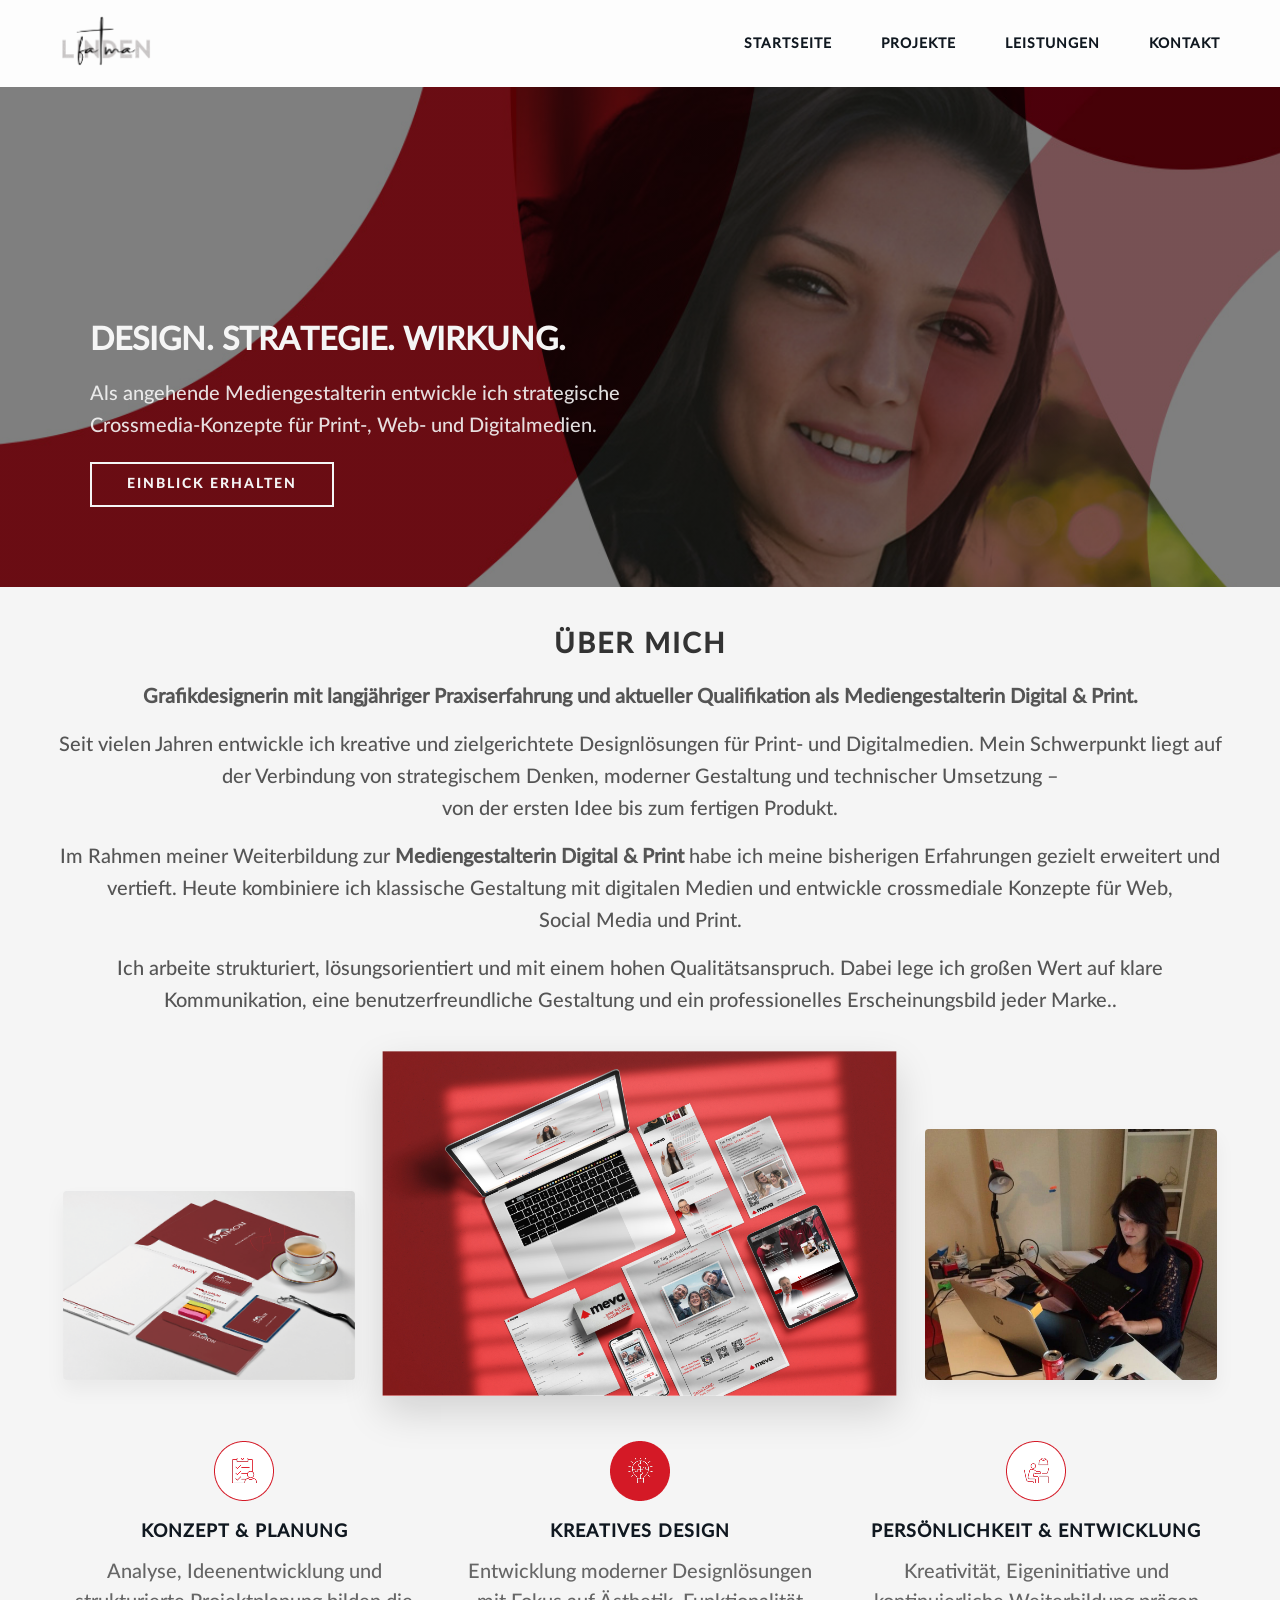
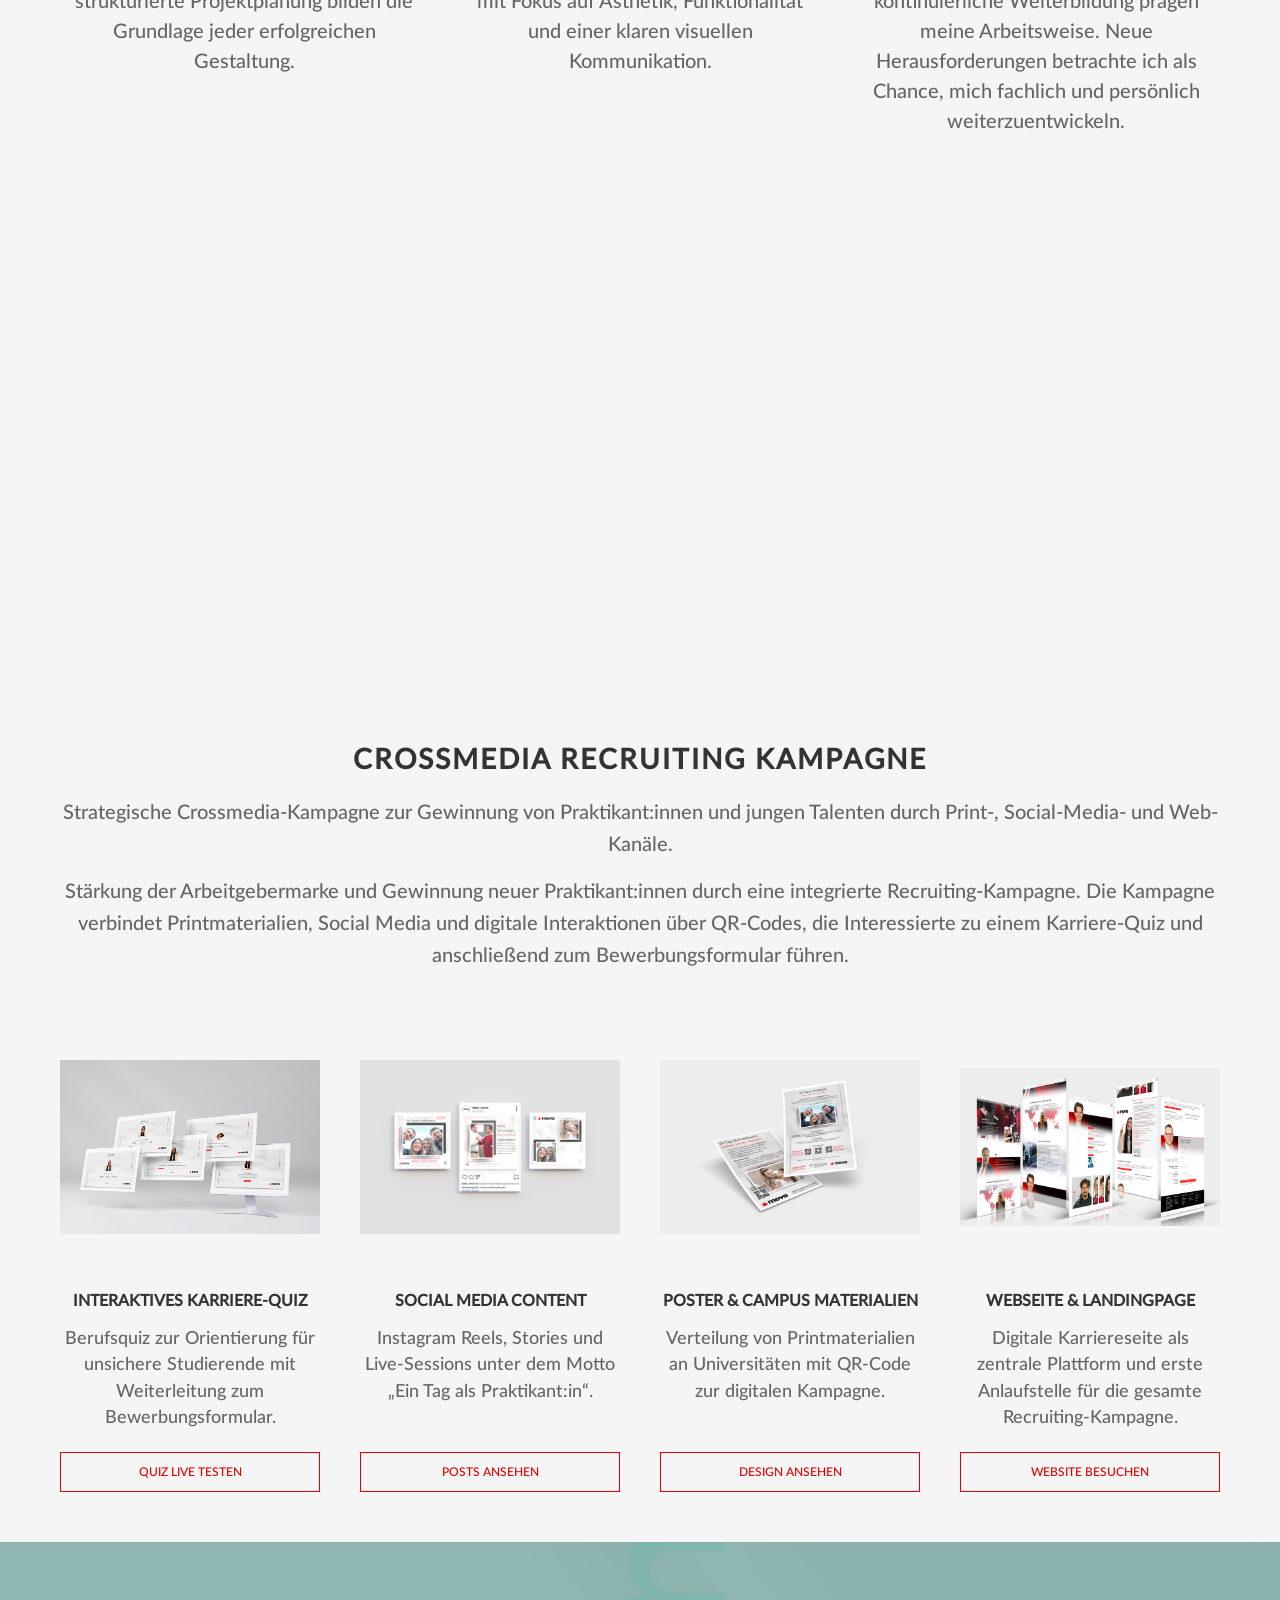
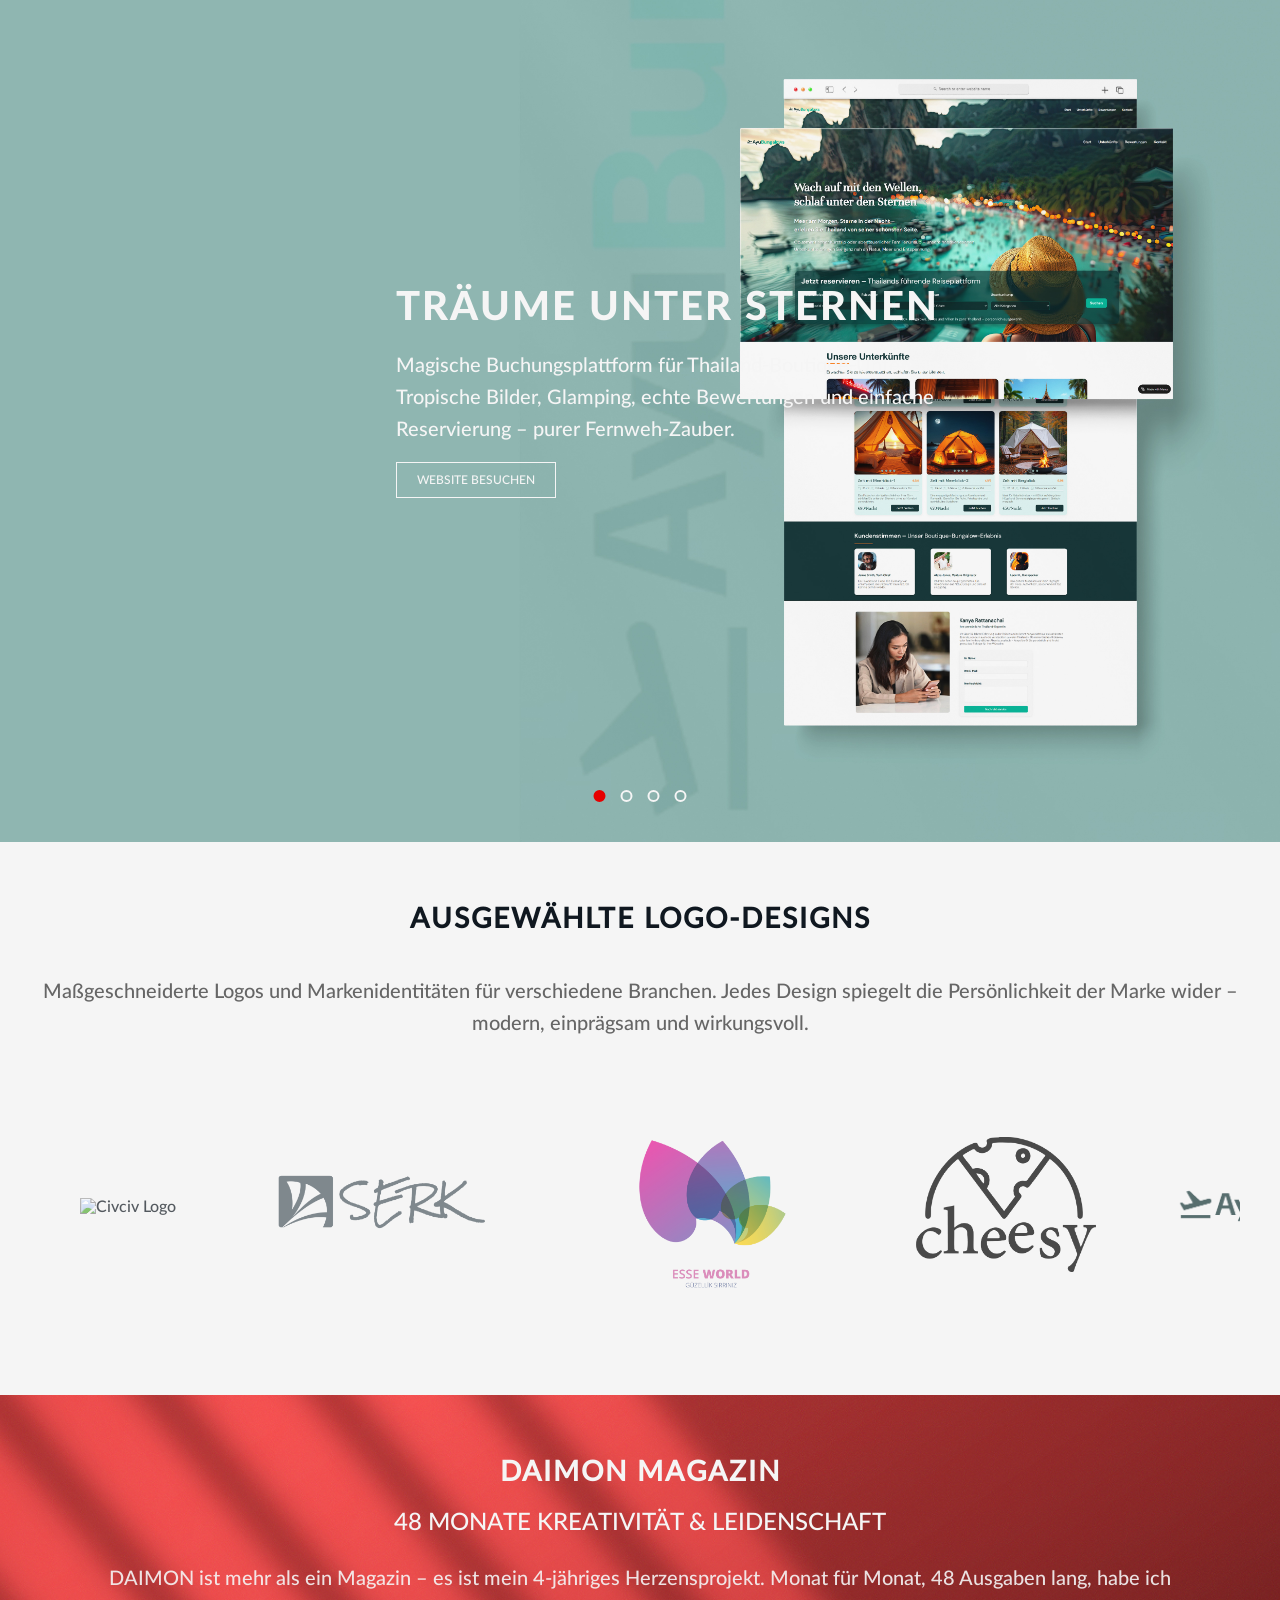
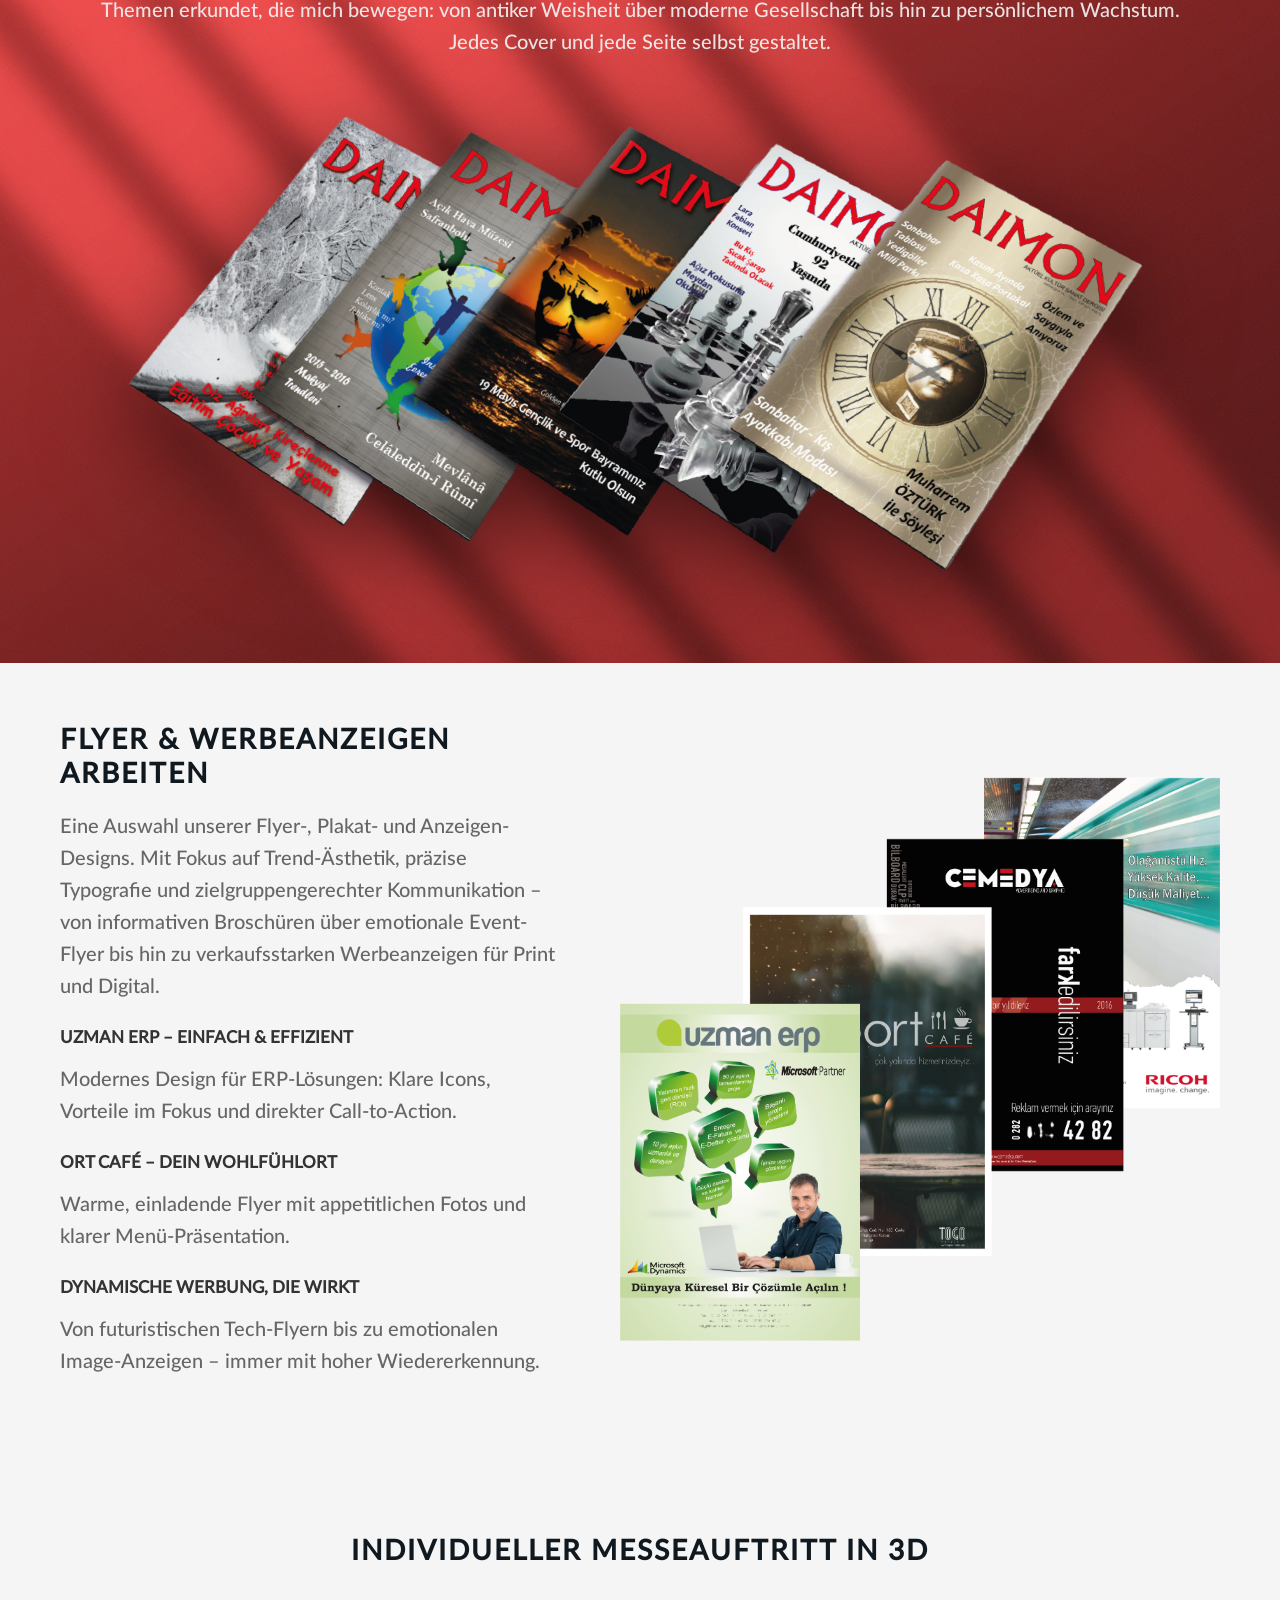
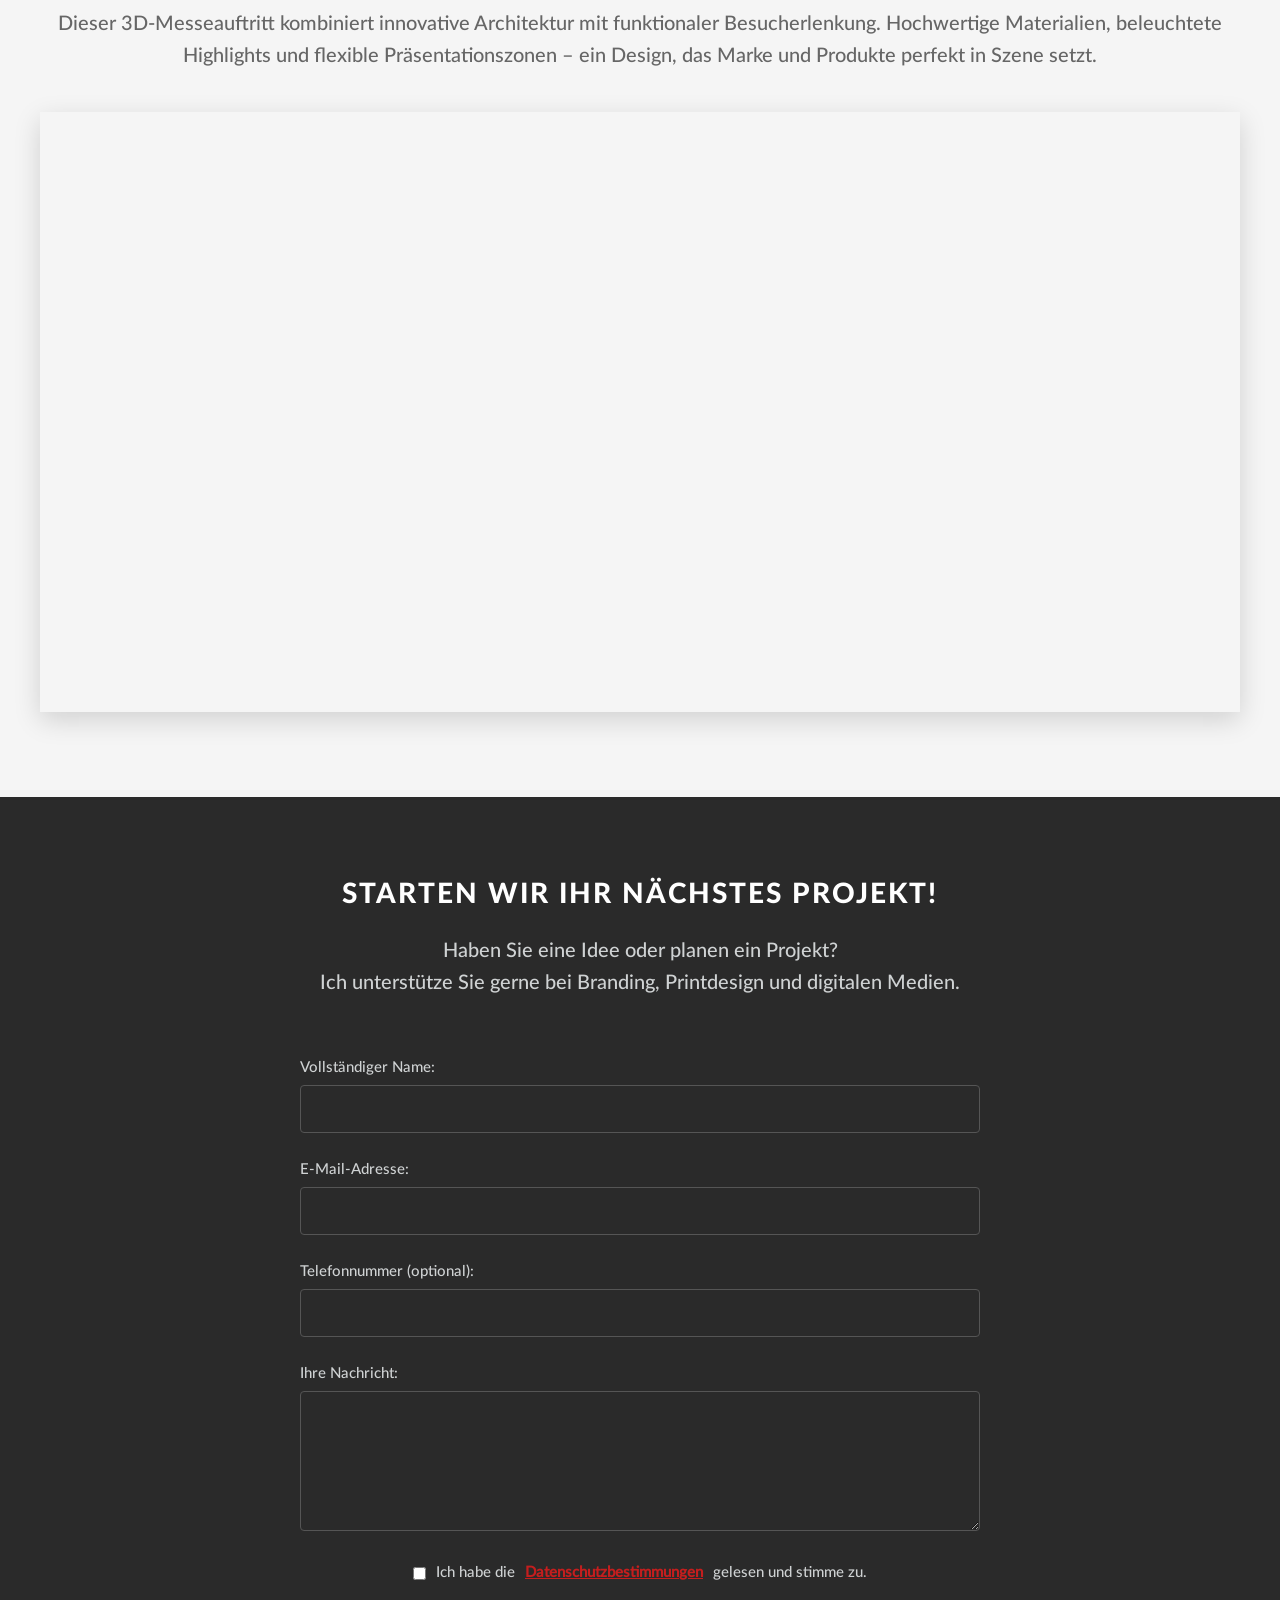
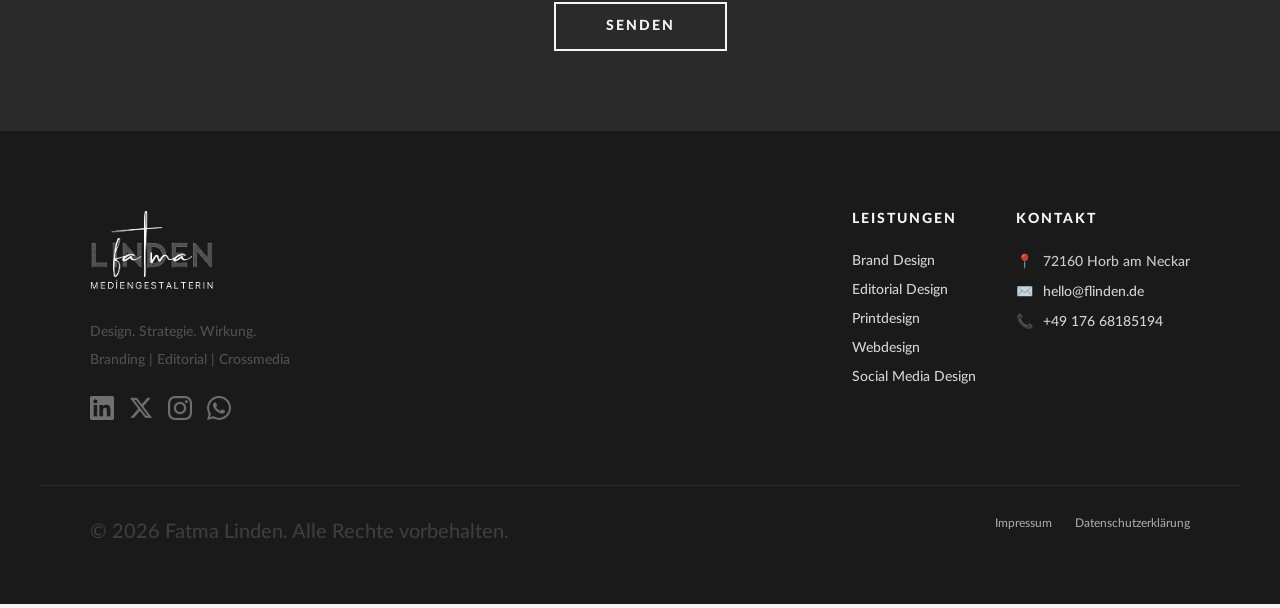
==== index.html @ b464f68d "Update print statement from 'Hello' to 'Goodbye'" ====
<!DOCTYPE html>
<html lang="de">
    <head>
        <meta charset="UTF-8">
        <title>Fatma Linden | Grafikdesignerin &amp; Mediengestalterin</title>
        <link rel="icon" href="icons/favicon-linden.png">
        <link rel="stylesheet" href="style.css">
        <meta name="viewport" content="width=device-width, initial-scale=1.0">
        <!-- Microsoft Clarity -->
        <script type="text/javascript">
        (function(c,l,a,r,i,t,y){
            c[a]=c[a]||function(){(c[a].q=c[a].q||[]).push(arguments)};
            t=l.createElement(r);t.async=1;t.src="https://www.clarity.ms/tag/"+i;
            y=l.getElementsByTagName(r)[0];y.parentNode.insertBefore(t,y);
        })(window, document, "clarity", "script", "wax6p4as8m");
    </script>
<!-- google analitik -->
        <script async src="https://www.googletagmanager.com/gtag/js?id=G-PLT62SYX2X"></script>
<script>
  window.dataLayer = window.dataLayer || [];
  function gtag(){dataLayer.push(arguments);}
  gtag('js', new Date());

  gtag('config', 'G-PLT62SYX2X');
</script>
        
    </head>
    <body>
        <header class="header">
            <div class="container-nav">
               
                <div class="logo">
                    <img src="images/logo-linden.png" alt="Logo">
                </div>
                <input type="checkbox" id="nav-check">
                <label for="nav-check" class="nav-toggler">
                <span></span>
                </label>
                <nav class="nav" id="nav">
                    <ul>
                        <li><a href="#startseite">STARTSEITE</a></li>
                        
                        <li><a href="#projekte">PROJEKTE</a></li>
                        <li><a href="#leistungen">LEISTUNGEN</a></li>
                        <li><a href="#kontakt">KONTAKT</a></li>
                    </ul>
                </nav>
            </div>
        </header>
        <main>
        <section class="hero" id="startseite">
            <div class="hero-content">
            <h1>DESIGN. STRATEGIE. WIRKUNG.</h1>
            <p>Als angehende Mediengestalterin entwickle ich strategische Crossmedia-Konzepte für Print-, Web- und Digitalmedien.</p>
            <a href="#logo" class="hero-btn">EINBLICK ERHALTEN</a>
            </div>
        <!-- Arka plandaki resim ve kırmızı kavisli tasarım CSS ile verilecek -->
    </section>
        <section  class="container section2" id="sec2" >
           <div class="intro-text">
              <h2>Über Mich</h2>
              
               <p><b>Grafikdesignerin mit langjähriger Praxiserfahrung und aktueller Qualifikation als Mediengestalterin Digital & Print.</b> </p>
               <p>Seit vielen Jahren entwickle ich kreative und zielgerichtete Designlösungen für Print- und Digitalmedien. Mein Schwerpunkt 
               liegt auf der Verbindung von strategischem Denken, moderner Gestaltung und technischer Umsetzung – <br>von der ersten Idee bis zum fertigen Produkt.</p>
               <p>Im Rahmen meiner Weiterbildung zur <b>Mediengestalterin Digital & Print</b> habe ich meine bisherigen Erfahrungen gezielt erweitert und vertieft. 
                Heute kombiniere ich klassische Gestaltung mit digitalen Medien und entwickle crossmediale Konzepte für Web,<br> Social Media und Print.</p>
               <p>Ich arbeite strukturiert, lösungsorientiert und mit einem hohen Qualitätsanspruch. Dabei lege ich großen Wert auf klare Kommunikation, 
                   eine benutzerfreundliche Gestaltung und ein professionelles Erscheinungsbild jeder Marke..</p>
           </div>
           <div class="intro-img">
               <img src="images/daimondset.png" alt="Daimon">
               <img src="images/Meva-kampagne-mockup.jpg" alt="Meva">
               <img src="images/B%C3%BCro.jpg" alt="Profil Bild">
           </div>
           <div class="intro-grid">
               <div class="intro-item">
                   <img src="icons/icon1.png" alt="Icon 1">
                   <h3>KONZEPT &amp; PLANUNG</h3>
                   <p>Analyse, Ideenentwicklung und strukturierte Projektplanung bilden die Grundlage jeder erfolgreichen Gestaltung.</p>
               </div>
               <div class="intro-item">
                   <img src="icons/icon2.png" alt="Icon 2">
                   <h3>KREATIVES DESIGN</h3>
                   <p>Entwicklung moderner Designlösungen mit Fokus auf Ästhetik, Funktionalität und einer klaren visuellen Kommunikation.</p>
               </div>
               <div class="intro-item">
                   <img src="icons/icon3.png" alt="Icon 3">
                   <h3>PERSÖNLICHKEIT &amp; ENTWICKLUNG</h3>
                   <p>Kreativität, Eigeninitiative und kontinuierliche Weiterbildung prägen meine Arbeitsweise. 
                       Neue Herausforderungen betrachte ich als Chance, mich fachlich und persönlich weiterzuentwickeln.</p>
               </div>
           </div>
        </section>
        <section class="section3-container" id="projekte">
            <div class="section3">
                <h1>CROSSMEDIA DESIGN MIT STRATEGIE UND WIRKUNG</h1>
                <a href="#kontakt" class="hero-btn">PROJEKT STARTEN</a>
            </div>
        </section>
            <!--
        <section class="container section4" id="sec4">
            <div class="cross-text">
                <h2>CROSSMEDIA RECRUITING KAMPAGNE</h2>
                
                <p>Strategische Crossmedia-Kampagne zur Gewinnung von Praktikant:innen und jungen Talenten durch Print-,<br> Social-Media- und Web-Kanäle.</p>
                <p>Stärkung der Arbeitgebermarke und Gewinnung neuer Praktikant:innen durch eine integrierte Recruiting-Kampagne. Die Kampagne verbindet Printmaterialien, Social Media und digitale Interaktionen über QR-Codes, die Interessierte zu einem Karriere-Quiz und anschließend zum Bewerbungsformular führen.</p>
            </div>
            <div class="cross-container">
                <div class="cross-item">
                    <img src="images/meva-quiz.jpg" alt="">
                    <h4>INTERAKTIVES KARRIERE-QUIZ</h4>
                    <p>Berufsquiz zur Orientierung für unsichere Studierende mit Weiterleitung zum Bewerbungsformular.</p>
                    <a href="https://mevaberufsquiz.ct.ws/?i=1" class="cross-btn">QUIZ LIVE TESTEN</a>
                </div>
                <div class="cross-item">
                    <img src="images/meva-sosiale-media.jpg" alt="">
                    <h4>SOCIAL MEDIA CONTENT</h4>
                    <p>Instagram Reels, Stories und Live-Sessions unter dem Motto „Ein Tag als Praktikant:in“.</p>
                    <a href="images/meva-sosiale-media.jpg" class="cross-btn">POSTS ANSEHEN</a>
                </div>
                <div class="cross-item">
                    <img src="images/flayer-meva.jpg" alt="">
                    <h4>POSTER &amp; CAMPUS MATERIALIEN</h4>
                    <p>Verteilung von Printmaterialien an Universitäten mit QR-Code zur digitalen Kampagne.</p>
                    <a href="images/flayer-meva.jpg" class="cross-btn">DESIGN ANSEHEN</a>
                </div>
                <div class="cross-item">
                    <img src="images/meva-web-mockup.jpg" alt="">
                    <h4>WEBSEITE &amp; LANDINGPAGE</h4>
                    <p>Digitale Karriereseite als zentrale Plattform und erste Anlaufstelle für die gesamte Recruiting-Kampagne.</p>
                    <a href="https://www.figma.com/proto/xWHJwk8iYEd4xaFm70h8of/UI-Kit?node-id=4051-300&t=ZDDK7Ko39lvkPDb8-0&scaling=min-zoom&content-scaling=fixed&page-id=4009%3A2&starting-point-node-id=4022%3A66" class="cross-btn">WEBSITE BESUCHEN</a>
                </div>
                
            </div>
        </section>       --->
            <section class="container section4" id="sec4">
    <div class="cross-text">
        <h2>CROSSMEDIA RECRUITING KAMPAGNE</h2>

        <p>
            Strategische Crossmedia-Kampagne zur Gewinnung von Praktikant:innen
            und jungen Talenten durch Print-, Social-Media- und Web-Kanäle.
        </p>

        <p>
            Stärkung der Arbeitgebermarke und Gewinnung neuer Praktikant:innen
            durch eine integrierte Recruiting-Kampagne. Die Kampagne verbindet
            Printmaterialien, Social Media und digitale Interaktionen über
            QR-Codes, die Interessierte zu einem Karriere-Quiz und anschließend
            zum Bewerbungsformular führen.
        </p>
    </div>

    <div class="cross-container">

        <div class="cross-item">
            <img src="images/meva-quiz.jpg" alt="Karriere Quiz">

            <h4>INTERAKTIVES KARRIERE-QUIZ</h4>

            <p>
                Berufsquiz zur Orientierung für unsichere Studierende mit
                Weiterleitung zum Bewerbungsformular.
            </p>

            <a href="https://lindenfatma.github.io/meva-berufsquiz/"
               target="_blank"
               class="cross-btn">
                QUIZ LIVE TESTEN
            </a>
        </div>

        <div class="cross-item">
            <img src="images/meva-sosiale-media.jpg" alt="Social Media">

            <h4>SOCIAL MEDIA CONTENT</h4>

            <p>
                Instagram Reels, Stories und Live-Sessions unter dem Motto
                „Ein Tag als Praktikant:in“.
            </p>

            <a href="#"
               class="cross-btn preview"
               data-img="images/meva-sosiale-media.jpg">
                POSTS ANSEHEN
            </a>
        </div>

        <div class="cross-item">
            <img src="images/flayer-meva.jpg" alt="Flyer">

            <h4>POSTER &amp; CAMPUS MATERIALIEN</h4>

            <p>
                Verteilung von Printmaterialien an Universitäten mit QR-Code
                zur digitalen Kampagne.
            </p>

            <a href="#"
               class="cross-btn preview"
               data-img="images/flayer-meva.jpg">
                DESIGN ANSEHEN
            </a>
        </div>

        <div class="cross-item">
            <img src="images/meva-web-mockup.jpg" alt="Website">

            <h4>WEBSEITE &amp; LANDINGPAGE</h4>

            <p>
                Digitale Karriereseite als zentrale Plattform und erste
                Anlaufstelle für die gesamte Recruiting-Kampagne.
            </p>

            <a href="https://www.figma.com/proto/xWHJwk8iYEd4xaFm70h8of/UI-Kit?node-id=4051-300&t=ZDDK7Ko39lvkPDb8-0&scaling=min-zoom&content-scaling=fixed&page-id=4009%3A2&starting-point-node-id=4022%3A66"
               target="_blank"
               class="cross-btn">
                WEBSITE BESUCHEN
            </a>
        </div>

    </div>
</section>

<!-- Lightbox -->
<div id="lightbox" class="lightbox">
    <span class="close">&times;</span>
    <img id="lightbox-img" src="" alt="">
</div>
            
       <section class="section5-slider" id="leistungen">

    <!-- SLIDE 1 -->
        <div class="main-slide active" style="background-image: url('images/web1.jpg');">
            <div class="slide-overlay">
                <div class="container">
                    <div class="slide-text-content">
                <h1>Träume unter Sternen</h1>
                <p>Magische Buchungsplattform für Thailand-Boutique-Unterkünfte: Tropische Bilder, Glamping, echte Bewertungen und einfache Reservierung – purer Fernweh-Zauber.</p>
                <a href="https://kgpykier.manus.space/" class="web-btn">WEBSITE BESUCHEN</a>
            </div>
            </div>
        </div>
    </div>

    <!-- SLIDE 2 -->
    <div class="main-slide" style="background-image: url('images/web (2).jpg');">
        <div class="slide-overlay">
            <div class="container">
                <div class="slide-text-content">
                <h1>Nachhaltigkeit, die zählt</h1>
                <p>Für PR &amp; PF Königstamm: Klare Website mit Blauer Tonne, Recycling-Prozess und schematischer Darstellung – vertrauensvoll, transparent und umweltbewusst.</p>
                <a href="https://www.figma.com/proto/XgYFekP87PffzZh91k7rJZ/Linden-Fatma-Pr%C3%BCfungssimulation-Praxis-Digital?node-id=22-13" class="web-btn">WEBSITE BESUCHEN</a>
            </div>
            </div>
        </div>
    </div>

    <!-- SLIDE 3 -->
    <div class="main-slide" style="background-image: url('images/web (3).jpg');">
        <div class="slide-overlay">
            <div class="container">
                <div class="slide-text-content">
                <h1>Westeros wird lebendig</h1>
                <p>Immersive Fan-Plattform: Epische Charaktere, Schlachten, Karten und Legenden in dunkler, atmosphärischer Optik – <br>für echte GoT-Fans gemacht.</p>
                <a href="https://www.figma.com/proto/6J6a6y8Qro3HNjLz2PkG2l/LEK_fatma_Linden?node-id=212-726&starting-point-node-id=212%3A726" class="web-btn">WEBSITE BESUCHEN</a>
            </div>
            </div>
        </div>
    </div>

    <!-- SLIDE 4 -->
    <div class="main-slide" style="background-image: url('images/web (4).jpg');">
        <div class="slide-overlay">
            <div class="container">
                <div class="slide-text-content">
                <h1>Käse, der die Sinne weckt</h1>
                <p>Sinnlicher Online-Shop für handgemachte Spezialitäten: Bergkräuter bis Feta, appetitliche Bilder, mehrsprachig und Instagram-verbunden – pure Käseliebe.</p>
                <a href="https://www.figma.com/proto/Ih1u6VpIXV5yZCqCPJezCW/Deskop1440?node-id=5312-46&t=9O6f9y59i1MitmS0-0&scaling=min-zoom&content-scaling=fixed&page-id=0%3A1" class="web-btn">WEBSITE BESUCHEN</a>
            </div>
            </div>
        </div>
    </div>

    <!-- DOTS -->
    <div class="slider-nav-dots">
        <span class="s-dot active"></span>
        <span class="s-dot"></span>
        <span class="s-dot"></span>
        <span class="s-dot"></span>
    </div>

</section>       
       <section class="section6-logos container" id="logo">

            <div class="">

        <div class="section-header">
            <h2>Ausgewählte Logo-Designs</h2>
            
            <p>Maßgeschneiderte Logos und Markenidentitäten für verschiedene Branchen. Jedes Design spiegelt die Persönlichkeit der Marke wider – modern, einprägsam und wirkungsvoll.</p>
        </div>
        </div>
        <div class="logo-slider">
        <div class="logo-track">

    <!-- 8 logo -->
        <!-- 8 logo -->
<div class="logo-item"><img src="images/civciv.png" alt="Civciv Logo"></div>

<div class="logo-item"><img src="images/Serk.png" alt="Serk Logo"></div>
<div class="logo-item"><img src="images/esse.png" alt="Esse Logo"></div>
<div class="logo-item"><img src="images/cheesy.png" alt="Cheesy Logo"></div>
<div class="logo-item"><img src="images/AyuLogo1.png" alt="Ayu Logo"></div>
<div class="logo-item"><img src="images/Lern.png" alt="Lern Logo"></div>
<div class="logo-item"><img src="images/Uzma.erp.png" alt="Uzma ERP Logo"></div>

<!-- tekrar -->
<div class="logo-item"><img src="images/civciv.png" alt="Civciv Logo"></div>

<div class="logo-item"><img src="images/Serk.png" alt="Serk Logo"></div>
<div class="logo-item"><img src="images/esse.png" alt="Esse Logo"></div>
<div class="logo-item"><img src="images/cheesy.png" alt="Cheesy Logo"></div>
<div class="logo-item"><img src="images/AyuLogo1.png" alt="Ayu Logo"></div>
<div class="logo-item"><img src="images/Lern.png" alt="Lern Logo"></div>
<div class="logo-item"><img src="images/Uzma.erp.png" alt="Uzma ERP Logo"></div>
        </div>
        </div>

        </section>
       <section class="section7-daimon" id="sec7">
       <div class="container">
        <!-- Metin İçeriği -->
        <div class="daimon-content">
            <h2>DAIMON Magazin</h2> 
            <h3>48 Monate Kreativität &amp; Leidenschaft</h3>
            
            <p>DAIMON ist mehr als ein Magazin – es ist mein 4-jähriges Herzensprojekt. Monat für Monat, 48 Ausgaben lang, habe ich Themen erkundet, die mich bewegen: von antiker Weisheit über moderne Gesellschaft bis hin zu persönlichem Wachstum. Jedes Cover und jede Seite selbst gestaltet.</p>
        </div>

        <!-- Dergi PNG Kapsayıcısı -->
        <div class="daimon-image-box">
            <img src="images/daimondDergi.png" alt="Daimon Magazin Collection" class="daimon-png">
        </div>
    </div>
</section>
       <section class="section8 container" id="brand">
         <div>
             <div class="flyer-text">
                 <h2>Flyer &amp; Werbeanzeigen Arbeiten</h2>
                 <p>Eine Auswahl unserer Flyer-, Plakat- und Anzeigen-Designs. Mit Fokus auf Trend-Ästhetik, präzise Typografie und zielgruppengerechter Kommunikation – von informativen Broschüren über emotionale Event-Flyer bis hin zu verkaufsstarken Werbeanzeigen für Print und Digital.</p>
                 <h3>Uzman ERP – Einfach &amp; Effizient</h3>
                 <p>Modernes Design für ERP-Lösungen: Klare Icons, Vorteile im Fokus und direkter Call-to-Action.</p>
                 <h3>Ort Café – Dein Wohlfühlort</h3>
                 <p>Warme, einladende Flyer mit appetitlichen Fotos und klarer Menü-Präsentation.</p>
                 <h3>Dynamische Werbung, die wirkt</h3>
                 <p>Von futuristischen Tech-Flyern bis zu emotionalen Image-Anzeigen – immer mit hoher Wiedererkennung.</p>
             </div>
             <img src="images/dergiSet.png" alt="Flyer">
         </div>
          
      </section>
       <section class="section9 container">
        <div>
            <h2>Individueller Messeauftritt in 3D</h2>
            <p>
            Dieser 3D-Messeauftritt kombiniert innovative Architektur mit funktionaler Besucherlenkung. 
            Hochwertige Materialien, beleuchtete Highlights und flexible Präsentationszonen – 
            ein Design, das Marke und Produkte perfekt in Szene setzt.
            </p>
            <iframe 
            id="model-3d-view-iframe"
            src="https://app.sketchup.com/viewer/3dw?WarehouseModelId=a2d24ce1-d76d-4f47-94e2-f03808107101" 
            width="100%" 
            height="600" 
            title="3D-Messeauftritt Modell" 
            allowfullscreen
            style="border: 0;">
            </iframe>
        </div>
</section>      
      <section id="kontakt" class="section10">
    <div class="container">
        <div class="contact-form-wrapper">
            <h2>Starten wir Ihr nächstes Projekt!</h2>
            <p class="form-subtitle">
                Haben Sie eine Idee oder planen ein Projekt?<br>
                Ich unterstütze Sie gerne bei Branding, Printdesign und digitalen Medien.
            </p>

            
            <form id="contact-form" class="contact-form" action="https://formsubmit.co/hello@flinden.de" method="POST">

               
                <input type="hidden" name="_subject" value="Neue Projektanfrage - flinden.de">
               
                <input type="hidden" name="_captcha" value="false">
                <input type="hidden" name="_url" value="https://flinden.de">
                

                <div class="form-group">
                    <label for="name">Vollständiger Name:</label>
                    <input type="text" id="name" name="name" required>
                </div>

                <div class="form-group">
                    <label for="email">E-Mail-Adresse:</label>
                    <input type="email" id="email" name="email" required>
                </div>

                <div class="form-group">
                    <label for="phone">Telefonnummer (optional):</label>
                    <input type="tel" id="phone" name="phone">
                </div>

                <div class="form-group">
                    <label for="message">Ihre Nachricht:</label>
                    <textarea id="message" name="message" rows="6" required></textarea>
                </div>

                <div class="form-footer">
                    
                    
                    <label class="checkbox-label">
                    <input type="checkbox" name="datenschutz" required>
                        Ich habe die 
                        <a href="datenschutz.html" target="_blank" style="text-decoration: underline; font-weight: bold;">
                        Datenschutzbestimmungen
                        </a> 
                        gelesen und stimme zu.
                    </label>

                    <button type="submit" class="hero-btn">SENDEN</button>
                    
                </div>
            </form>

            
            <div id="success-message" class="success-message" style="display:none; text-align: center; margin-top: 20px;">
                <h3>Ihre Nachricht wurde erfolgreich gesendet!</h3>
                <p>Vielen Dank. Wir melden uns so schnell wie möglich bei Ihnen zurück.</p>
            </div>
        </div>
    </div>
</section>
       
        </main>
        <footer class="main-footer">
    <div class="footer-container">
        <!-- Sol Blok: Logo ve Sosyal Medya -->
        <div class="footer-brand">
            <div class="footer-logo">
                <img src="images/logo2.png" alt="Fatma Linden Logo">
            </div>
            <div class="footer-tagline">
                <p>Design. Strategie. Wirkung.</p>
                <p>Branding | Editorial | Crossmedia</p>
            </div>
            <div class="footer-socials">
                <a href="https://www.linkedin.com/in/fatma-linden-24768910b/"><img src="icons/linkedin.png" alt="LinkedIn"></a>
                <a href="https://x.com/fatmaLindenn"><img src="icons/x.png" alt="X"></a>
                <a href="https://www.instagram.com/fatma_linden"><img src="icons/ins.png" alt="Instagram"></a>
                <a href="https://wa.me/4917668185194" target="_blank">
                <img src="icons/whatsapp.png" alt="WhatsApp">
</a>
                
            </div>
        </div>

        
        <div class="footer-links">
            <h3>LEISTUNGEN</h3>
            <ul>
                <li><a href="#sec2">Brand Design</a></li>
                <li><a href="#sec7">Editorial Design</a></li>
                <li><a href="#brand">Printdesign</a></li>
                <li><a href="#leistungen">Webdesign</a></li>
                <li><a href="#sec4">Social Media Design</a></li>
            </ul>
        </div>

        <!-- Sağ Blok: İletişim -->
        <div class="footer-contact">
            <h3>KONTAKT</h3>
            <ul>
                <li><span>📍</span> 72160 Horb am Neckar</li>
                <li><span>✉️</span> <a href="mailto:hello@flinden.de">hello@flinden.de</a></li>
                <li><span>📞</span> <a href="tel:+4917668185194">+49 176 68185194</a></li>
            </ul>
        </div>
    </div>

   
    <div class="footer-bottom">
        <p>&copy; 2026 Fatma Linden. Alle Rechte vorbehalten.</p>
        <div class="legal-links">
            <a href="impressum.html">Impressum</a>
            <a href="datenschutz.html">Datenschutzerklärung</a>
        </div>
    </div>
</footer>
    <script src="script.js"></script>
    </body>
</html>
---- style.css ----
/* =====================
   1. FONTLAR
===================== */
@font-face{
    font-family: "Heavy";
    src: url("fonts/Lato-Heavy.woff2") format("woff2");
}
@font-face{
    font-family: "Medium";
    src: url("fonts/Lato-Medium.woff2") format("woff2");
}
@font-face{
    font-family: "Thin";
    src: url("fonts/Lato-Thin.woff2") format("woff2");
}

/* =====================
   2. RESET & BASE
===================== */
* {
    margin: 0;
    padding: 0;
    box-sizing: border-box;
}
body {
    font-family: "Medium", sans-serif;
    background: #f5f5f5;
    color: #101820;
}

/* =====================
   3. GLOBAL SPACING SYSTEM
===================== */
:root {
    --space-xs: 8px;
    --space-sm: 16px;
    --space-md: 24px;
    --space-lg: 40px;
    --space-xl: 60px;
}

/* =====================
   4. TYPOGRAPHY
===================== */
h1 {
    font-size: clamp(2rem, 5vw, 3.5rem);
    line-height: 1.1;
    margin-bottom: var(--space-md);
}
h2 {
    font-size: 28px;
    margin-bottom: var(--space-md);
}
h3 {
    font-size: 17px;
    margin-bottom: var(--space-sm);
}
p {
    font-size: 1.25rem;
    line-height: 1.6;
    margin-bottom: var(--space-sm);
    color: #555;
}
h1, h2, h3, h4 {
    text-transform: uppercase;
}
/* =====================
   5. CONTAINER & HEADER
===================== */
.container {
    max-width: 1200px;
    margin: 0 auto;
    padding: 0 var(--space-sm);
}

/* Header & Container */
.header {
    position: sticky;
    top: 0;
    z-index: 1000;
    background: rgba(255,255,255,0.8);
    padding: var(--space-sm) 0;
}
.container-nav {
    max-width: 1200px;
    margin: 0 auto;
    display: flex;
    justify-content: space-between;
    align-items: center;
    padding: 0 20px;
}

/* Logo */
.logo img {
    height: 50px;
    width: auto;
}

/* Masaüstü Navigasyon */
.nav ul {
    display: flex;
    list-style: none;
    gap: var(--space-md);
}
.nav ul li {
    margin-left: 25px;
}
.nav ul li a {
    text-decoration: none;
    color: #101820;
    font-size: 14px;
    font-weight: 600;
    letter-spacing: 1px;
    transition: 0.3s;
}
.nav ul li a:hover {
    color: #c41e1e;
}

/* Mobil Menü Kontrolleri */
#nav-check {
    display: none;
}
.nav-toggler {
    display: none;
    cursor: pointer;
}

/* =====================
   6. HERO
===================== */
.hero{
    
    position: relative;
    width: 100%;
    min-height: 500px;
    background-color: #f5f5f5;
    display: flex;
    align-items: flex-end;
    padding-bottom: 80px;
    overflow: hidden;
}
.hero::after {
    content: "";
    position: absolute;
    right: 0;
    top: 0;
    width: 100%;
    height: 100%;
    background-image: linear-gradient(rgba(0, 0, 0, 0.5), rgba(0, 0, 0, 0.5)), url(images/hintenground-header.jpg);
    background-size: cover;
    background-position: center;
    z-index: 1;
}
.hero-content {
    position: relative;
    z-index: 3;
    max-width: 1200px;
    margin: 0 auto;
    padding: 0 50px;
    width: 100%;
}
.hero-content h1 {
    font-family: "Medium", sans-serif;
    font-size: 2rem;
    color: #f5f5f5;
    line-height: 1.1;
    margin-bottom: 20px;
    max-width: 600px;
}
.hero-content p {
    font-family: "Medium", sans-serif;
    color: #f5f5f5;
    opacity: 0.9;
    font-size: 1.25rem;
    max-width: 600px;
    margin-bottom: 20px;
    line-height: 1.6;
}
.hero-btn {
    display: inline-block;
    padding: 12px 35px;
    border: 2px solid #f5f5f5;
    color: #f5f5f5;
    text-decoration: none;
    font-family: "Heavy", sans-serif;
    font-size: 14px;
    letter-spacing: 2px;
    transition: all 0.3s ease;
}
.hero-btn:hover {
    background-color: #f5f5f5;
    color: #101820;
}

/* =====================
   7. DİĞER ANA STİLLER
===================== */
section {
    padding: var(--space-xxl) 0;
}

.intro-text {
    text-align: center;
    max-width: 1200px;
    margin: 0 auto 50px;
    color: #333;
    
    
}

.intro-text h2 {
    text-transform: uppercase;
    font-size: 1.75rem;
    letter-spacing: 2px;
    margin-bottom: 20px;
    margin-top: 40px;
    
}

.intro-img {
    display: flex;
    align-items: flex-end;
    justify-content: center;
    gap: 51px;
    margin-bottom: 21px;
}
.intro-img img:nth-child(1),
.intro-img img:nth-child(3) {
    width: 25%;
    height: auto;
    object-fit: cover;
    border-radius: 4px;
    box-shadow: 0 10px 20px rgba(0,0,0,0.05);
}
.intro-img img:nth-child(2) {
    width: 40%;
    height: auto;
    z-index: 2;
    box-shadow: 0 15px 35px rgba(0,0,0,0.15);
    transform: scale(1.1);
}
.intro-grid {
    display: flex;
    justify-content: flex-start;
    gap: 20px;
    margin-top: 0 auto;
}
.intro-item {
    flex: 1;
    padding: 40px 10px;
    display: flex;
    flex-direction: column;
    justify-content: flex-start;
    align-items: center;
    text-align: center;
}
.intro-item img {
    height: 60px;
    width: auto;
    margin-bottom: 20px;
}
.intro-item h3 {
    font-size: 1.1rem;
    letter-spacing: 1px;
    margin-bottom: 15px;
    color: #101820;
}
.intro-item p {
    font-size: 1.25rem;
    color: #666;
    line-height: 1.5;
}

/* Section 3 */
.section3-container {
    display: flex;
    align-items: flex-end;
    width: 100%;
    min-height: 500px;
    background-image: linear-gradient(rgba(0, 0, 0, 0.5), rgba(0, 0, 0, 0.7)), url('images/section3bild.jpg');
    background-attachment: fixed;
    background-size: cover;
    background-position: center;
    justify-content: center;
}
.section3 {
    max-width: 1200px;
    width: 100%;
    padding: 80px 20px;
    text-align: center;
    color: #f5f5f5;
}
.section3 h1 {
    font-size: 2.5rem;
    font-family: "Heavy", sans-serif;
    letter-spacing: 2px;
    margin-bottom: 30px;
    text-transform: uppercase;
}
.section3 .hero-btn {
    border: 2px solid #f5f5f5;
    color: #f5f5f5;
    background: transparent;
}
.section3 .hero-btn:hover {
    background-color: #f5f5f5;
    color: #000000;
}

/* sec4 - Cross Section 
#sec4 {
    padding: 50px 20px;
    text-align: center;
}
.cross-text {
    max-width: 1200px;
    margin: 0 auto;
}
.cross-text h2 {
    text-transform: uppercase;
    font-size: 28px;
    letter-spacing: 2px;
    margin-bottom: 20px;
    color: #333;
}
.cross-text p {
    font-size: 1.25rem;
    line-height: 1.6;
    color: #666;
    margin-bottom: 15px;
}
.cross-container {
    display: grid;
    grid-template-columns: 1fr 1fr 1fr 1fr;
    align-items: stretch;
    gap: 40px;
    width: 100%;
}
.cross-item {
    display: flex;
    flex-direction: column;
    text-align: center;
    height: 100%;
}
.cross-item img {
    width: 100%;
    height: 250px;
    object-fit: contain;
    margin-bottom: 20px 0;
}
.cross-item h4 {
    font-size: 16px;
    margin-bottom: 15px;
    color: #333;
}
.cross-item p {
    flex-grow: 1;
    margin-bottom: 20px;
    color: #666;
    font-size: 1.25rem;
    
    
}
.cross-btn {
    display: inline-block;
    padding: 10px 20px;
    color: #e60000;
    text-decoration: none;
    border: 1px solid #e60000;
    font-size: 12px;
    transition: 0.3s ease;
}
.cross-btn:hover {
    background-color: #e60000;
    color: #f5f5f5;
}
*/

/* sec4 - neu */
#sec4 {
    padding: 50px 20px;
    text-align: center;
}

.cross-text {
    max-width: 1200px;
    margin: 0 auto 50px;
}

.cross-text h2 {
    text-transform: uppercase;
    font-size: 28px;
    letter-spacing: 2px;
    margin-bottom: 20px;
    color: #333;
}

.cross-text p {
    font-size: 1.25rem;
    line-height: 1.6;
    color: #666;
    margin-bottom: 15px;
}

.cross-container {
    display: grid;
    grid-template-columns: repeat(4, 1fr);
    gap: 40px;
    width: 100%;
}

.cross-item {
    display: flex;
    flex-direction: column;
    height: 100%;
    text-align: center;
}

.cross-item img {
    width: 100%;
    height: 250px;
    object-fit: contain;
    margin-bottom: 20px;
}

.cross-item h4 {
    font-size: 16px;
    margin-bottom: 15px;
    color: #333;
}

.cross-item p {
    flex-grow: 1;
    margin-bottom: 20px;
    color: #666;
    font-size: 1.1rem;
    line-height: 1.5;
}

.cross-btn {
    display: inline-block;
    padding: 12px 20px;
    border: 1px solid #e60000;
    color: #e60000;
    text-decoration: none;
    font-size: 12px;
    transition: 0.3s ease;
}

.cross-btn:hover {
    background: #e60000;
    color: #fff;
}

/* Lightbox */

.lightbox {
    display: none;
    position: fixed;
    inset: 0;
    background: rgba(0,0,0,0.9);
    z-index: 9999;
    justify-content: center;
    align-items: center;
}

.lightbox img {
    max-width: 90%;
    max-height: 90%;
    object-fit: contain;
    border-radius: 10px;
}

.close {
    position: absolute;
    top: 20px;
    right: 35px;
    color: white;
    font-size: 45px;
    cursor: pointer;
}

/* Tablet */

@media (max-width: 1100px) {
    .cross-container {
        grid-template-columns: repeat(2, 1fr);
    }
}

/* Mobil */

@media (max-width: 768px) {
    .cross-container {
        grid-template-columns: 1fr;
    }

    .cross-text h2 {
        font-size: 22px;
    }

    .cross-text p {
        font-size: 1rem;
    }
}

/* sec5 - Slider */
.section5-slider {
    position: relative;
    width: 100%;
    height: 100vh;
    overflow: hidden;
}
.main-slide {
    position: absolute;
    top: 0; left: 0;
    width: 100%; height: 100%;
    background-size: cover;
    background-position: center;
    opacity: 0;
    transition: opacity 1s ease-in-out;
    z-index: 1;
}
.main-slide.active {
    opacity: 1;
    z-index: 2;
}
.slide-overlay {
    width: 1200px; height: 100%;
    display: flex;
    align-items: center;
    padding-left: 15%;
}

.slide-text-content {
    max-width: 600px;
    color: #f5f5f5;
}
.slide-text-content h1 {
    font-size: 2.5rem;
    font-family: "Heavy", sans-serif;
    text-transform: uppercase;
    letter-spacing: 2px;
    margin-bottom: 20px;
    
}
.slide-text-content p{
    color: #f5f5f5;
    font-size: 1.25rem;
}
.slider-nav-dots {
    position: absolute;
    bottom: 40px;
    left: 50%;
    transform: translateX(-50%);
    z-index: 10;
    display: flex;
    gap: 15px;
}
.s-dot {
    width: 12px; height: 12px;
    border: 2px solid #f5f5f5;
    border-radius: 50%;
    cursor: pointer;
    transition: 0.3s;
}
.s-dot.active {
    background-color: #e60000;
    border-color: #e60000;
}
.main-slide {
    transform: scale(1.05);
}
.main-slide.active {
    transform: scale(1);
}
.web-btn {
    display: inline-block;
    padding: 10px 20px;
    color: #f5f5f5;
    text-decoration: none;
    border: 1px solid #f5f5f5;
    font-size: 12px;
    transition: 0.3s ease;
}
.web-btn:hover {
    border: 1px solid #e60000;
    background-color: #e60000;
    color: #f5f5f5;
}

/* sec6 - Logos */
.section6-logos {
    padding: 60px 0;
    background: #f5f5f5;
    overflow: hidden;
}
.section6-logos .section-header {
    text-align: center;
    margin: 0 auto 40px;
    color: #101820;
}

.section6-logos .section-header h2 {
    text-transform: uppercase;
    font-size: 28px;
    letter-spacing: 2px;
    margin-bottom: 20px;
    color: #101820;
}
.section6-logos .section-header p {
    font-family: "Medium", sans-serif;
    font-size: 1.25rem;
    color: #666;
    line-height: 1.6;
    max-width: 1200px;
    margin: 40px auto;
    
    
    
}
.section6-logos .divider {
    width: 80px;
    overflow: hidden;
}

.logo-slider {
    overflow: hidden;
    width: 100%;
}
.logo-track {
    display: flex;
    flex-wrap: nowrap;
    align-items: center;
    width: max-content;
    animation: scrollLogos 25s linear infinite;
}
.logo-track img {
    width: 250px;
    margin: 0 40px;
    flex-shrink: 0;
    opacity: 0.7;
    transition: 0.3s;
}
.logo-track img:hover {
    opacity: 1;
    transform: scale(1.1);
}

.logo-slider:hover .logo-track,
.logo-track:hover {
    animation-play-state: paused;
}
.logo-item img[src*="cheesy.png"],
.logo-item img[src*="Lern.png"] {
    width: 180px;
}
@keyframes scrollLogos {
    0% { transform: translateX(0); }
    100% { transform: translateX(-50%); }
}

/* sec7 */
.section7-daimon {
    background-image: url(images/hintengroundSec7.jpg);
    background-size: cover;
    background-position: center;
    background-repeat: no-repeat;
    padding: 60px 0;
    color: #f5f5f5;
    text-align: center;
    overflow: hidden;
}
.daimon-content {
    max-width: 1200px;
    margin: 0 auto 40px;
    padding: 0 20px;
}
.daimon-content h2 {
    text-transform: uppercase;
    font-size: 28px;
    letter-spacing: 2px;
    margin-bottom: 20px;
}
.daimon-content p {
    font-size: 1.25rem;
    line-height: 1.6;
    margin-bottom: 15px;
    color: #f5f5f5;
    opacity: 0.9;
}
.daimon-content h3 {
    font-size: 1.5rem;
    margin-bottom: 25px;
    font-weight: 300;
    
}

.daimon-png {
    max-width: 90%;
    height: auto;
    filter: drop-shadow(0 30px 50px rgba(0, 0, 0, 0.6));
    transition: transform 0.4s ease;
}
.daimon-png:hover {
    transform: scale(1.03) translateY(-10px);
}

/* sec8 */
.section8 {
    padding: 60px 20px;
}
.section8 > div {
    display: flex;
    align-items: center;
    justify-content: space-between;
    gap: 60px;
    flex-wrap: wrap;
}
.flyer-text {
    flex: 1;
    min-width: 300px;
}
.flyer-text h2 {
    text-transform: uppercase;
    font-size: 28px;
    letter-spacing: 2px;
    margin-bottom: 20px;
}

.flyer-text h3 {
    
    margin-top: 25px;
    color: #333;
    font-size: 17px;
    font-weight: 600;
}
.flyer-text p {
    margin-top: 10px;
    line-height: 1.6;
    color: #666;
    
    
}
.section8 img {
    flex: 1;
    max-width: 600px;
    width: 100%;
    height: auto;
}
/* sec9 */

.section9 {
    padding: 80px 0;
    text-align: center;
    
}

.section9 h2 {
    font-family: "Medium";
    font-size: 28px;
    letter-spacing: 2px;
    color: #101820;
}

.section9 p {
    font-family: "Medium", sans-serif;
    font-size: 1.25rem;
    color: #666;
    line-height: 1.6;
    max-width: 1200px;
    margin: 40px auto;
}

/* 3D iframe styling */
.section9 iframe {
    width: 100%;
    max-width: 1200px;           /* Büyük ekranlar için sınır */
    aspect-ratio: 4 / 3;         /* Oranı korur */
    border: 0;                    /* Kenarlık yok */
    
    box-shadow: 0 8px 25px rgba(0,0,0,0.15); /* Hafif gölge */
    transition: transform 0.3s ease, box-shadow 0.3s ease;
}

/* Hover efekti */
.section9 iframe:hover {
    transform: scale(1.02);
    box-shadow: 0 12px 30px rgba(0,0,0,0.2);
}
/* =====================
   SECTION 10 - İLETİŞİM FORMU
===================== */
.section10 {
    padding: 80px 0;
    background: #2A2A2A;           /* Koyu arka plan (görseldeki gibi) */
    color: #f5f5f5;
}

.contact-form-wrapper {
    max-width: 680px;
    margin: 0 auto;
    text-align: center;
}
.contact-form-wrapper p{
    
    font-size: 1.25rem;
    
}

.contact-form-wrapper h2 {
    font-family: "Heavy", sans-serif;
    font-size: 28px;
    letter-spacing: 2px;
    margin-bottom: var(--space-md);
    color: #fff;
}

.form-subtitle {
    font-size: 1.25rem;
    line-height: 1.6;
    color: #cfd2d3;
    margin-bottom: var(--space-xl);
    margin-left: auto;
    margin-right: auto;
}

/* Form Stil */
.contact-form {
    text-align: left;
}

.form-group {
    margin-bottom: 28px;
}

.form-group label {
    display: block;
    font-size: 0.95rem;
    color: #cfd2d3;
    margin-bottom: 8px;
    font-weight: 500;
}

.form-group input,
.form-group textarea {
    width: 100%;
    padding: 14px 18px;
    background: transparent;
    border: 1px solid #555;
    border-radius: 4px;
    color: #fff;
    font-size: 1rem;
    transition: all 0.3s ease;
}

.form-group input:focus,
.form-group textarea:focus {
    outline: none;
    border-color: #c41e1e;
    background: rgba(255,255,255,0.05);
}

.form-group textarea {
    resize: vertical;
    min-height: 140px;
}

/* Form Footer */
.form-footer {
    margin-top: 20px;
    display: flex;
    flex-direction: column;
    align-items: center;
    gap: 20px;
}

.checkbox-label {
    font-size: 0.95rem;
    color: #cfd2d3;
    display: flex;
    align-items: center;
    gap: 10px;
    cursor: pointer;
   flex-wrap: wrap;
}

.checkbox-label a {
    color: #c41e1e;
    text-decoration: underline;
}

.checkbox-label input[type="checkbox"] {
    accent-color: #c41e1e;
   flex-shrink: 0;
}

/* Button */
.contact-form .hero-btn {
    padding: 14px 50px;
    font-size: 14px;
    letter-spacing: 2px;
    background: transparent;
    border: 2px solid #f5f5f5;
    color: #f5f5f5;
}

.contact-form .hero-btn:hover {
    background: #f5f5f5;
    color: #101820;
}

.success-message{
    display: none; 
    margin-top: 30px; 
    padding: 25px; 
    color: #fff; 
    text-align: center;
}

.success-message p{
     
    color: #f5f5f5; 
    
}


/* Footer Genel Stil */
.main-footer {
    background-color: #1a1a1a; /* Koyu gri/siyah arka plan */
    color: #f5f5f5;
    padding: 80px 0 40px;
    font-family: "Medium", sans-serif;
}

.footer-container {
    max-width: 1200px;
    margin: 0 auto;
    padding: 0 50px;
    display: flex;
    justify-content: space-between;
    gap: 40px;
    flex-wrap: wrap; /* Mobil için kırılma */
}

/* Sol Taraf: Logo ve Slogan */
.footer-brand {
    flex: 1.5;
    min-width: 250px;
}

.footer-logo img {
    height: 80px;
    margin-bottom: 20px;
}

.footer-tagline p {
    font-size: 14px;
    line-height: 1.6;
    margin: 5px 0;
    opacity: 0.9;
}

.footer-socials {
    margin-top: 25px;
    display: flex;
    gap: 15px;
}

.footer-socials img {
    width: 24px;
    filter: invert(1); /* İkonlar siyahsa beyaza çevirir */
    transition: 0.3s;
}

.footer-socials a:hover img {
    opacity: 0.6;
}

/* Başlıklar ve Listeler */
.footer-links h3, .footer-contact h3 {
    font-size: 14px;
    letter-spacing: 2px;
    margin-bottom: 25px;
    font-family: "Heavy", sans-serif;
    text-transform: uppercase;
}

.footer-links ul, .footer-contact ul {
    list-style: none;
    padding: 0;
}

.footer-links li, .footer-contact li {
    margin-bottom: 12px;
    font-size: 14px;
    opacity: 0.8;
}

.footer-links a, .footer-contact a {
    color: #fff;
    text-decoration: none;
    transition: 0.3s;
}

.footer-links a:hover {
    color: #ccc;
}

/* İletişim İkonları Sabitleme */
.footer-contact li {
    display: flex;
    align-items: center;
    gap: 10px;
}

/* En Alt Hukuki Kısım */
.footer-bottom {
    max-width: 1200px;
    margin: 60px auto 0;
    padding: 30px 50px 0;
    border-top: 1px solid #333;
    display: flex;
    justify-content: space-between;
    font-size: 12px;
    opacity: 0.6;
}

.legal-links a {
    color: #fff;
    margin-left: 20px;
    text-decoration: none;
}








/* =====================
   DATENSCHUTZ SAYFASI STİLLERİ
===================== */

.container-daten {
    max-width: 800px; /* Okunabilirlik için metni daraltıyoruz */
    margin: 120px auto 60px; /* Header sabit olduğu için üstten boşluk verdik */
    padding: 0 20px;
    line-height: 1.8; /* Satır aralığını açtık */
    color: #333;
    font-family: "Medium", sans-serif;
}

.container-daten h1 {
    font-family: "Heavy", sans-serif;
    font-size: 2.5rem;
    margin-bottom: 40px;
    border-bottom: 2px solid #101820;
    padding-bottom: 10px;
    text-transform: uppercase;
}

.container-daten h2 {
    font-family: "Heavy", sans-serif;
    font-size: 1.4rem;
    margin-top: 40px;
    margin-bottom: 15px;
    color: #101820;
}

.container-daten p {
    margin-bottom: 20px;
    font-size: 1rem;
}

.container-daten ul {
    margin-bottom: 20px;
    padding-left: 20px;
}

.container-daten ul li {
    margin-bottom: 8px;
}

.container-daten strong {
    color: #222222;
}

.container-daten em {
    display: block;
    margin-top: 50px;
    font-size: 0.9rem;
    color: #888;
}

/* =====================
   8. TABLET + MOBİL RESPONSIVE (TEK YERDE)
===================== */
@media (max-width: 1024px) {
    .hero {
        align-items: flex-end;
    }
    .hero-content {
        text-align: center;
        padding: 40px 20px;
        
    }
    .hero-content h1,
    .hero-content p {
        color: #f5f5f5;
        margin-left: auto;
        margin-right: auto;
    }
    .hero-btn{
        border: 2px solid #f5f5f5;
        color: #f5f5f5;
    }
    .section3-container {
        
        padding-bottom: 40px;
    }
    .cross-container {
        grid-template-columns: repeat(2, 1fr);   /* Tablet: 2 sütun */
        gap: 30px;
    }
    
    .cross-container {
        grid-template-columns: 1fr 1fr;
        
    }
    .cross-item h4 {
    margin-top: 25px;
    }
    .section6-logos {
        padding: 50px 20px;
    }
    .slide-overlay {
    width: 600px; 
    height: 100%;
    display: flex;
    align-items: center;
    padding-left: 15%;
    }

    .section8 > div {
        
        flex-direction: column;     /* Mobil ve tablette alt alta */
        gap: 40px;
        text-align: center;
    }
    
    .flyer-text h2 {
        font-size: 32px;
    }
    
    .section10 {
        padding: 80px 20px;
    }
    
    .contact-form-wrapper {
        max-width: 600px;
    }
    
    
}

@media (max-width: 768px) {
    /* Header - Mobil Menü */
    .nav-toggler {
        display: block;
        width: 30px;
        height: 25px;
        position: relative;
    }
    .nav-toggler span,
    .nav-toggler span::before,
    .nav-toggler span::after {
        display: block;
        background: #333;
        height: 2px;
        width: 100%;
        border-radius: 3px;
        position: absolute;
        transition: 0.3s ease-in-out;
    }
    .nav-toggler span::before { content: ""; top: -8px; }
    .nav-toggler span::after { content: ""; top: 8px; }

    .nav {
        position: absolute;
        top: 70px;
        left: 0;
        width: 100%;
        background-color: #f5f5f5;
        max-height: 0;
        overflow: hidden;
        transition: 0.4s ease-in-out;
        box-shadow: 0 10px 15px rgba(0,0,0,0.1);
    }
    .nav ul {
        flex-direction: column;
        padding: 20px;
        text-align: center;
    }
    .nav ul li {
        margin: 15px 0;
    }
    #nav-check:checked ~ .nav {
        max-height: 400px;
    }
    #nav-check:checked ~ .nav-toggler span {
        background: transparent;
    }
    #nav-check:checked ~ .nav-toggler span::before {
        transform: rotate(45deg);
        top: 0;
    }
    #nav-check:checked ~ .nav-toggler span::after {
        transform: rotate(-45deg);
        top: 0;
    }

    /* Hero Mobil */
    .hero {
        flex-direction: column;
        height: auto;
        padding-bottom: 0;
    }
    .hero::after {
        position: relative;
        width: 100%;
        height: 300px;
        order: 2;
    }
    .hero-content {
        padding: 50px 20px;
        text-align: center;
        order: 1;
    }
    .hero-content h1,
    .hero-content p {
        color: #101820;
        margin-left: auto;
        margin-right: auto;
    }
    .hero-btn{
        border: 2px solid #101820;
        color: #101820;
    }
    
    .hero-content h1 {
        font-size: 2.5rem;
        text-align: center;
    }

    /* Intro Section */
    .intro-img {
        flex-direction: column;
        gap: 15px;
    }
    .intro-img img:nth-child(1),
    .intro-img img:nth-child(2),
    .intro-img img:nth-child(3) {
        width: 100%;
        transform: scale(1);
    }
    .intro-grid {
        flex-direction: column;
        align-items: center;
    }
    .intro-item {
        max-width: 400px;
        padding: 20px 0;
    }

    /* Section 3 */
    .section3-container {
        background-attachment: scroll;
        padding-bottom: 40px;
    }

    /* Cross Section */
    .cross-container {
        grid-template-columns: 1fr;
        
        gap: 30px;
    }
    .cross-item h4 {
    margin-top: 20px;
    }
    
    .cross-item {
        width: 100%;
        margin-bottom: 40px;
        
    }
    
    /* Section 5 */
    .section5-slider {
        height: 70vh;
    }

    .slide-overlay {
        width: 100%;
        hyphens:auto;
        padding: 20px 40px;
        justify-content: center;
        text-align: left;
    background: linear-gradient(90deg, rgba(0,0,0,0.75) 0%, rgba(0,0,0,0.45) 30%, rgba(0,0,0,0.2) 100%);
    }

    .slide-text-content h1 {
        font-size: 2.5rem;
        margin-bottom: 20px;
    }

    .slide-text-content p {
        color: #f5f5f5;
        font-size: 1rem;
        line-height: 1.7;
        margin: 0 0 20px;
        overflow-wrap: anywhere;
        word-break: break-word;
    }
    /* Section 6 */
    
    .section6-logos {
        padding: 50px 20px;
    }

    .section6-logos .section-header p {
        margin: 30px auto;
        
    }
    
    .logo-track {
    display: flex;
    align-items: center;      /* dikey ortala */
    justify-content: center;  /* yatay ortala */
    }
    
    .logo-track img {
        width: 220px;
        margin: 0 25px;
    }

    .logo-track {
        animation-duration: 30s; /* biraz yavaşlat */
    }
    
    /* Section 7 */
    .section7-daimon {
        padding: 60px 0;
    }
    .daimon-content h2 {
        font-size: 1.8rem;
    }
    .daimon-png {
        max-width: 100%;
    }

    /* Section 8 */
    .section8 {
        padding: 40px 20px;
    }
    
    .section8 > div {
        flex-direction: column;   
        gap: 30px;
        text-align: center;       
    }
    
    .flyer-text {
        min-width: 100%;           
        order: 1;                
    }
    
    .flyer-text h2 {
        font-size: 28px;
        margin-bottom: 16px;
    }
    
    .flyer-text h3 {
        font-size: 18px;
        margin-top: 20px;
    }
    
    .section8 img {
        order: 2;                  
        max-width: 100%;
        margin: 0 auto;             /* Ortala */
    }
    
     /* Section 8 */
    .section9 {
        padding: var(--space-md) 15px;
    }

    .section9 h2 {
        font-size: 1.6rem;
    }

    .section9 p {
        font-size: 0.95rem;
       font-size: 1.15rem; 
        line-height: 1.7;
    }

    .section9 iframe {
        aspect-ratio: 16 / 9;
        max-width: 100%;
        border-radius: 8px;
    }
    
    .section10 {
        padding: 60px 20px;
    }
    
    .form-footer {
        align-items: flex-start;
        text-align: left;
    }
    
    .contact-form .hero-btn {
        width: 100%;
        max-width: 280px;
    }
    
    .container-daten {
        margin-top: 100px;
    }
    .container-daten h1 {
        font-size: 1.8rem;
    }
}
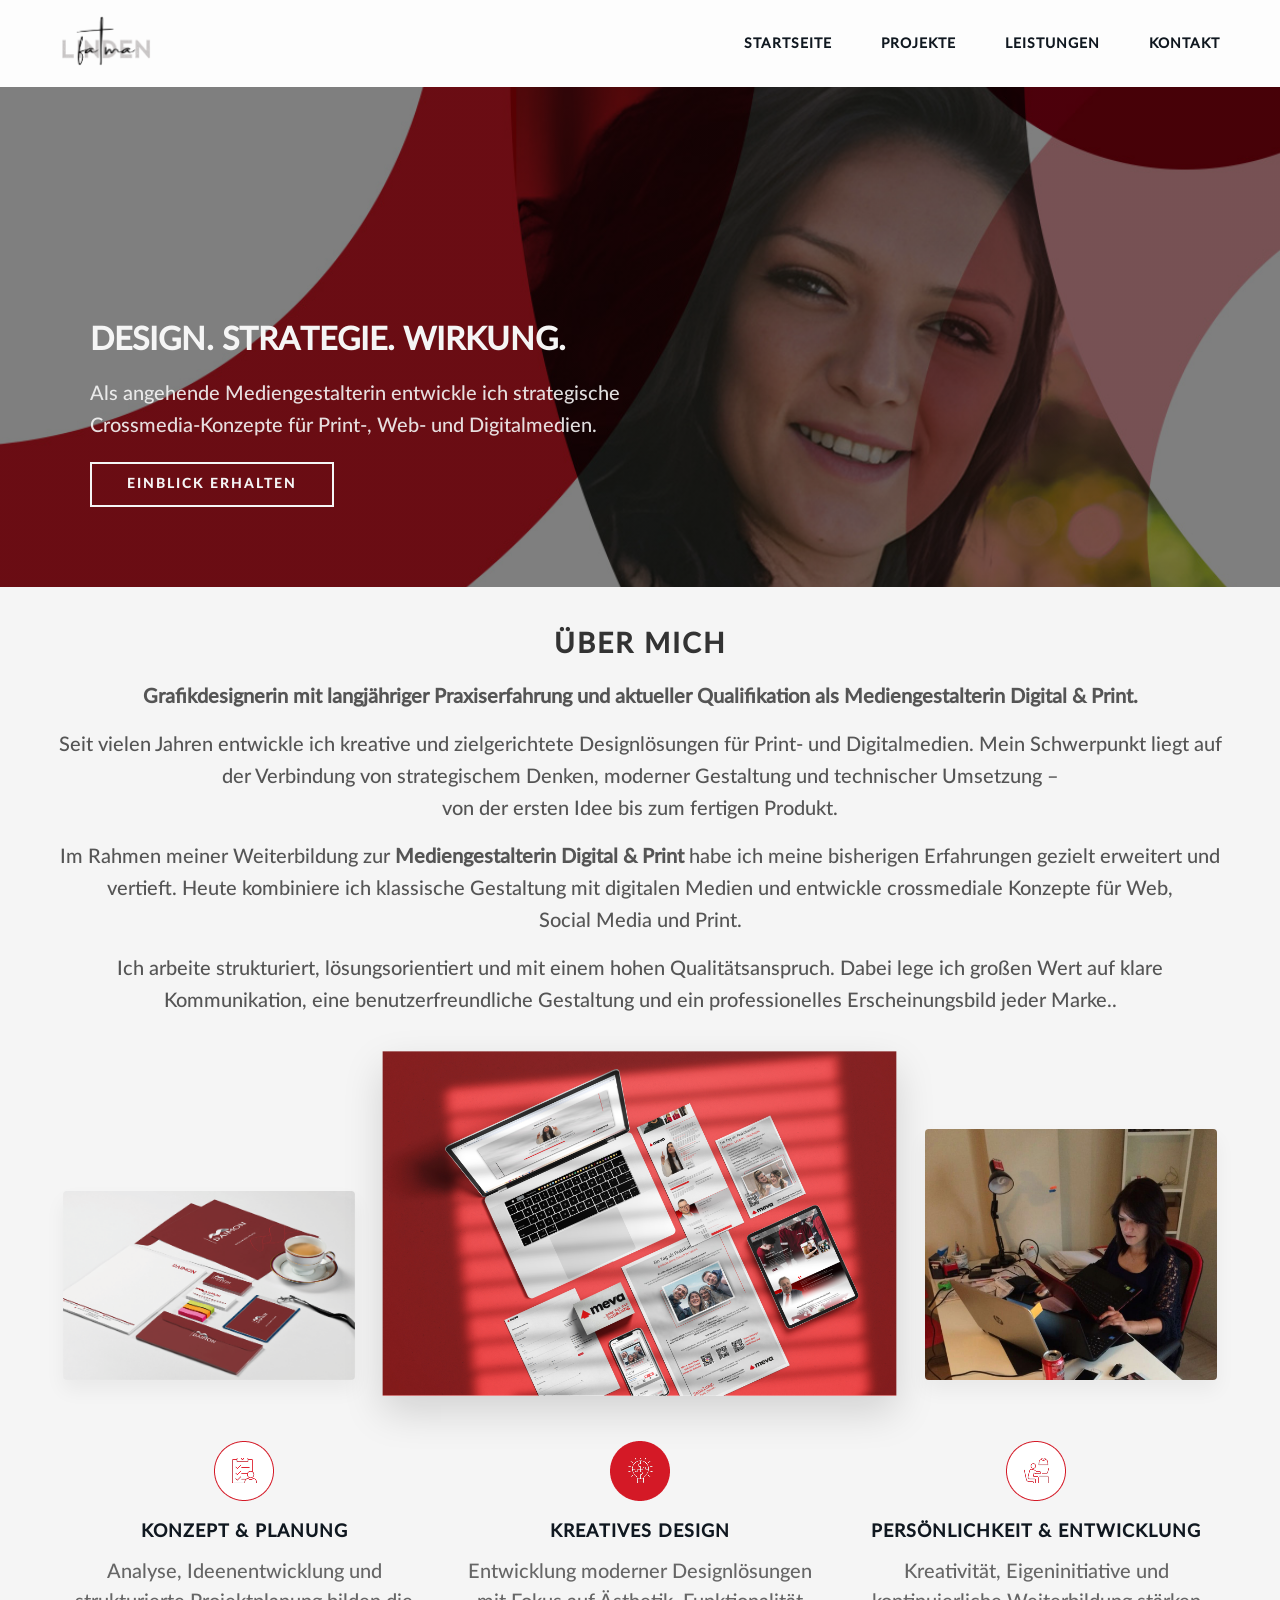
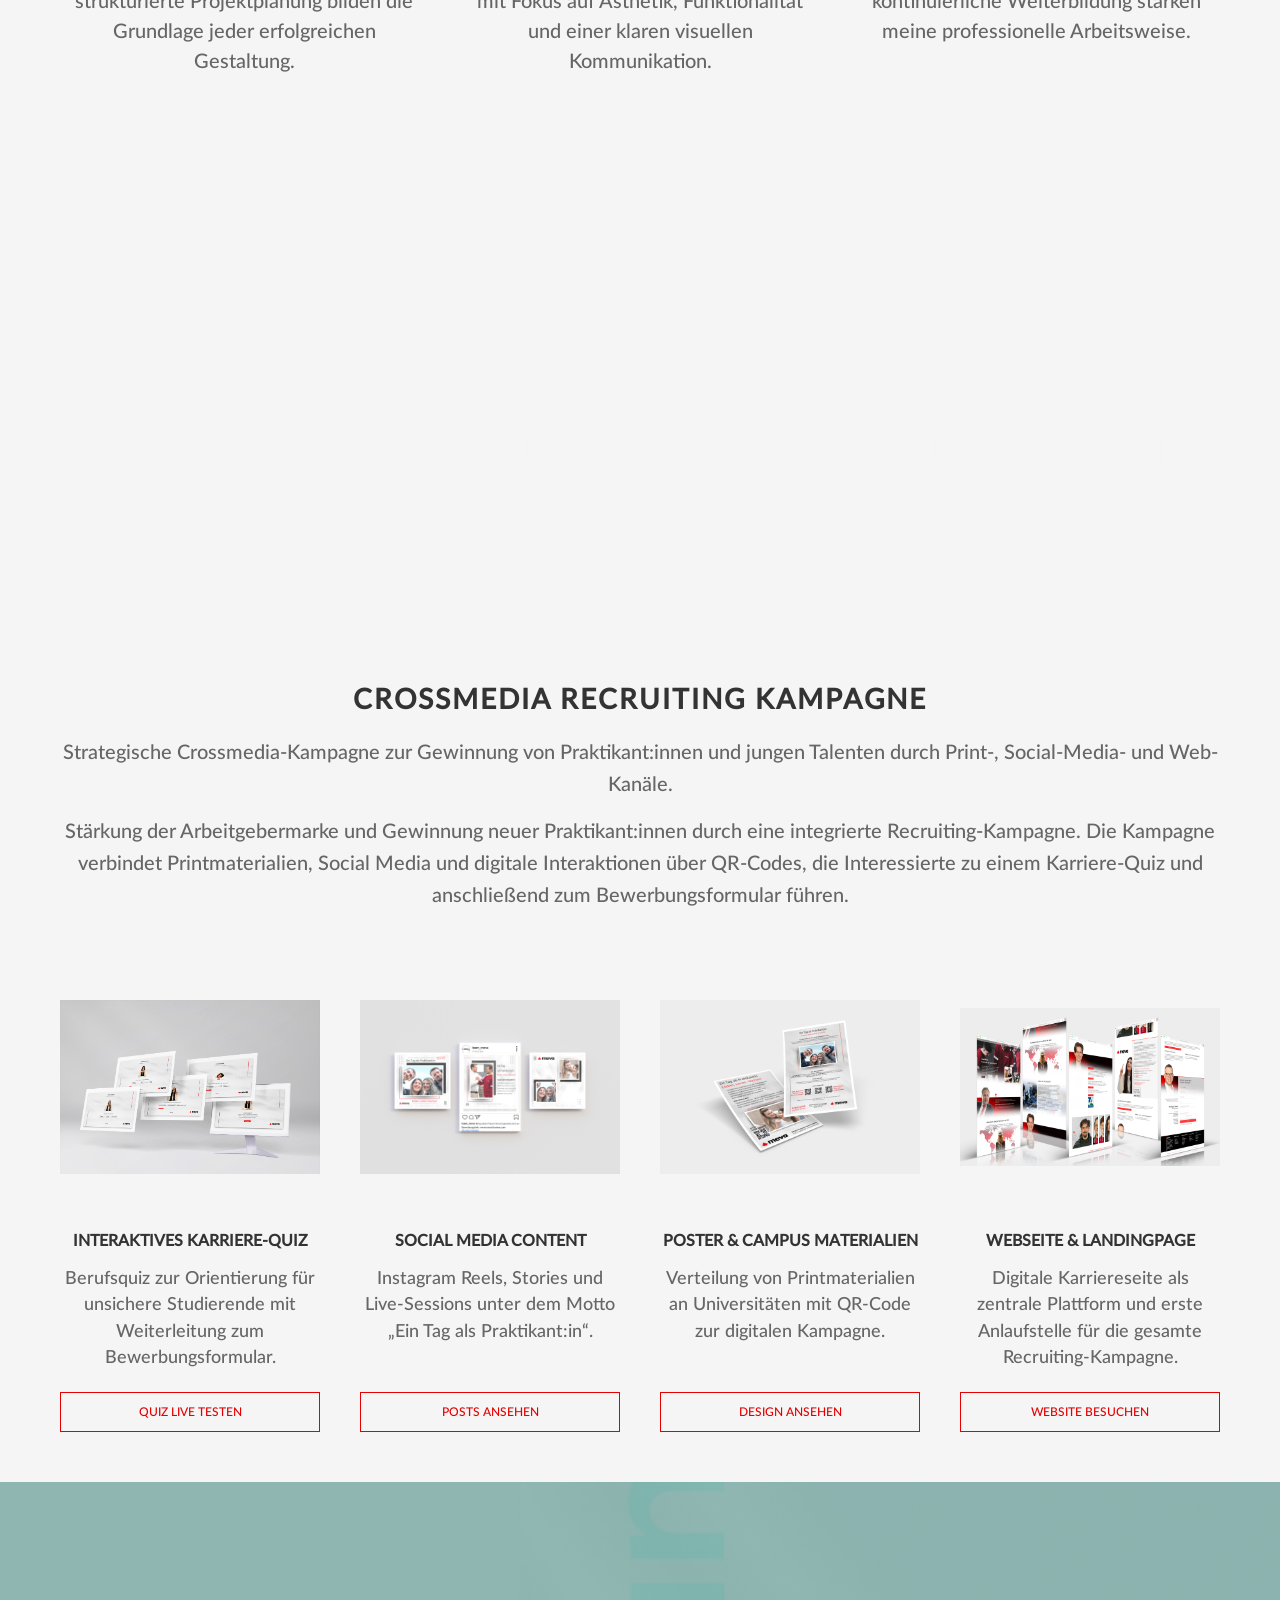
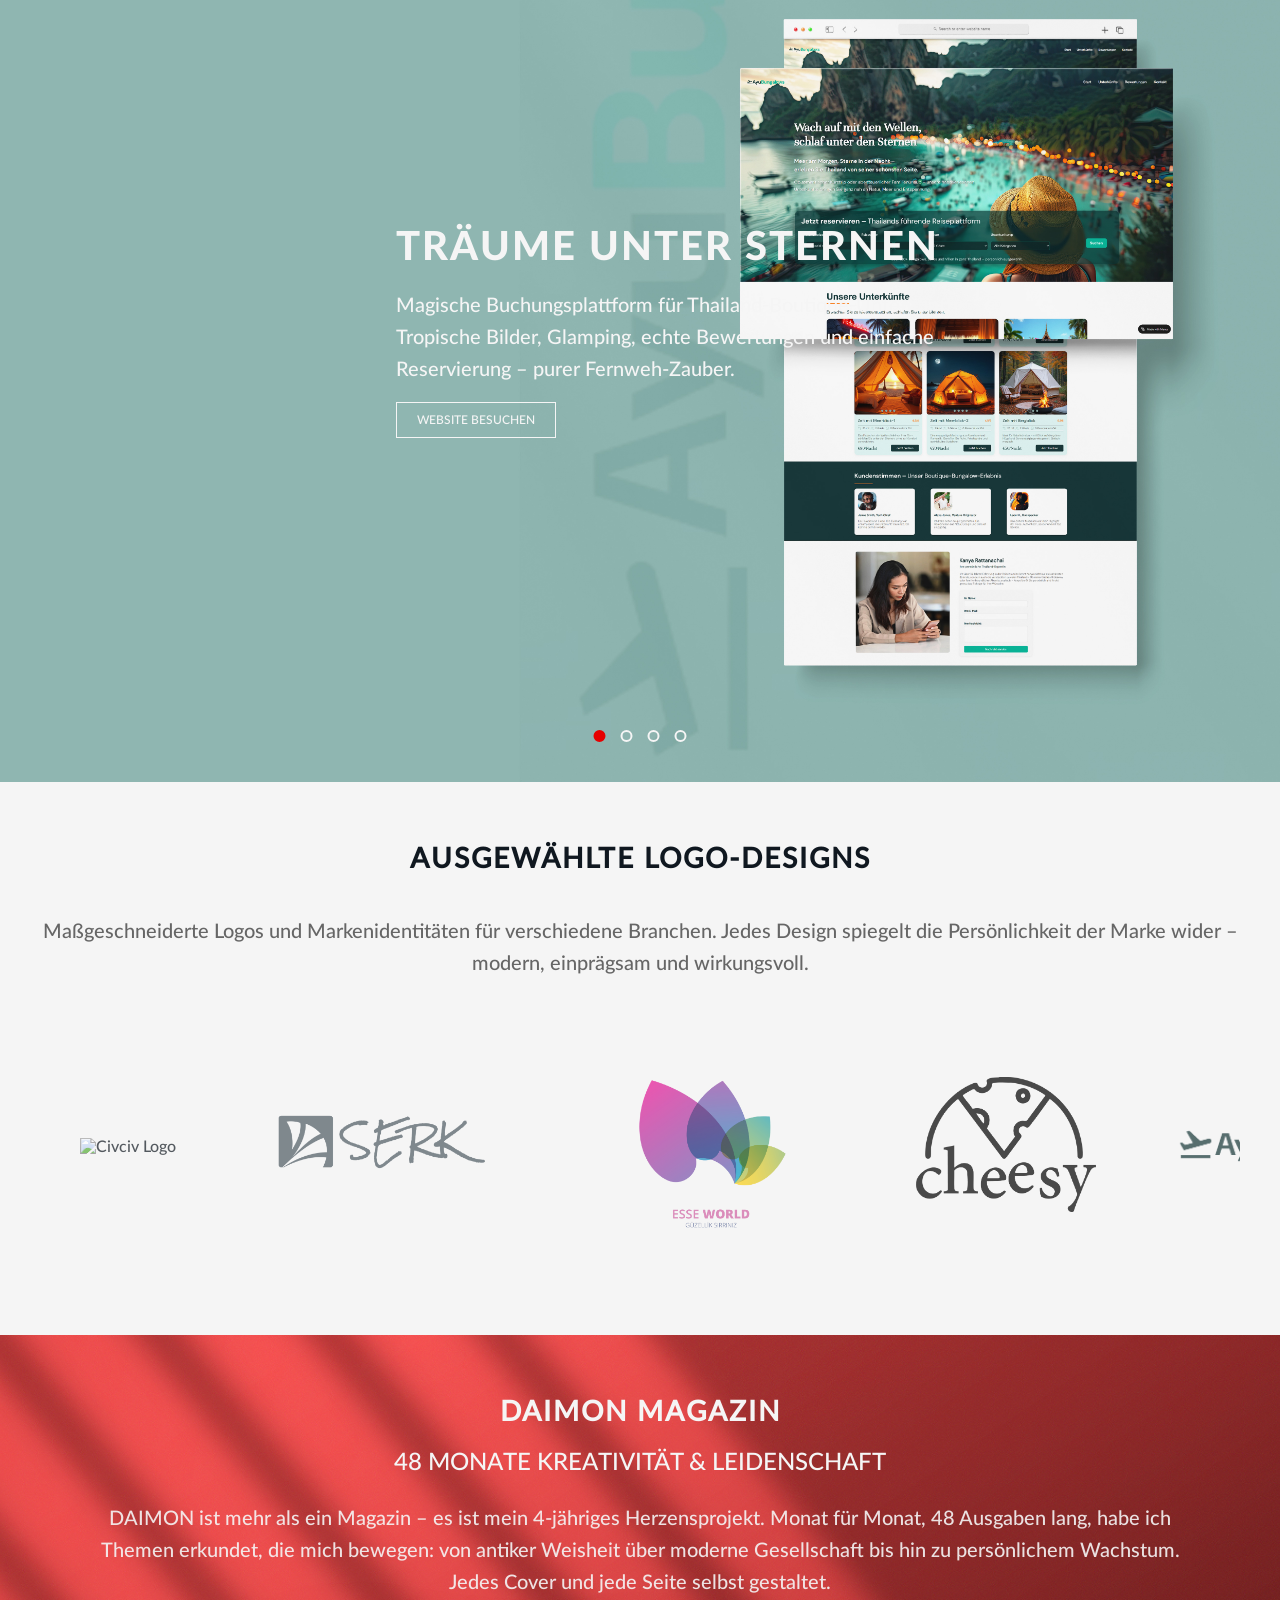
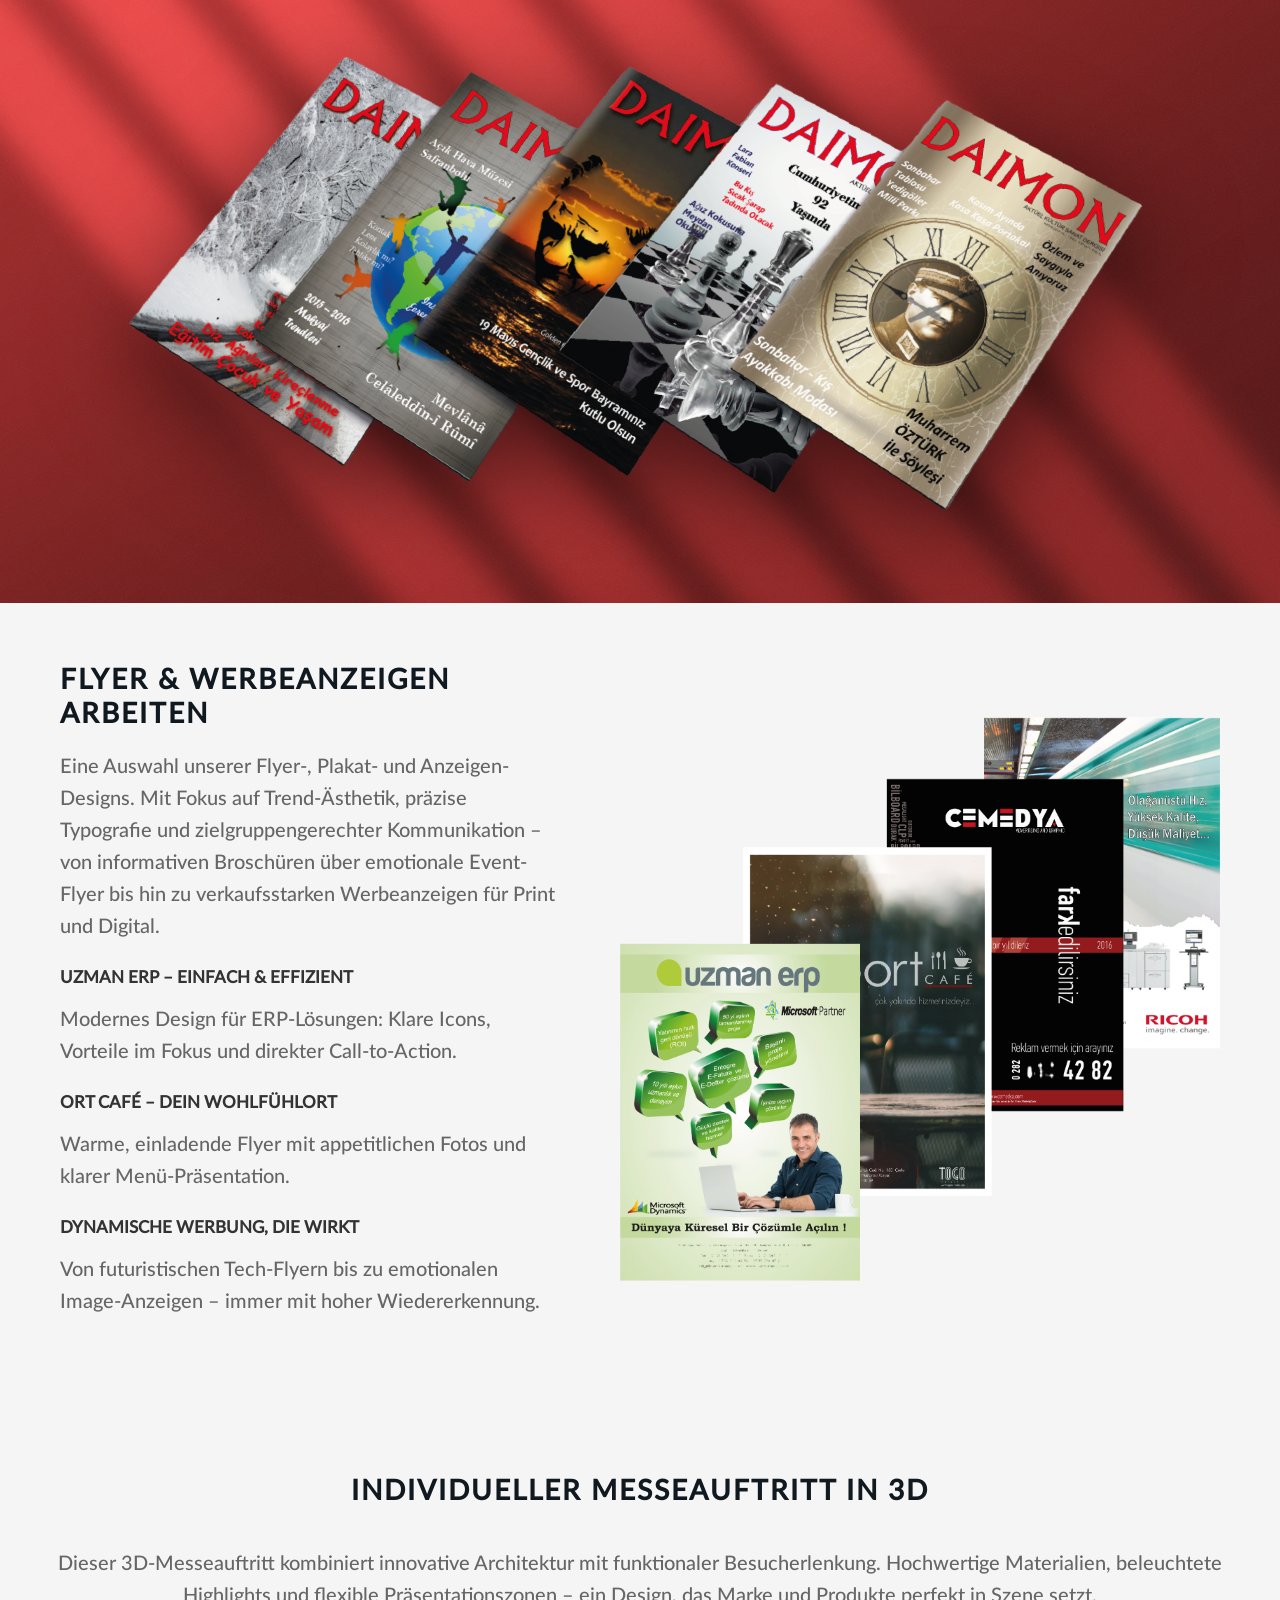
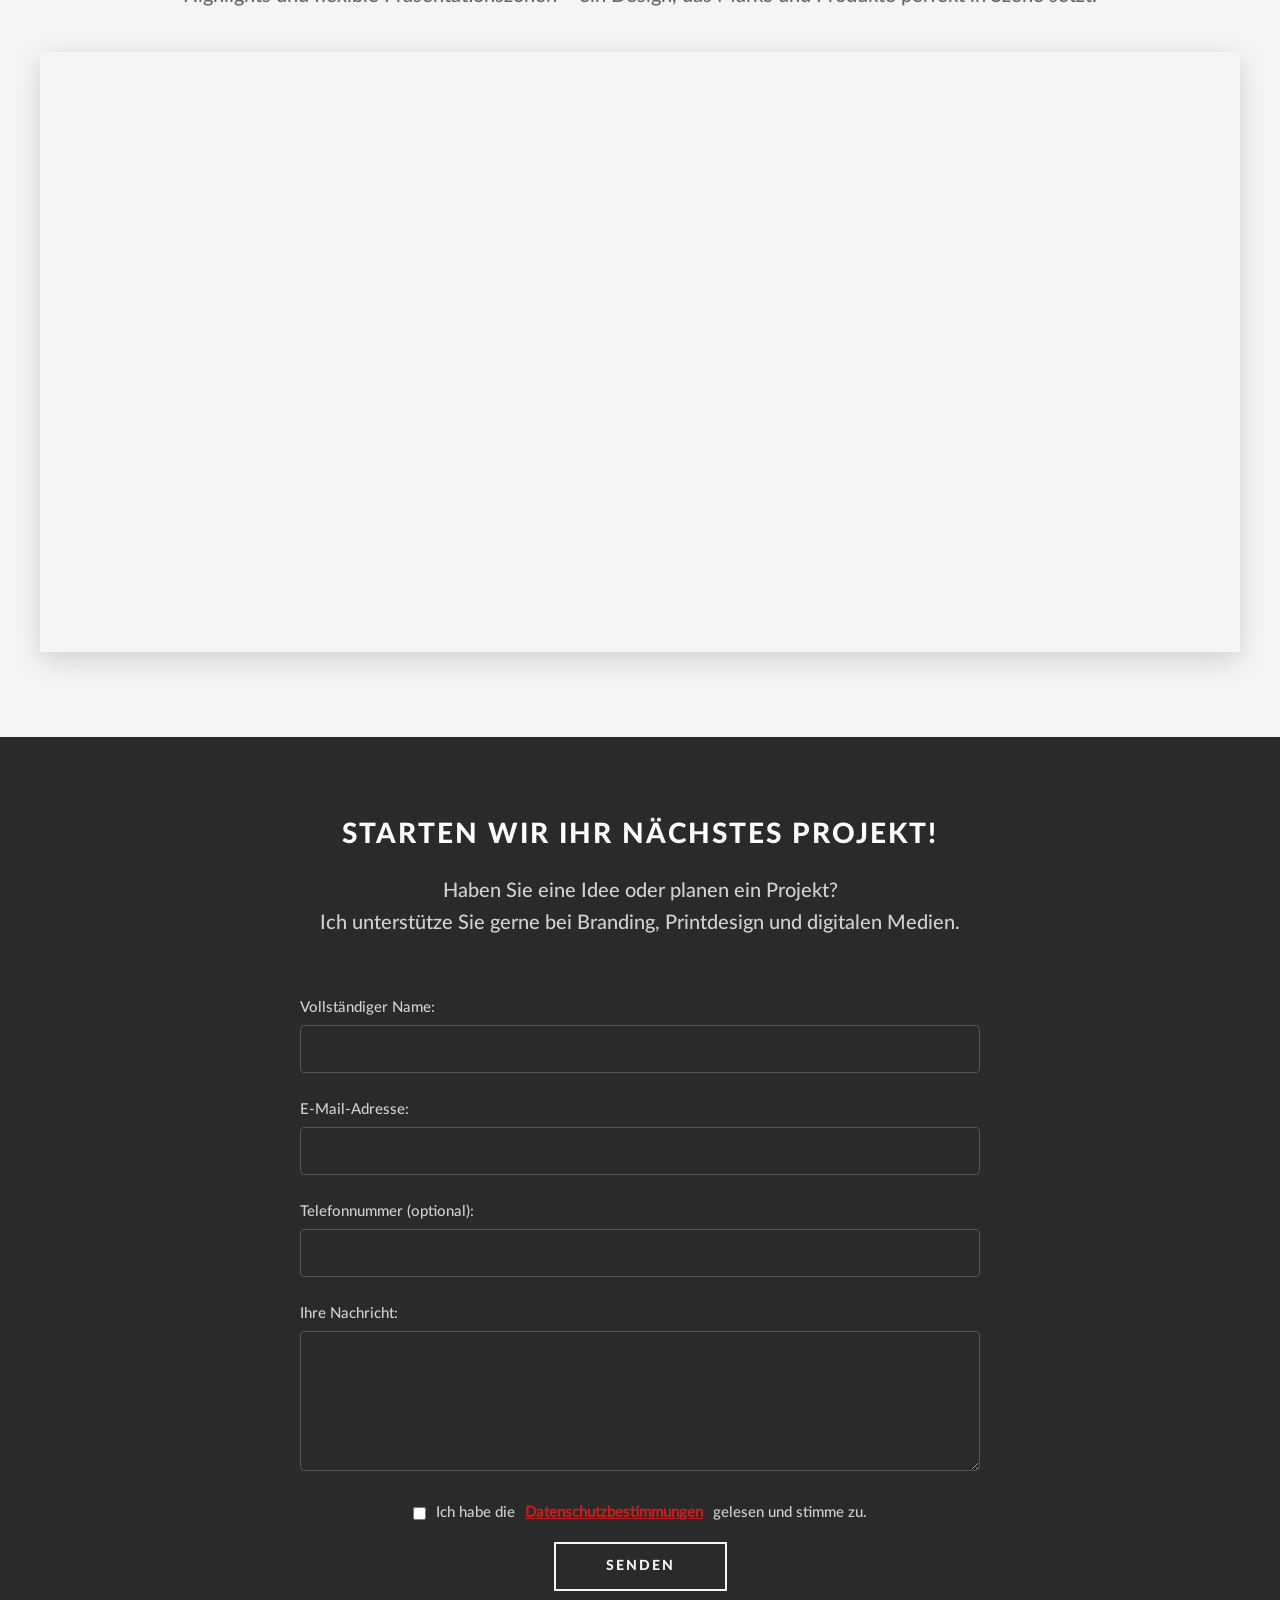
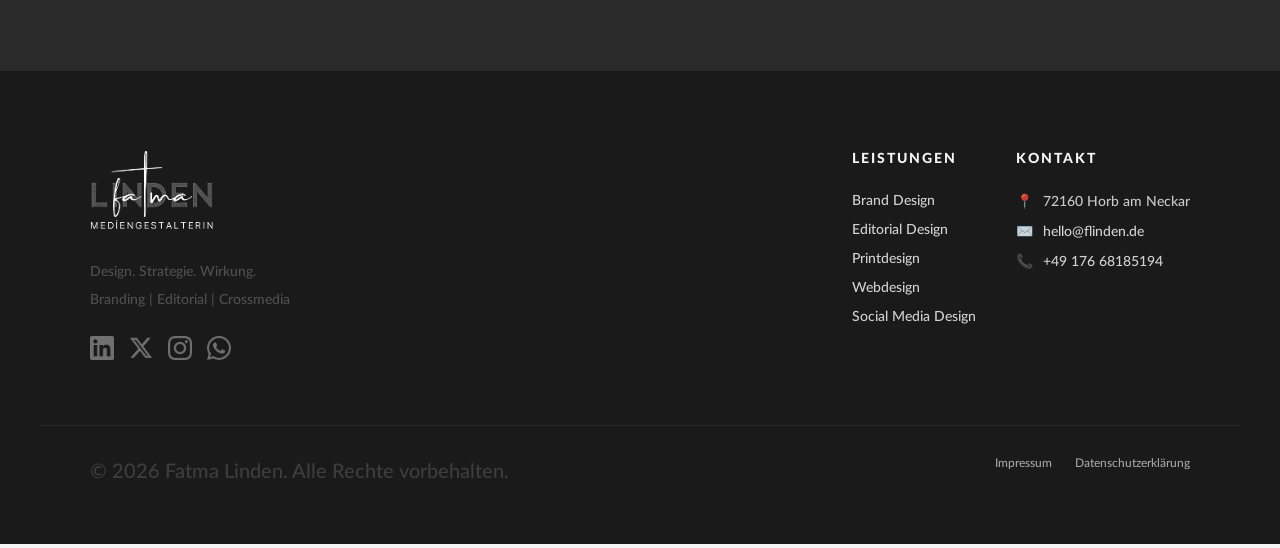
==== commit c88d53b4: "Update index.html" ====
--- a/index.html
+++ b/index.html
@@ -87,8 +87,7 @@
                <div class="intro-item">
                    <img src="icons/icon3.png" alt="Icon 3">
                    <h3>PERSÖNLICHKEIT &amp; ENTWICKLUNG</h3>
-                   <p>Kreativität, Eigeninitiative und kontinuierliche Weiterbildung prägen meine Arbeitsweise. 
-                       Neue Herausforderungen betrachte ich als Chance, mich fachlich und persönlich weiterzuentwickeln.</p>
+                   <p>Kreativität, Eigeninitiative und kontinuierliche Weiterbildung stärken meine professionelle Arbeitsweise.</p>
                </div>
            </div>
         </section>
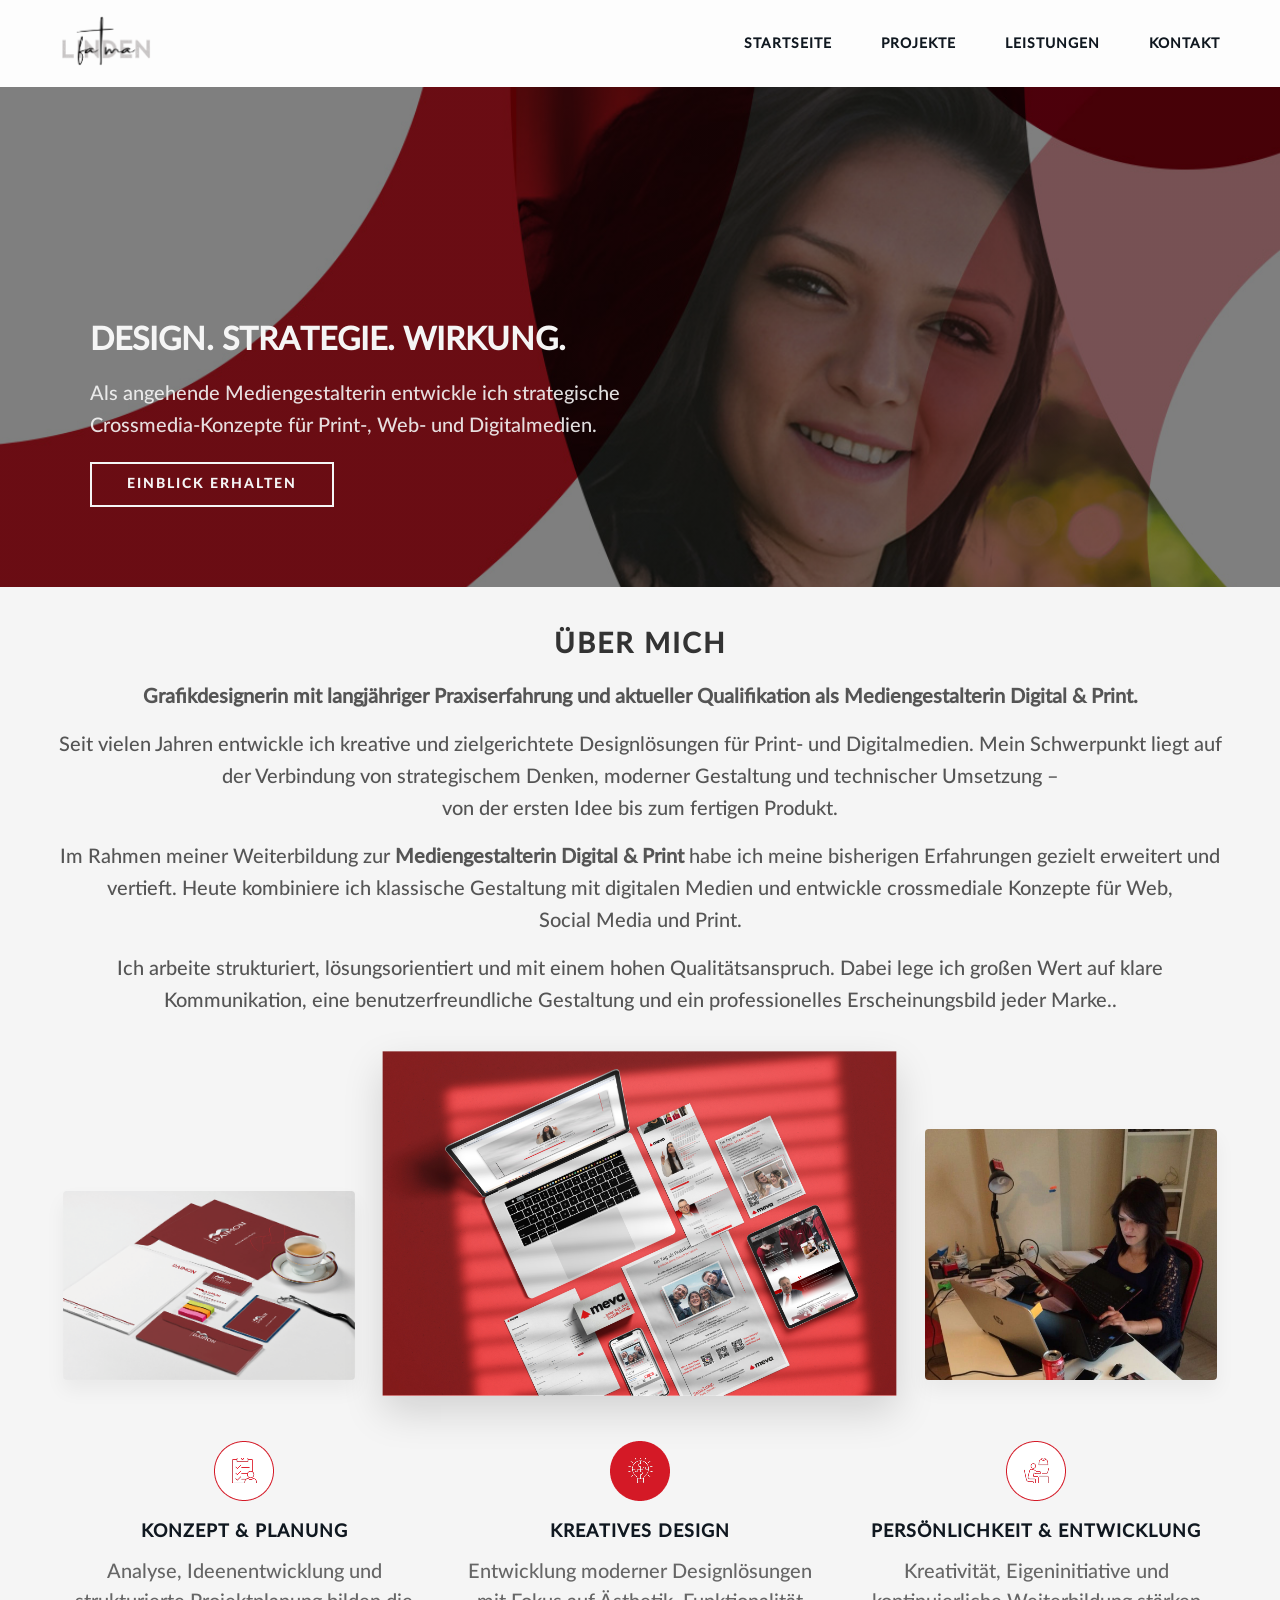
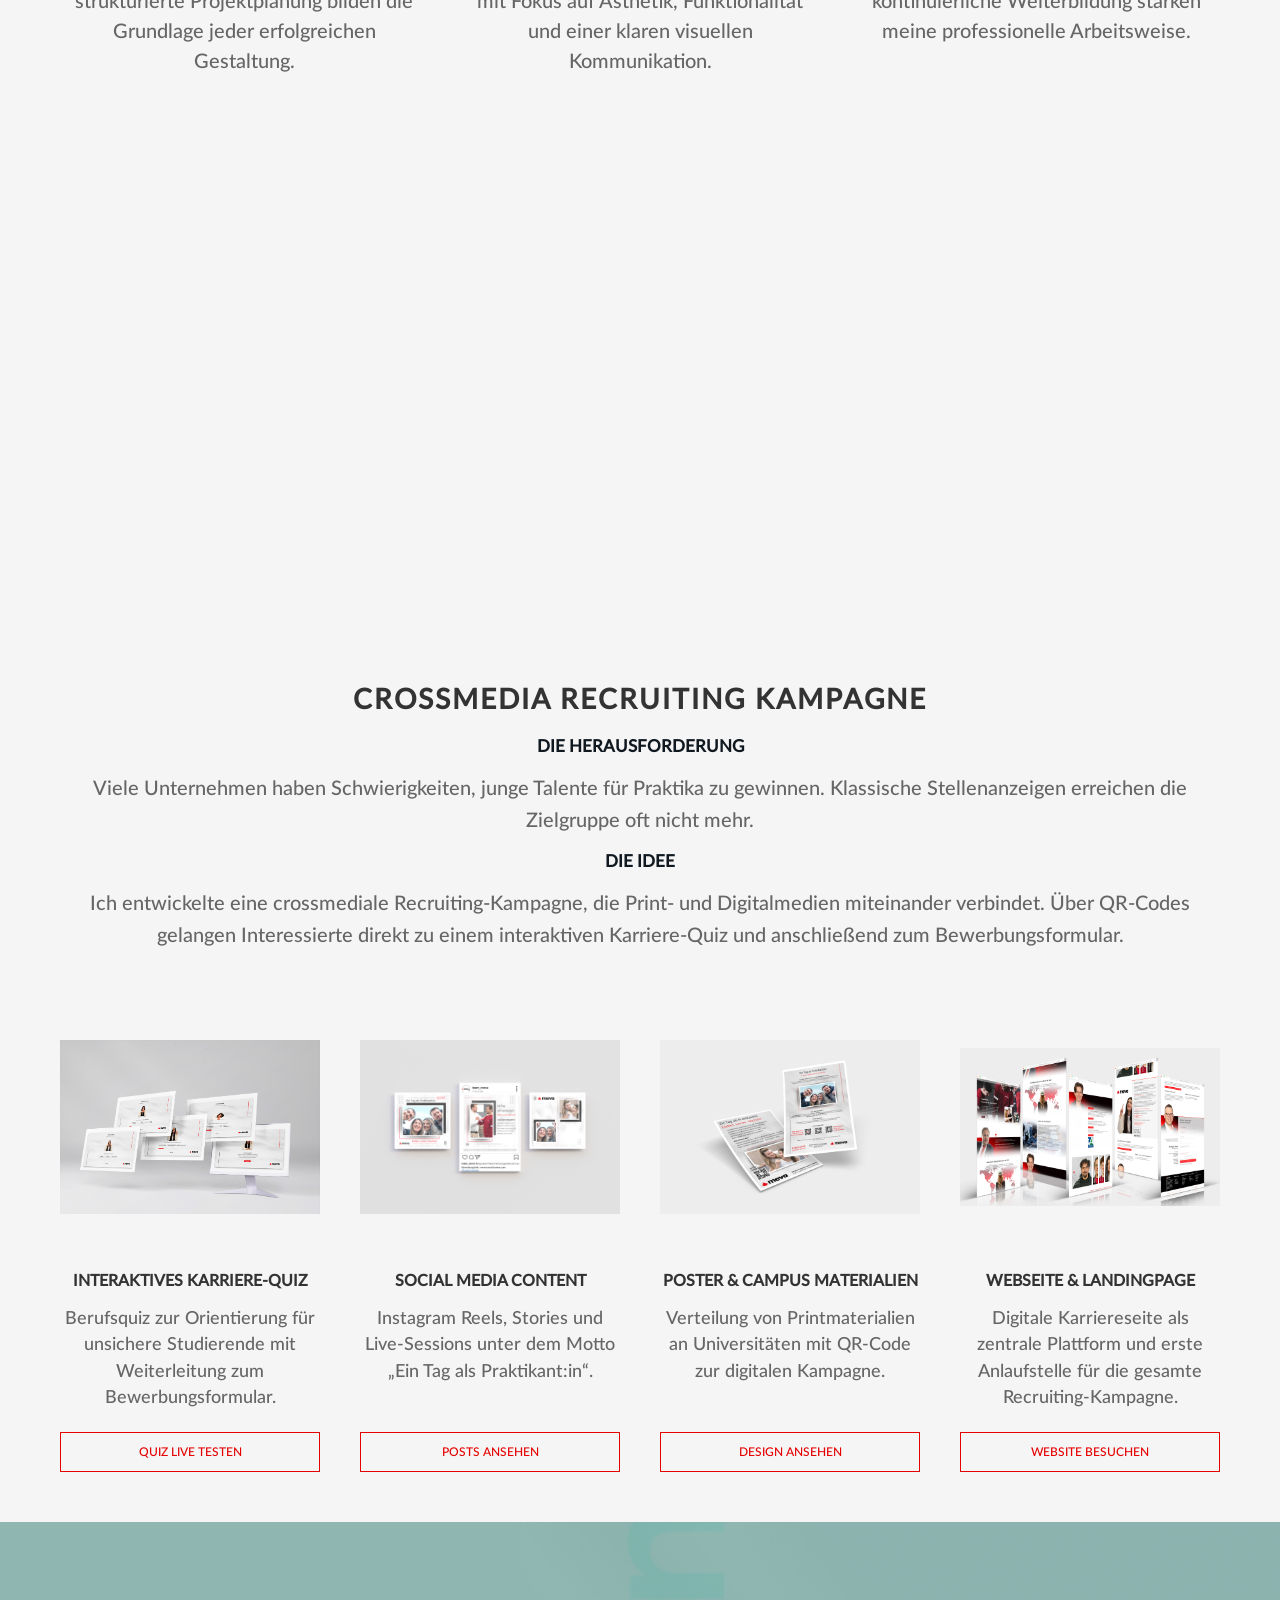
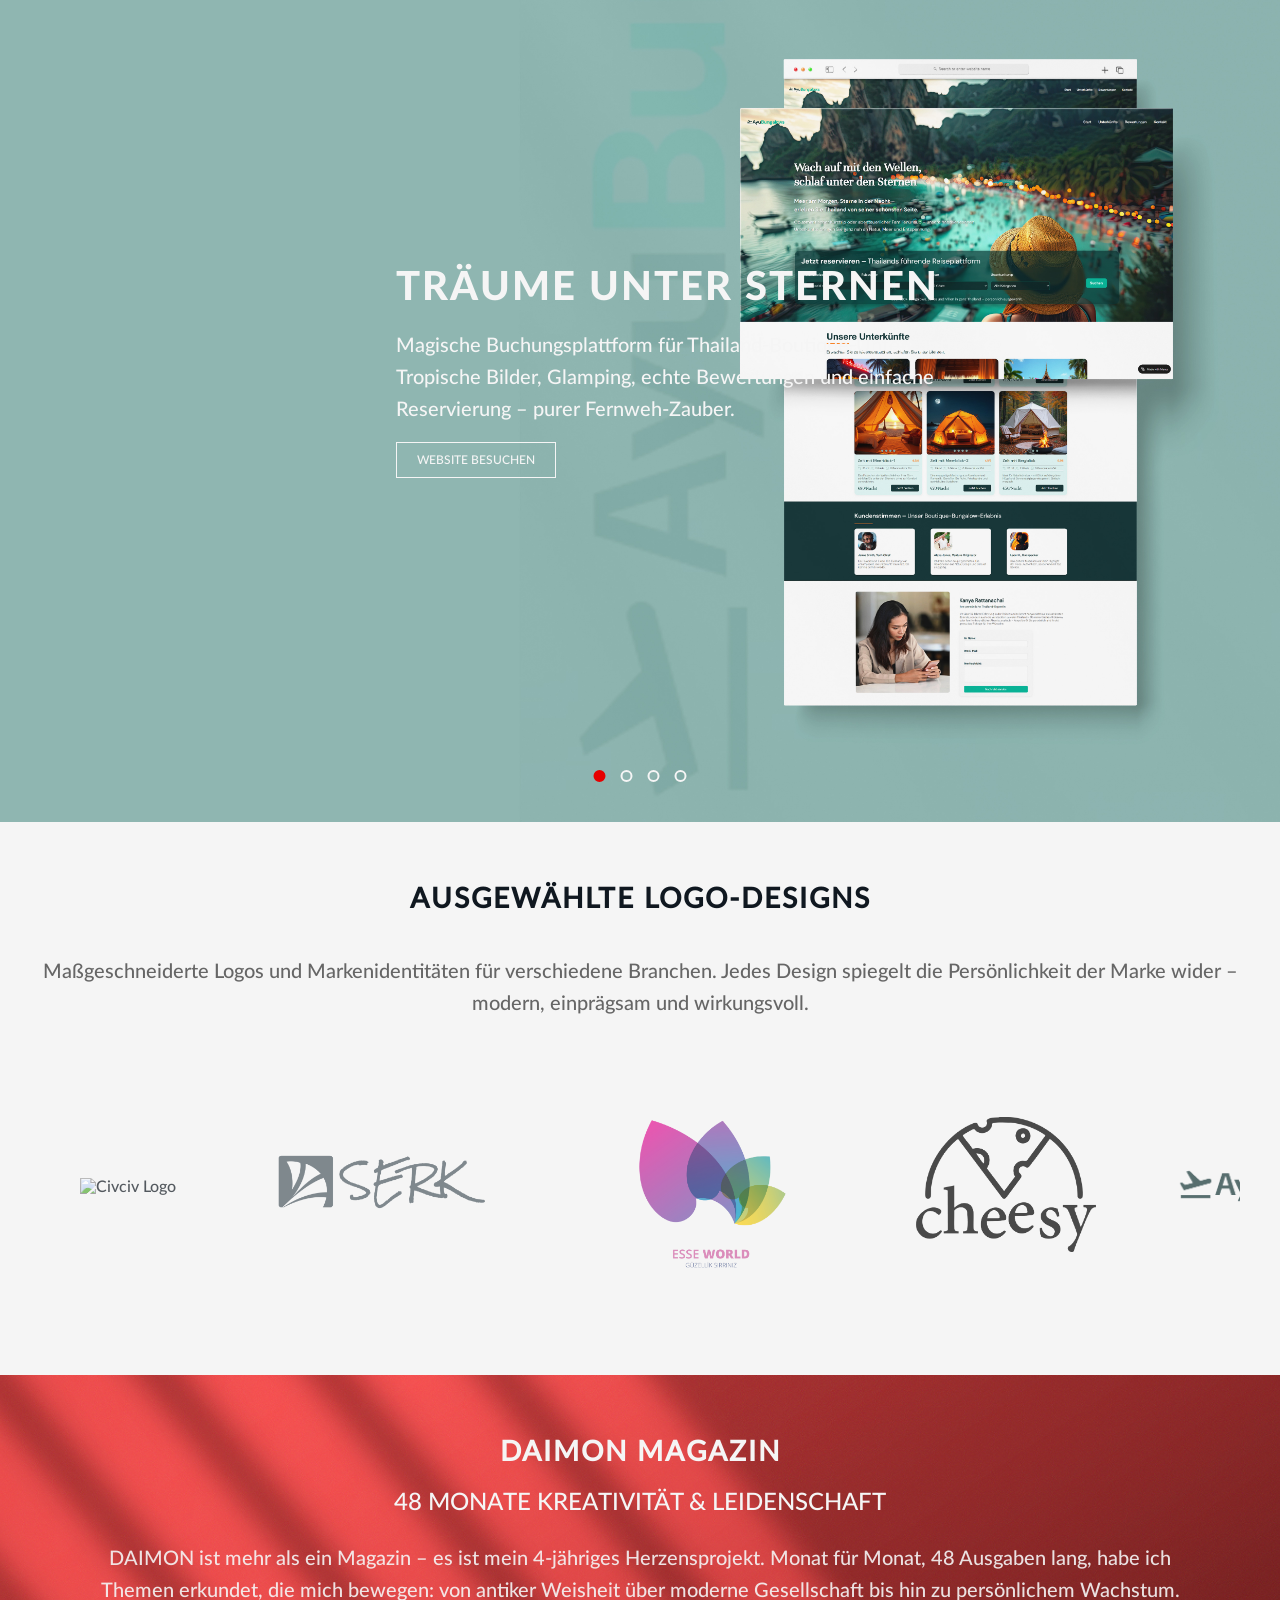
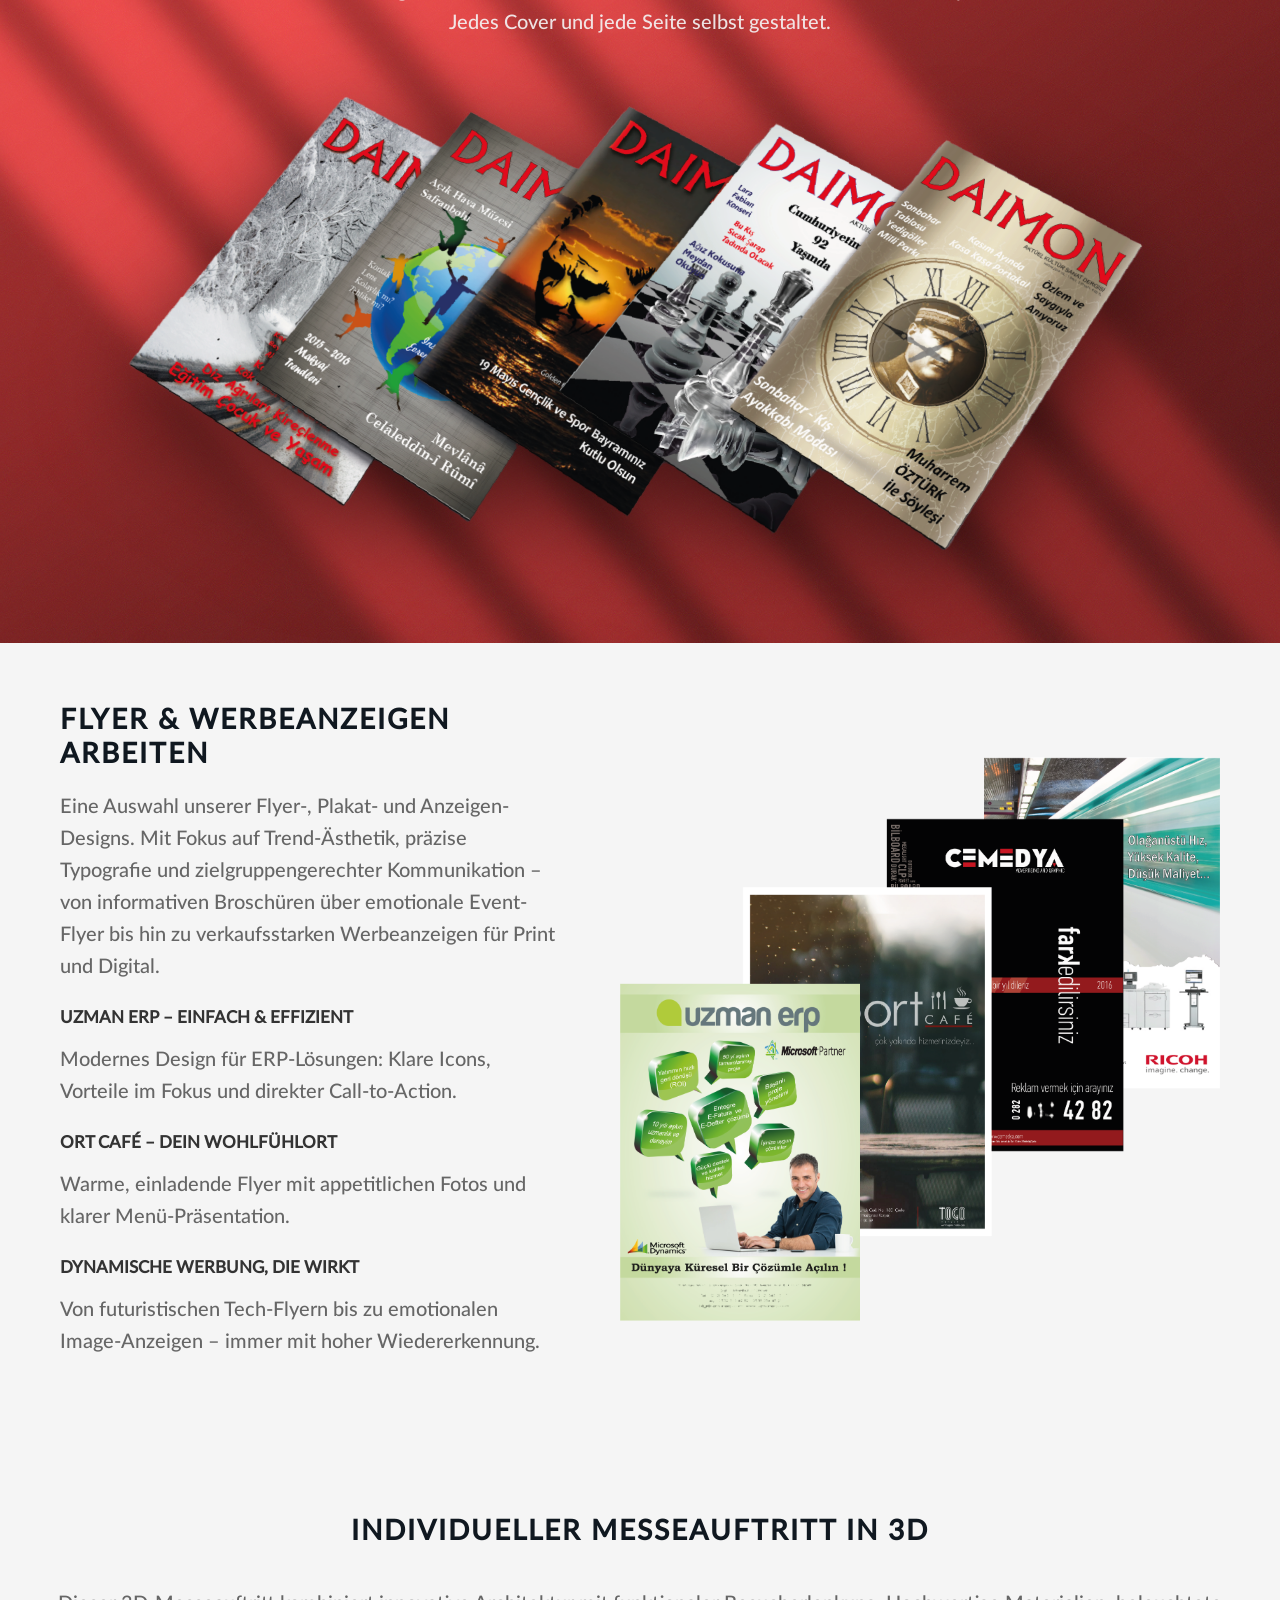
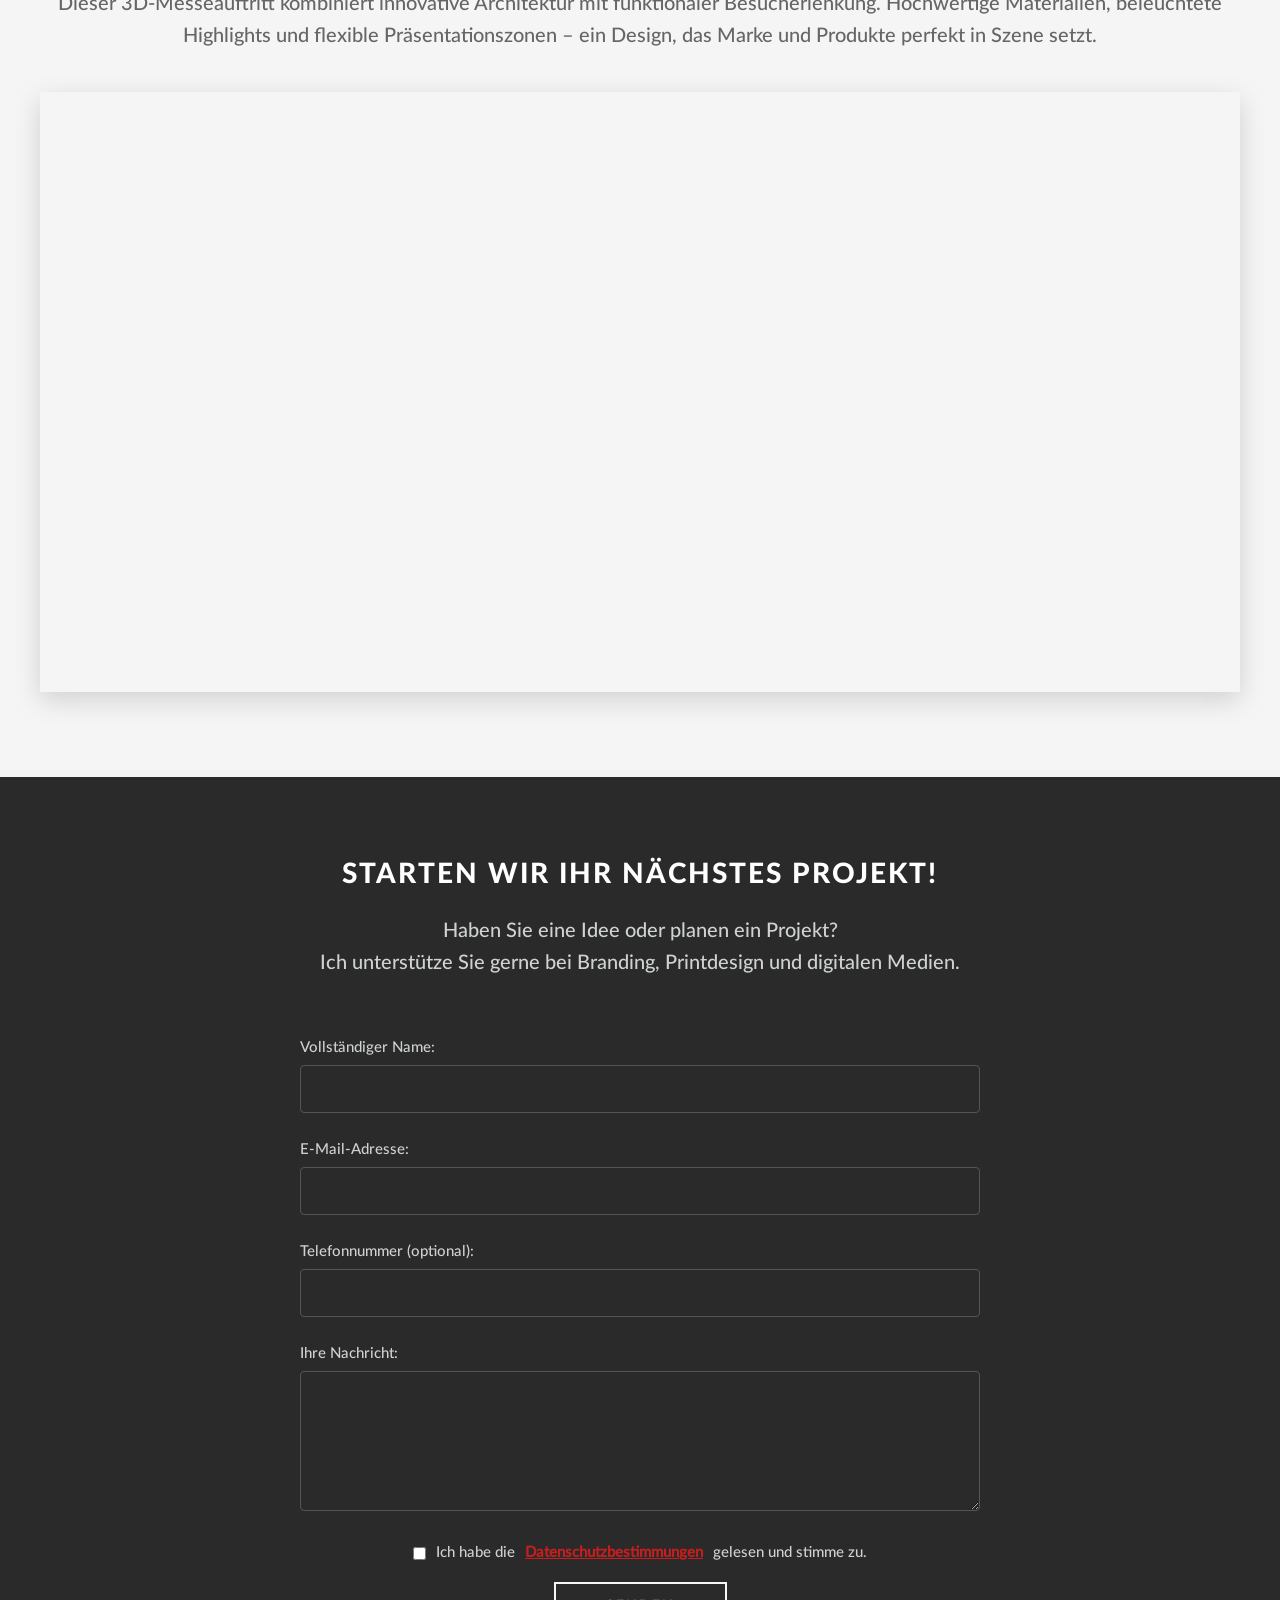
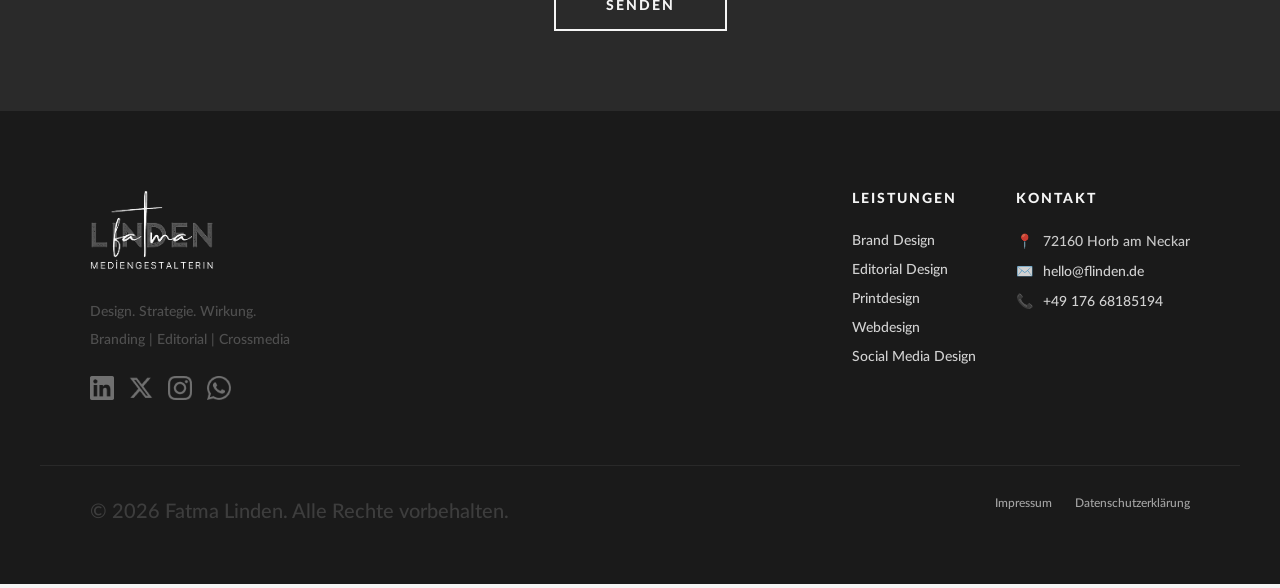
==== commit 923bf789: "Update fmt.Println message from 'Hello' to 'Goodbye'" ====
--- a/index.html
+++ b/index.html
@@ -97,57 +97,21 @@
                 <a href="#kontakt" class="hero-btn">PROJEKT STARTEN</a>
             </div>
         </section>
-            <!--
-        <section class="container section4" id="sec4">
-            <div class="cross-text">
-                <h2>CROSSMEDIA RECRUITING KAMPAGNE</h2>
-                
-                <p>Strategische Crossmedia-Kampagne zur Gewinnung von Praktikant:innen und jungen Talenten durch Print-,<br> Social-Media- und Web-Kanäle.</p>
-                <p>Stärkung der Arbeitgebermarke und Gewinnung neuer Praktikant:innen durch eine integrierte Recruiting-Kampagne. Die Kampagne verbindet Printmaterialien, Social Media und digitale Interaktionen über QR-Codes, die Interessierte zu einem Karriere-Quiz und anschließend zum Bewerbungsformular führen.</p>
-            </div>
-            <div class="cross-container">
-                <div class="cross-item">
-                    <img src="images/meva-quiz.jpg" alt="">
-                    <h4>INTERAKTIVES KARRIERE-QUIZ</h4>
-                    <p>Berufsquiz zur Orientierung für unsichere Studierende mit Weiterleitung zum Bewerbungsformular.</p>
-                    <a href="https://mevaberufsquiz.ct.ws/?i=1" class="cross-btn">QUIZ LIVE TESTEN</a>
-                </div>
-                <div class="cross-item">
-                    <img src="images/meva-sosiale-media.jpg" alt="">
-                    <h4>SOCIAL MEDIA CONTENT</h4>
-                    <p>Instagram Reels, Stories und Live-Sessions unter dem Motto „Ein Tag als Praktikant:in“.</p>
-                    <a href="images/meva-sosiale-media.jpg" class="cross-btn">POSTS ANSEHEN</a>
-                </div>
-                <div class="cross-item">
-                    <img src="images/flayer-meva.jpg" alt="">
-                    <h4>POSTER &amp; CAMPUS MATERIALIEN</h4>
-                    <p>Verteilung von Printmaterialien an Universitäten mit QR-Code zur digitalen Kampagne.</p>
-                    <a href="images/flayer-meva.jpg" class="cross-btn">DESIGN ANSEHEN</a>
-                </div>
-                <div class="cross-item">
-                    <img src="images/meva-web-mockup.jpg" alt="">
-                    <h4>WEBSEITE &amp; LANDINGPAGE</h4>
-                    <p>Digitale Karriereseite als zentrale Plattform und erste Anlaufstelle für die gesamte Recruiting-Kampagne.</p>
-                    <a href="https://www.figma.com/proto/xWHJwk8iYEd4xaFm70h8of/UI-Kit?node-id=4051-300&t=ZDDK7Ko39lvkPDb8-0&scaling=min-zoom&content-scaling=fixed&page-id=4009%3A2&starting-point-node-id=4022%3A66" class="cross-btn">WEBSITE BESUCHEN</a>
-                </div>
-                
-            </div>
-        </section>       --->
+           
+        
             <section class="container section4" id="sec4">
     <div class="cross-text">
         <h2>CROSSMEDIA RECRUITING KAMPAGNE</h2>
+        <h3>Die Herausforderung</h3>
 
         <p>
-            Strategische Crossmedia-Kampagne zur Gewinnung von Praktikant:innen
-            und jungen Talenten durch Print-, Social-Media- und Web-Kanäle.
+            Viele Unternehmen haben Schwierigkeiten, junge Talente für Praktika zu gewinnen. Klassische Stellenanzeigen erreichen die Zielgruppe oft nicht mehr.
         </p>
+        <h3>Die Idee</h3>
 
         <p>
-            Stärkung der Arbeitgebermarke und Gewinnung neuer Praktikant:innen
-            durch eine integrierte Recruiting-Kampagne. Die Kampagne verbindet
-            Printmaterialien, Social Media und digitale Interaktionen über
-            QR-Codes, die Interessierte zu einem Karriere-Quiz und anschließend
-            zum Bewerbungsformular führen.
+            Ich entwickelte eine crossmediale Recruiting-Kampagne, die Print- und Digitalmedien miteinander verbindet. 
+            Über QR-Codes gelangen Interessierte direkt zu einem interaktiven Karriere-Quiz und anschließend zum Bewerbungsformular.
         </p>
     </div>
 
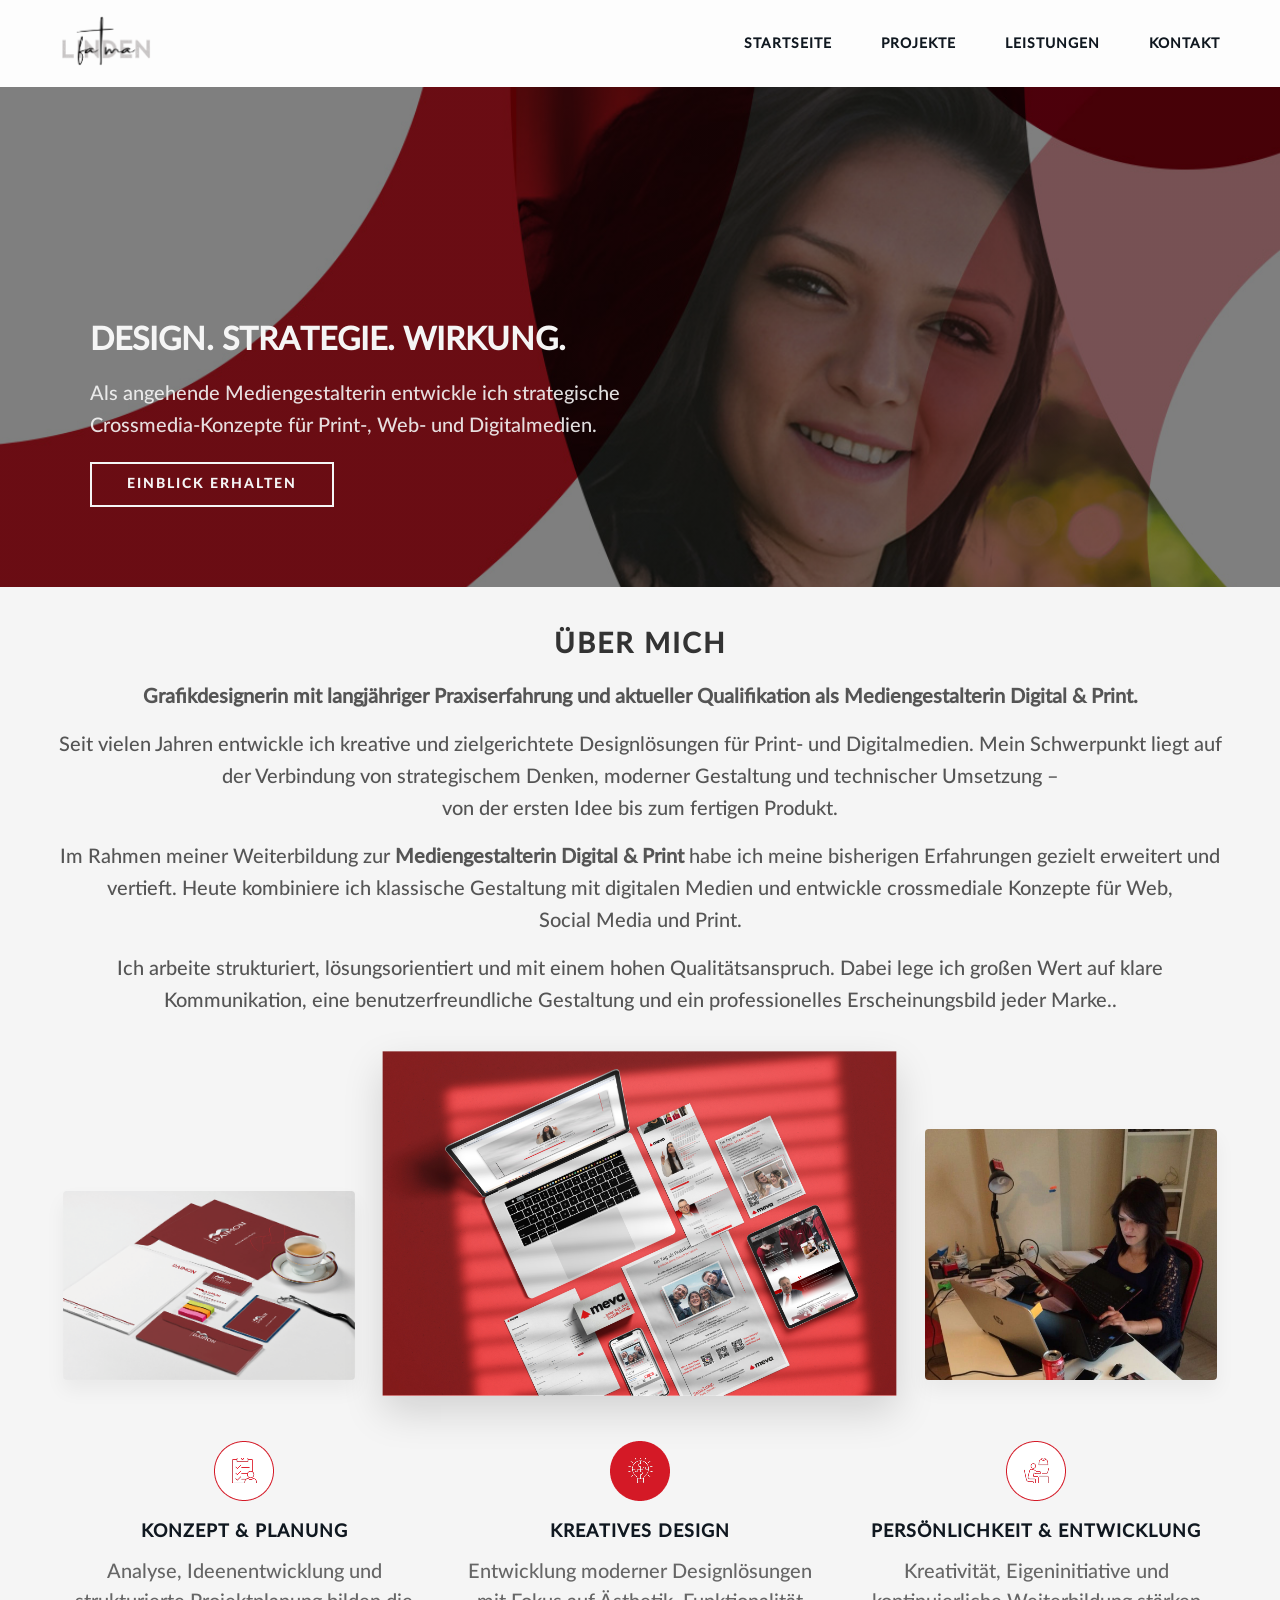
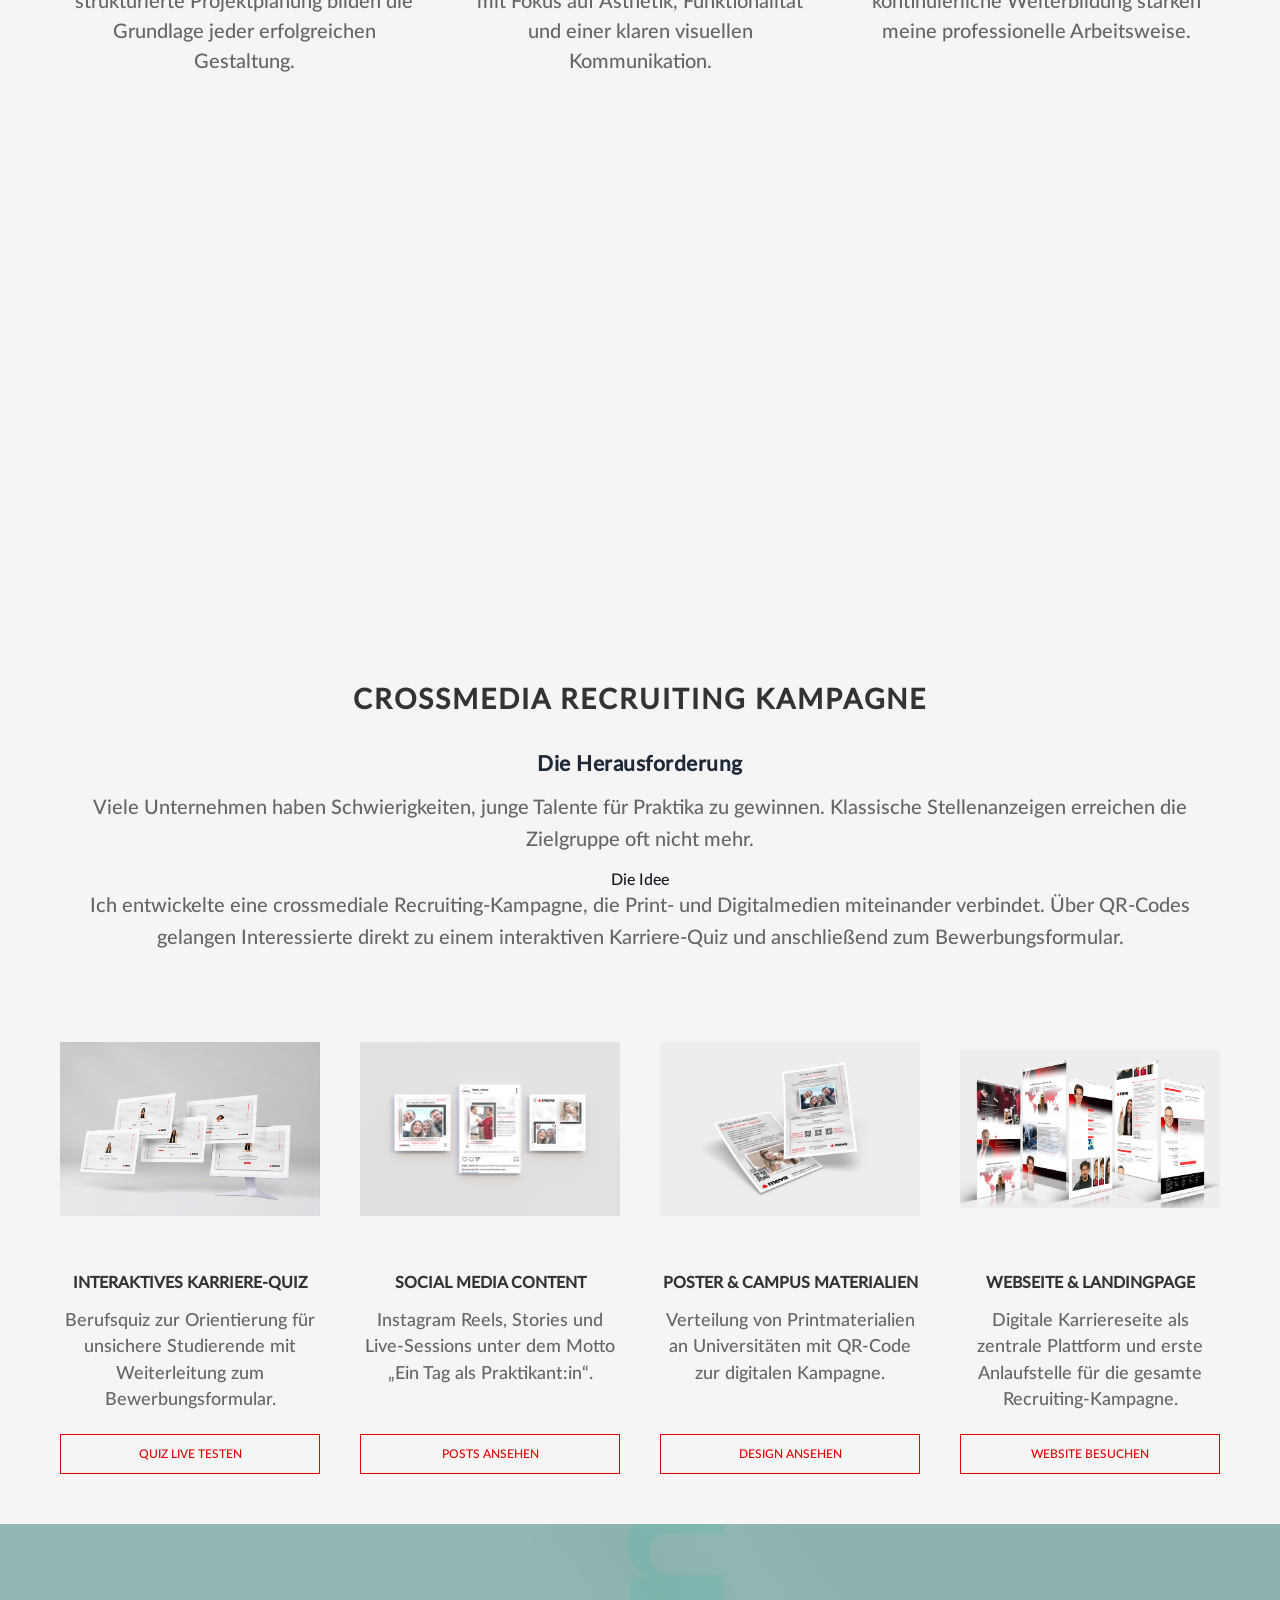
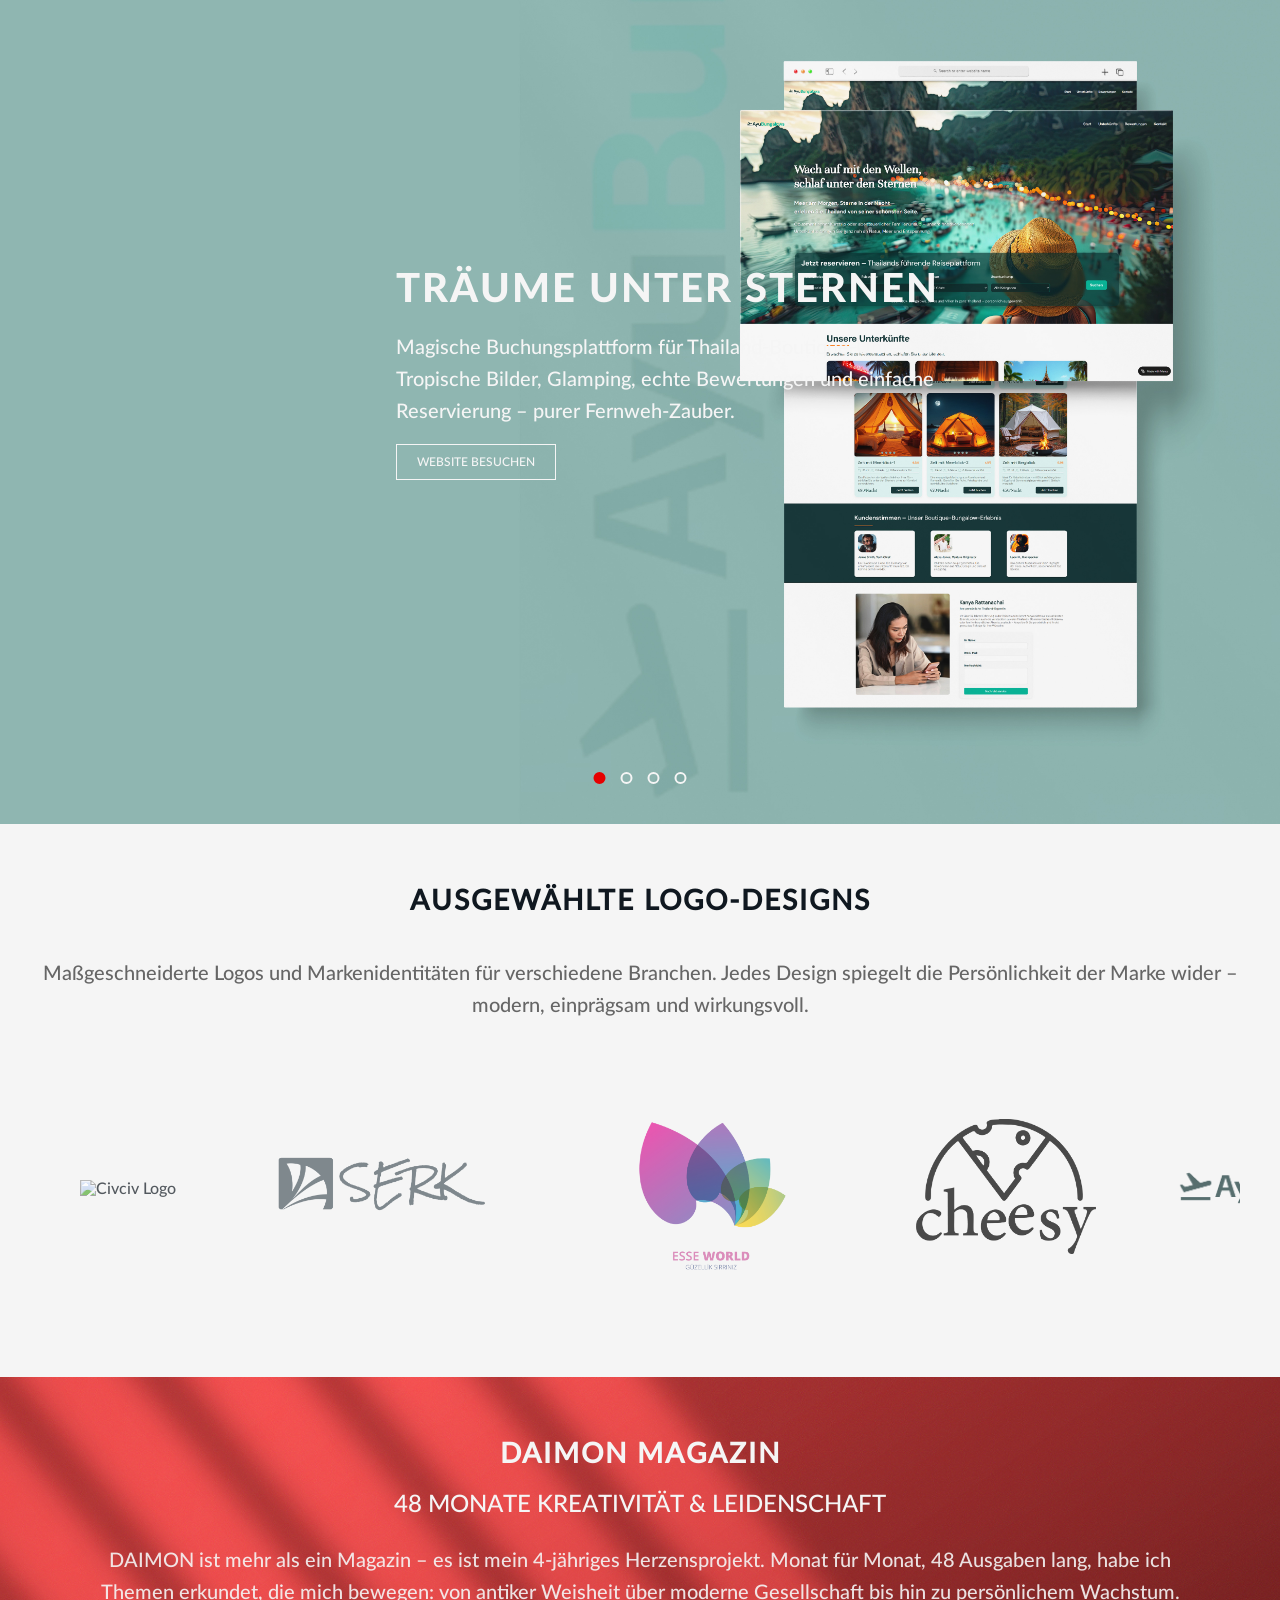
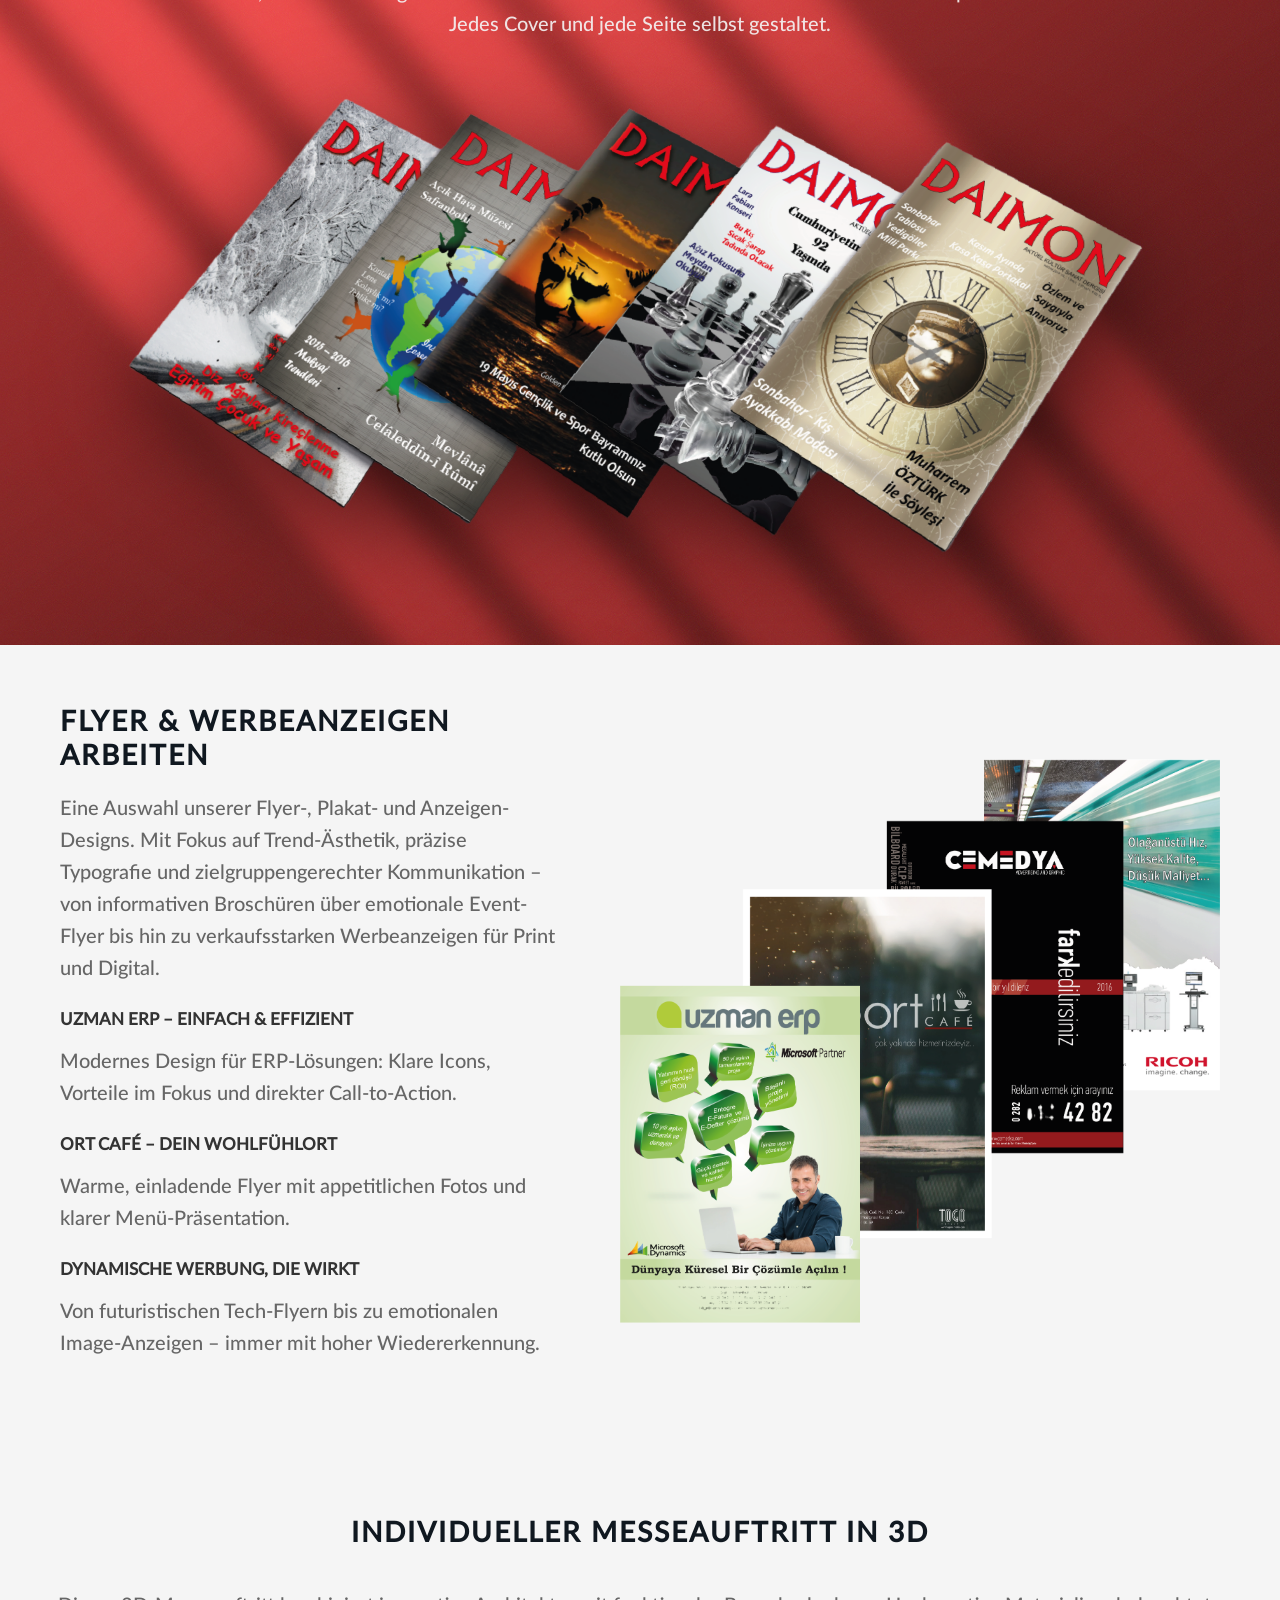
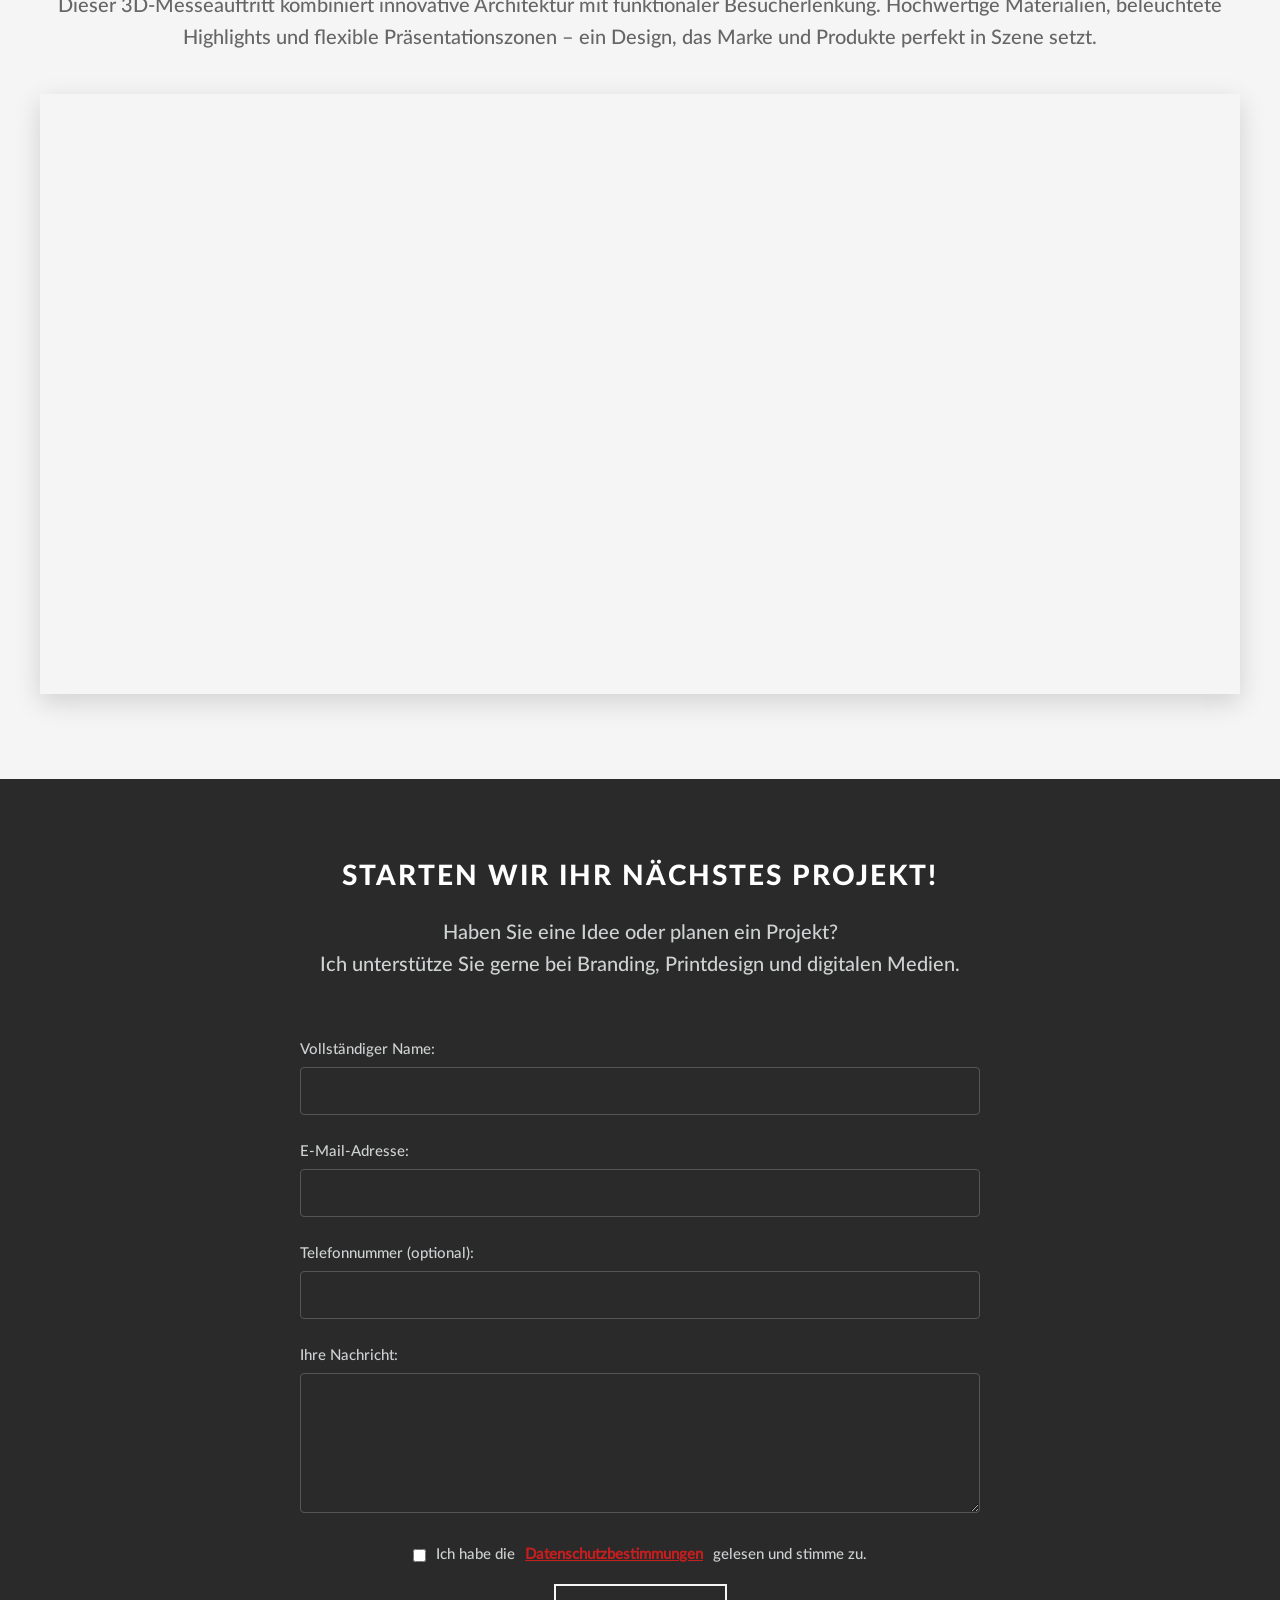
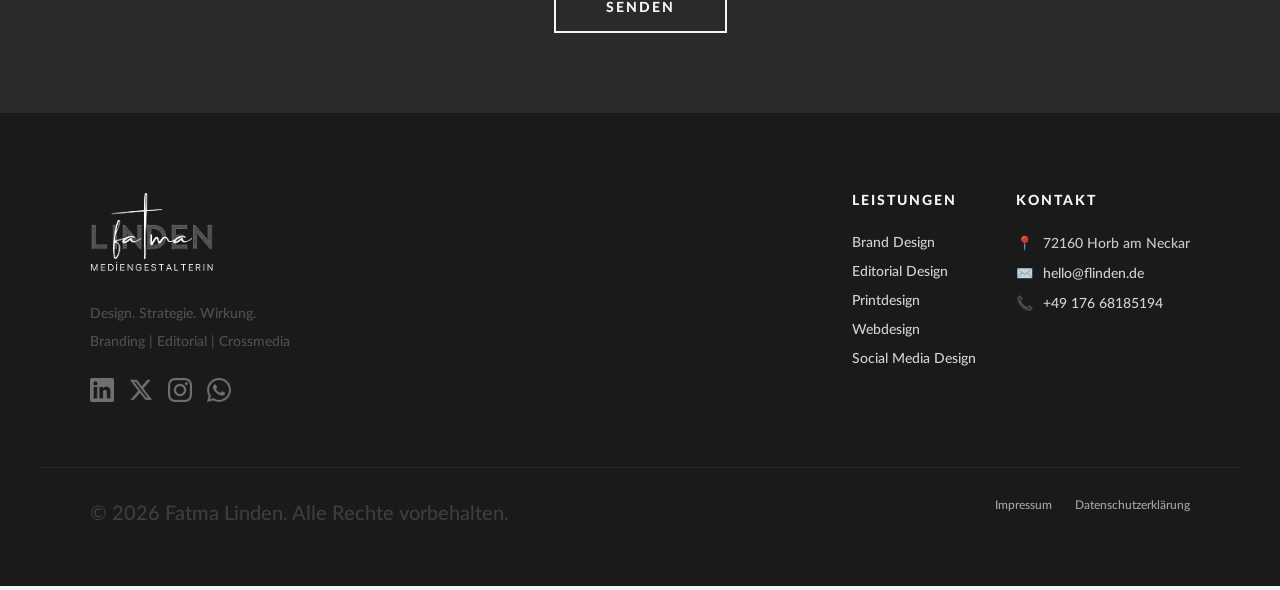
==== commit e64256d8: "Update print statement from 'Hello' to 'Goodbye'" ====
--- a/index.html
+++ b/index.html
@@ -102,12 +102,12 @@
             <section class="container section4" id="sec4">
     <div class="cross-text">
         <h2>CROSSMEDIA RECRUITING KAMPAGNE</h2>
-        <h3>Die Herausforderung</h3>
+        <h3 class="h3klein">Die Herausforderung</h3>
 
         <p>
             Viele Unternehmen haben Schwierigkeiten, junge Talente für Praktika zu gewinnen. Klassische Stellenanzeigen erreichen die Zielgruppe oft nicht mehr.
         </p>
-        <h3>Die Idee</h3>
+        <h3class="h3klein">Die Idee</h3>
 
         <p>
             Ich entwickelte eine crossmediale Recruiting-Kampagne, die Print- und Digitalmedien miteinander verbindet. 
--- a/style.css
+++ b/style.css
@@ -55,6 +55,16 @@
     font-size: 17px;
     margin-bottom: var(--space-sm);
 }
+.h3klein{
+   font-size: 1.3rem;
+    font-weight: 700;
+    color: #1f2937;
+    margin: 35px 0 15px;
+    text-transform: none;
+    letter-spacing: 0.5px;
+}
+
+   
 p {
     font-size: 1.25rem;
     line-height: 1.6;
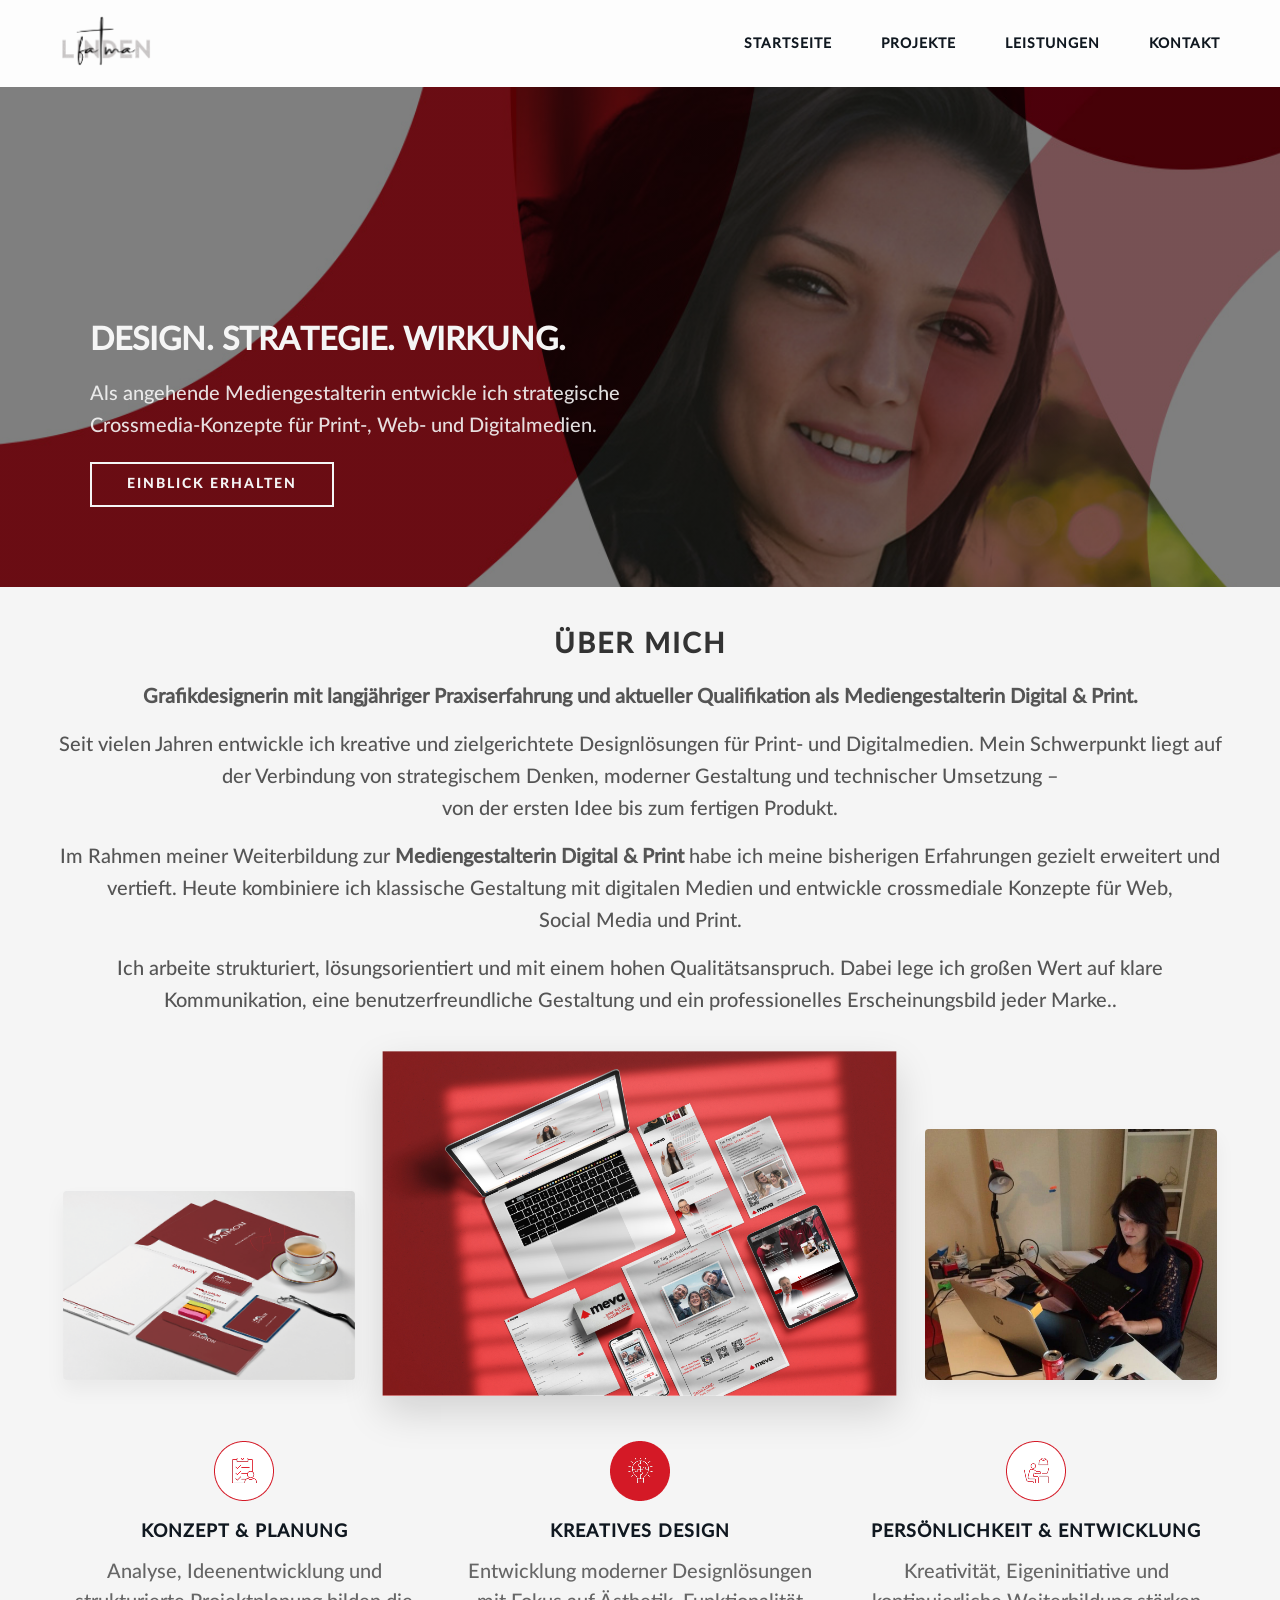
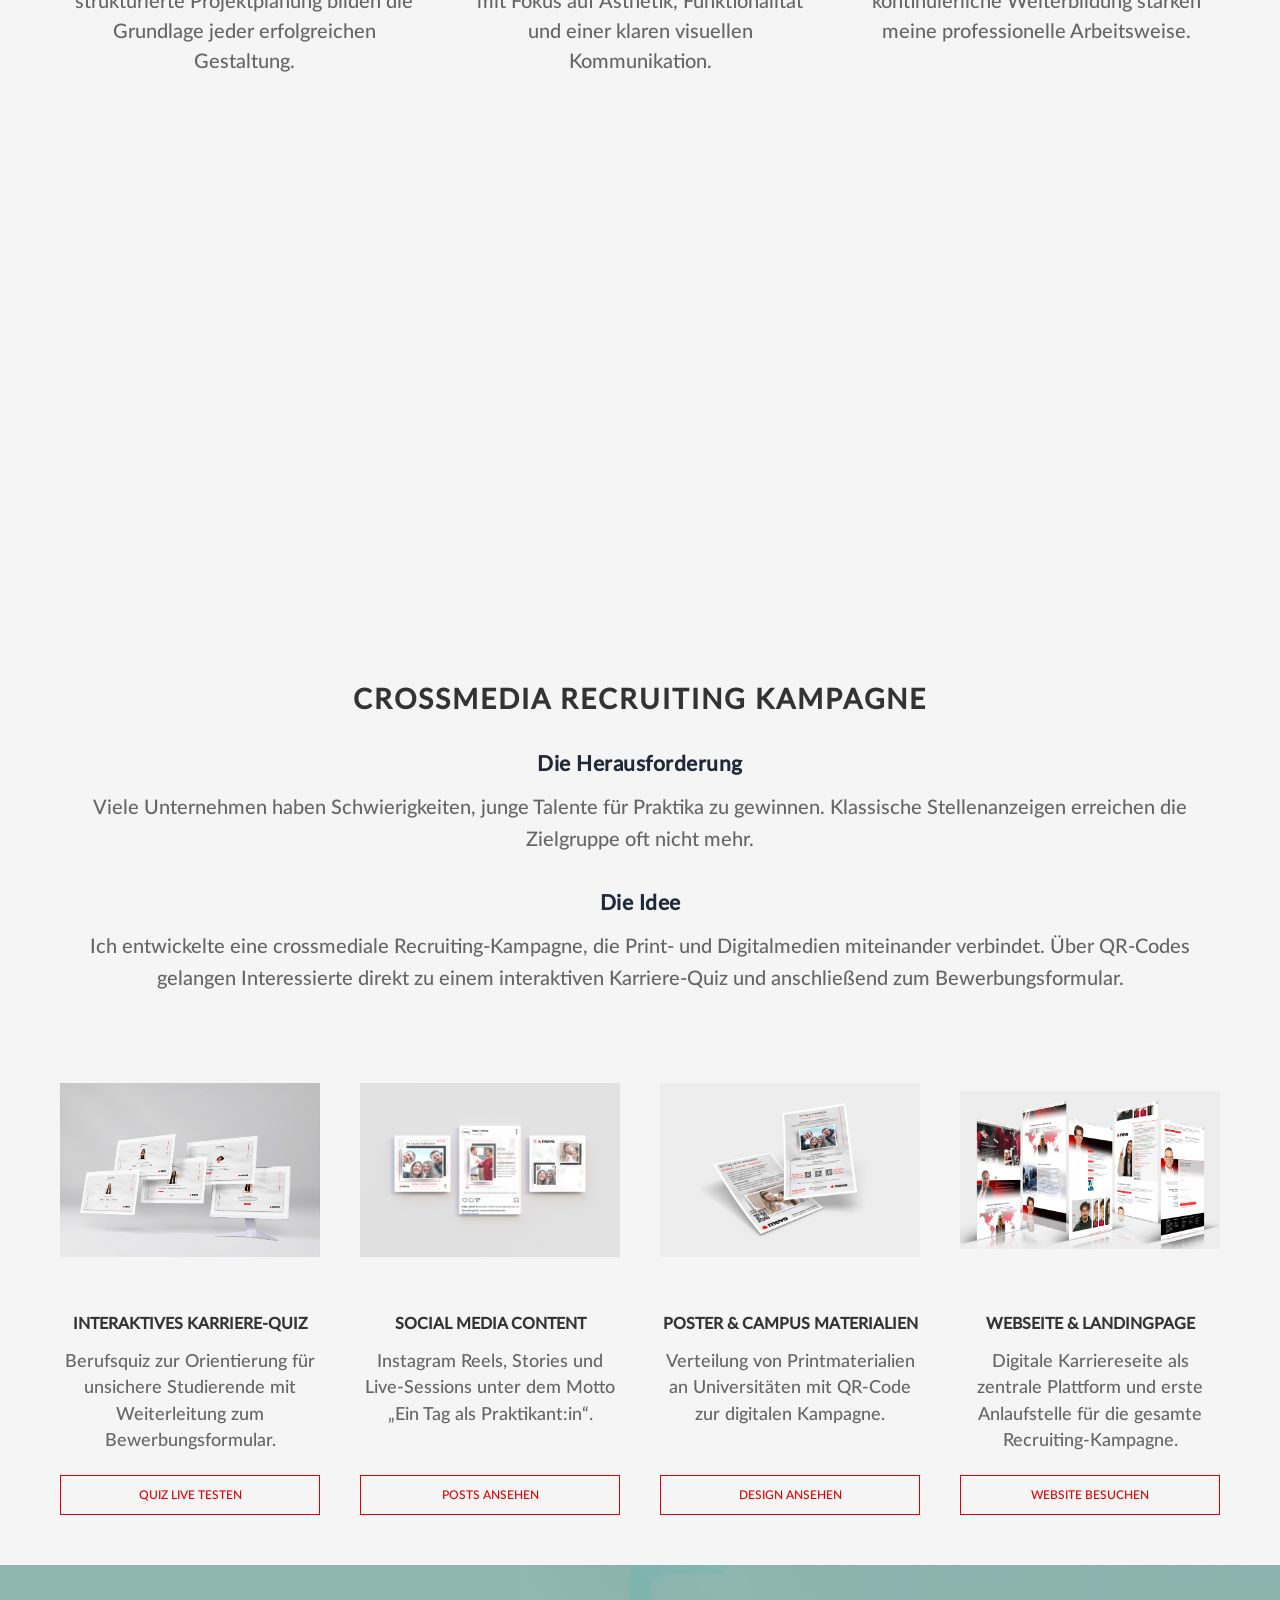
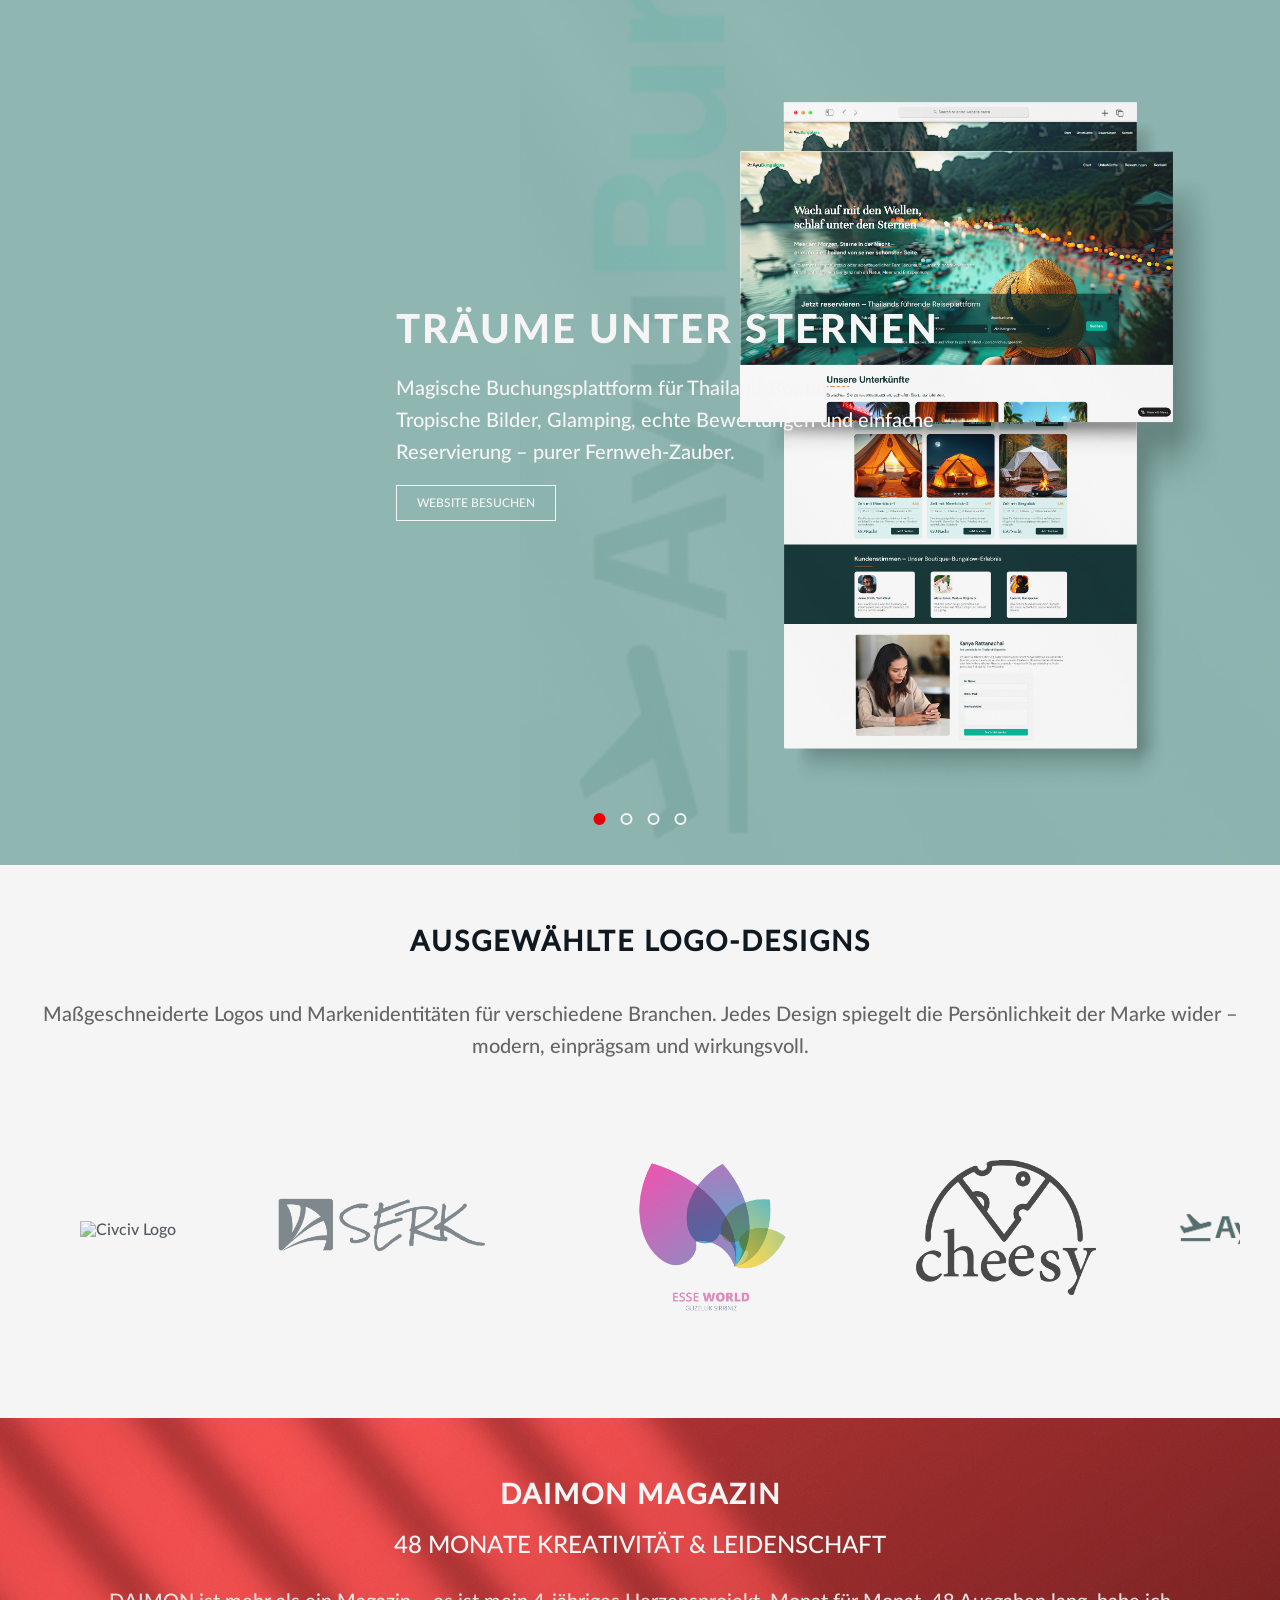
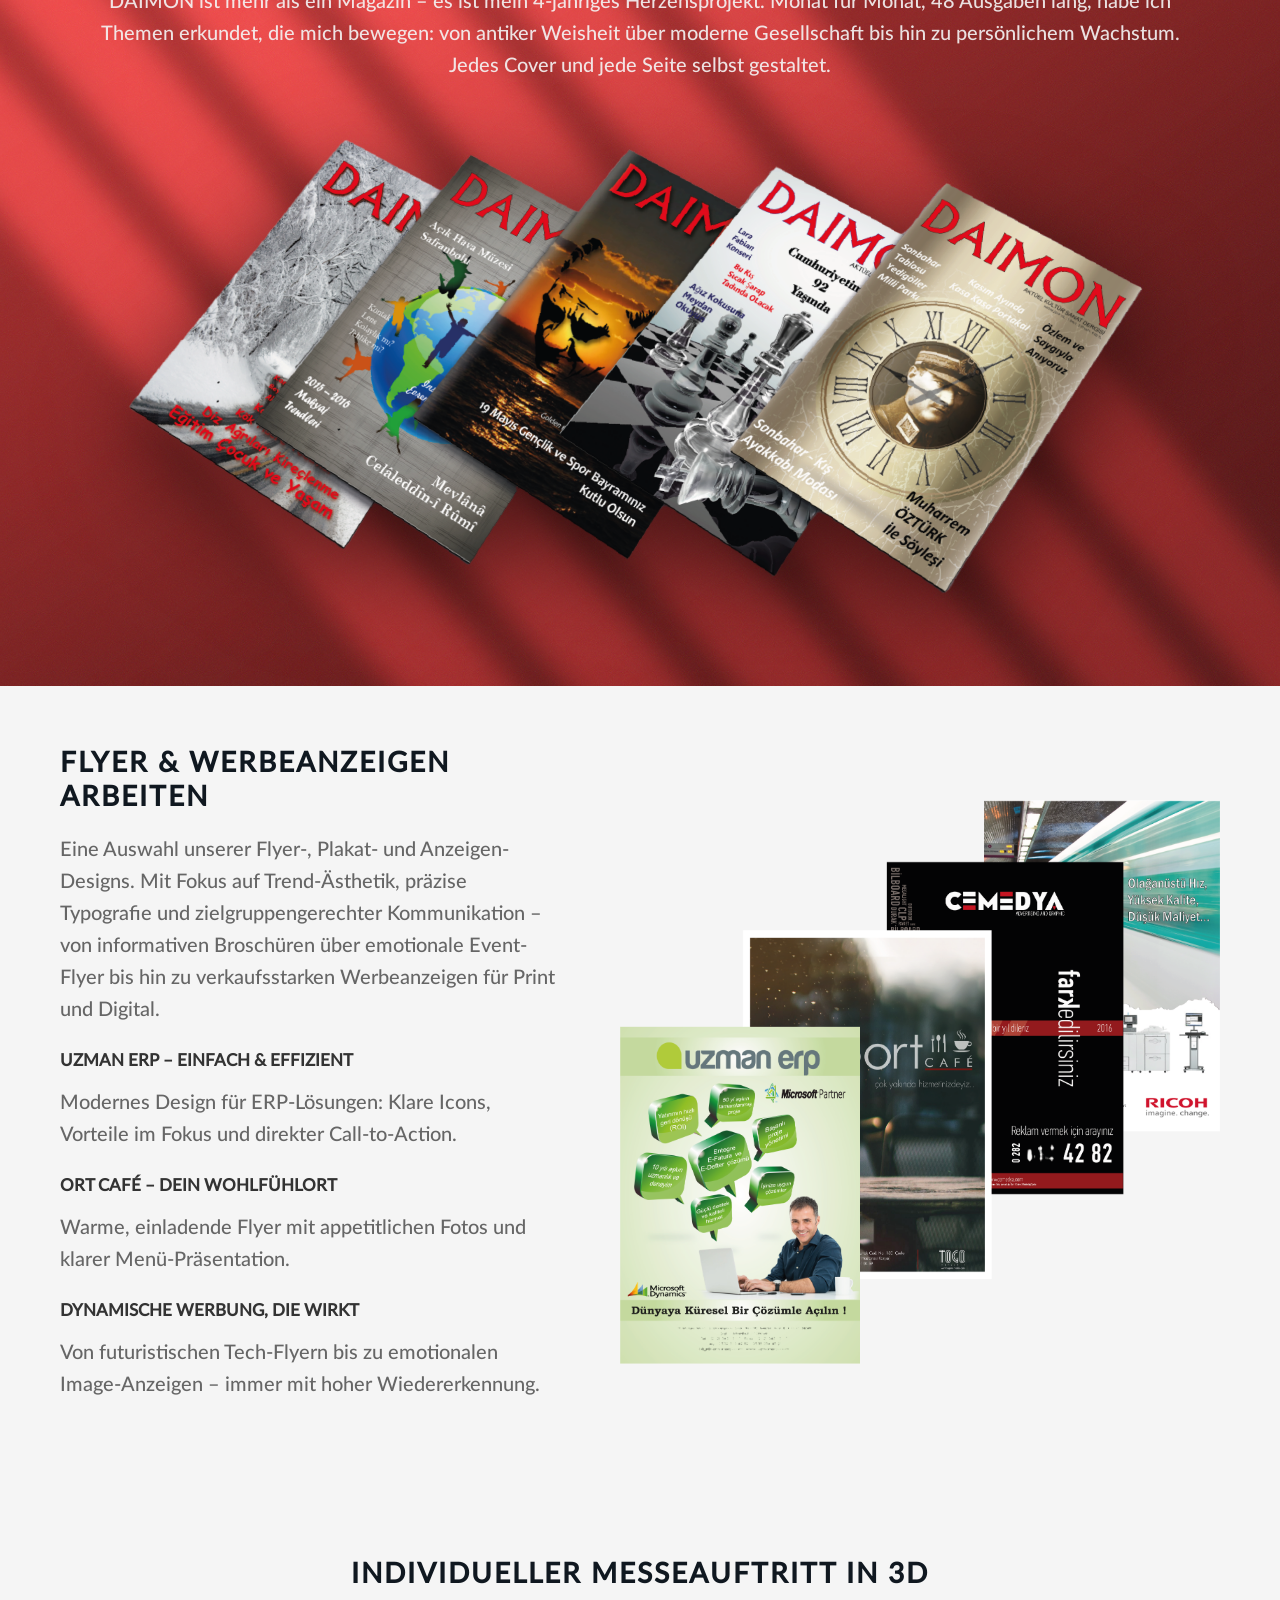
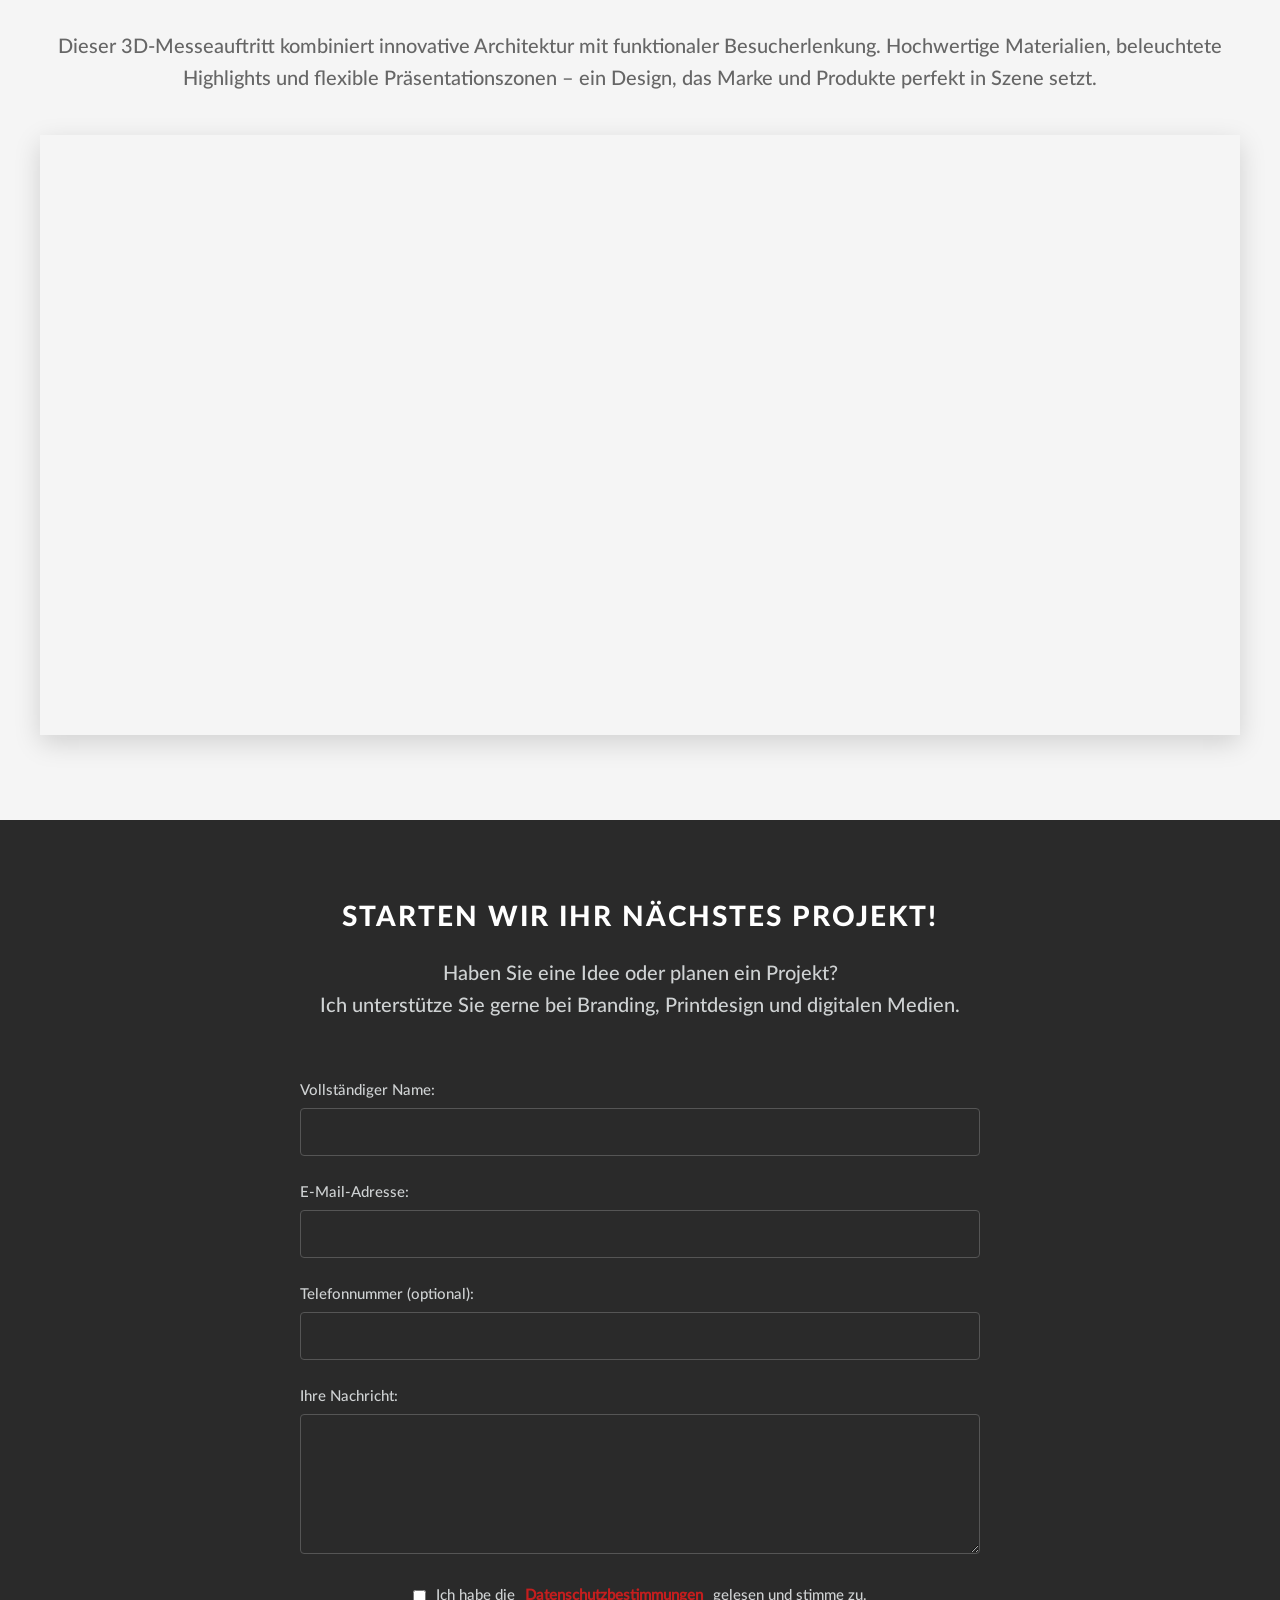
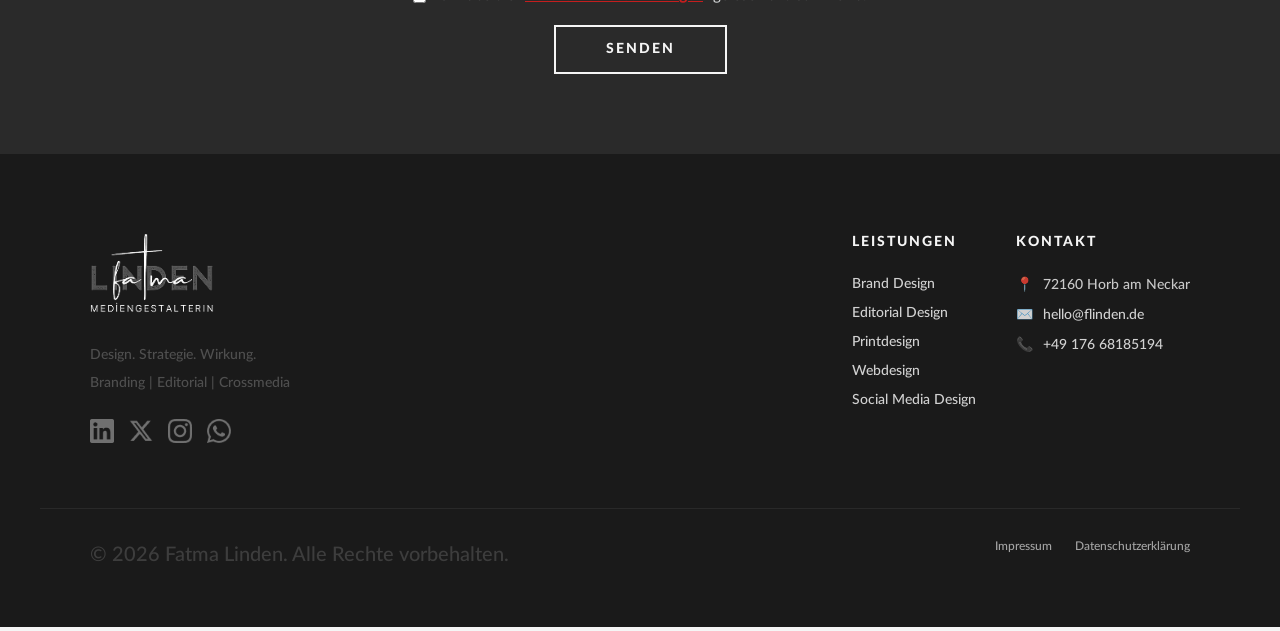
==== commit 04fc4de0: "Update index.html" ====
--- a/index.html
+++ b/index.html
@@ -107,7 +107,7 @@
         <p>
             Viele Unternehmen haben Schwierigkeiten, junge Talente für Praktika zu gewinnen. Klassische Stellenanzeigen erreichen die Zielgruppe oft nicht mehr.
         </p>
-        <h3class="h3klein">Die Idee</h3>
+        <h3 class="h3klein">Die Idee </h3>
 
         <p>
             Ich entwickelte eine crossmediale Recruiting-Kampagne, die Print- und Digitalmedien miteinander verbindet. 
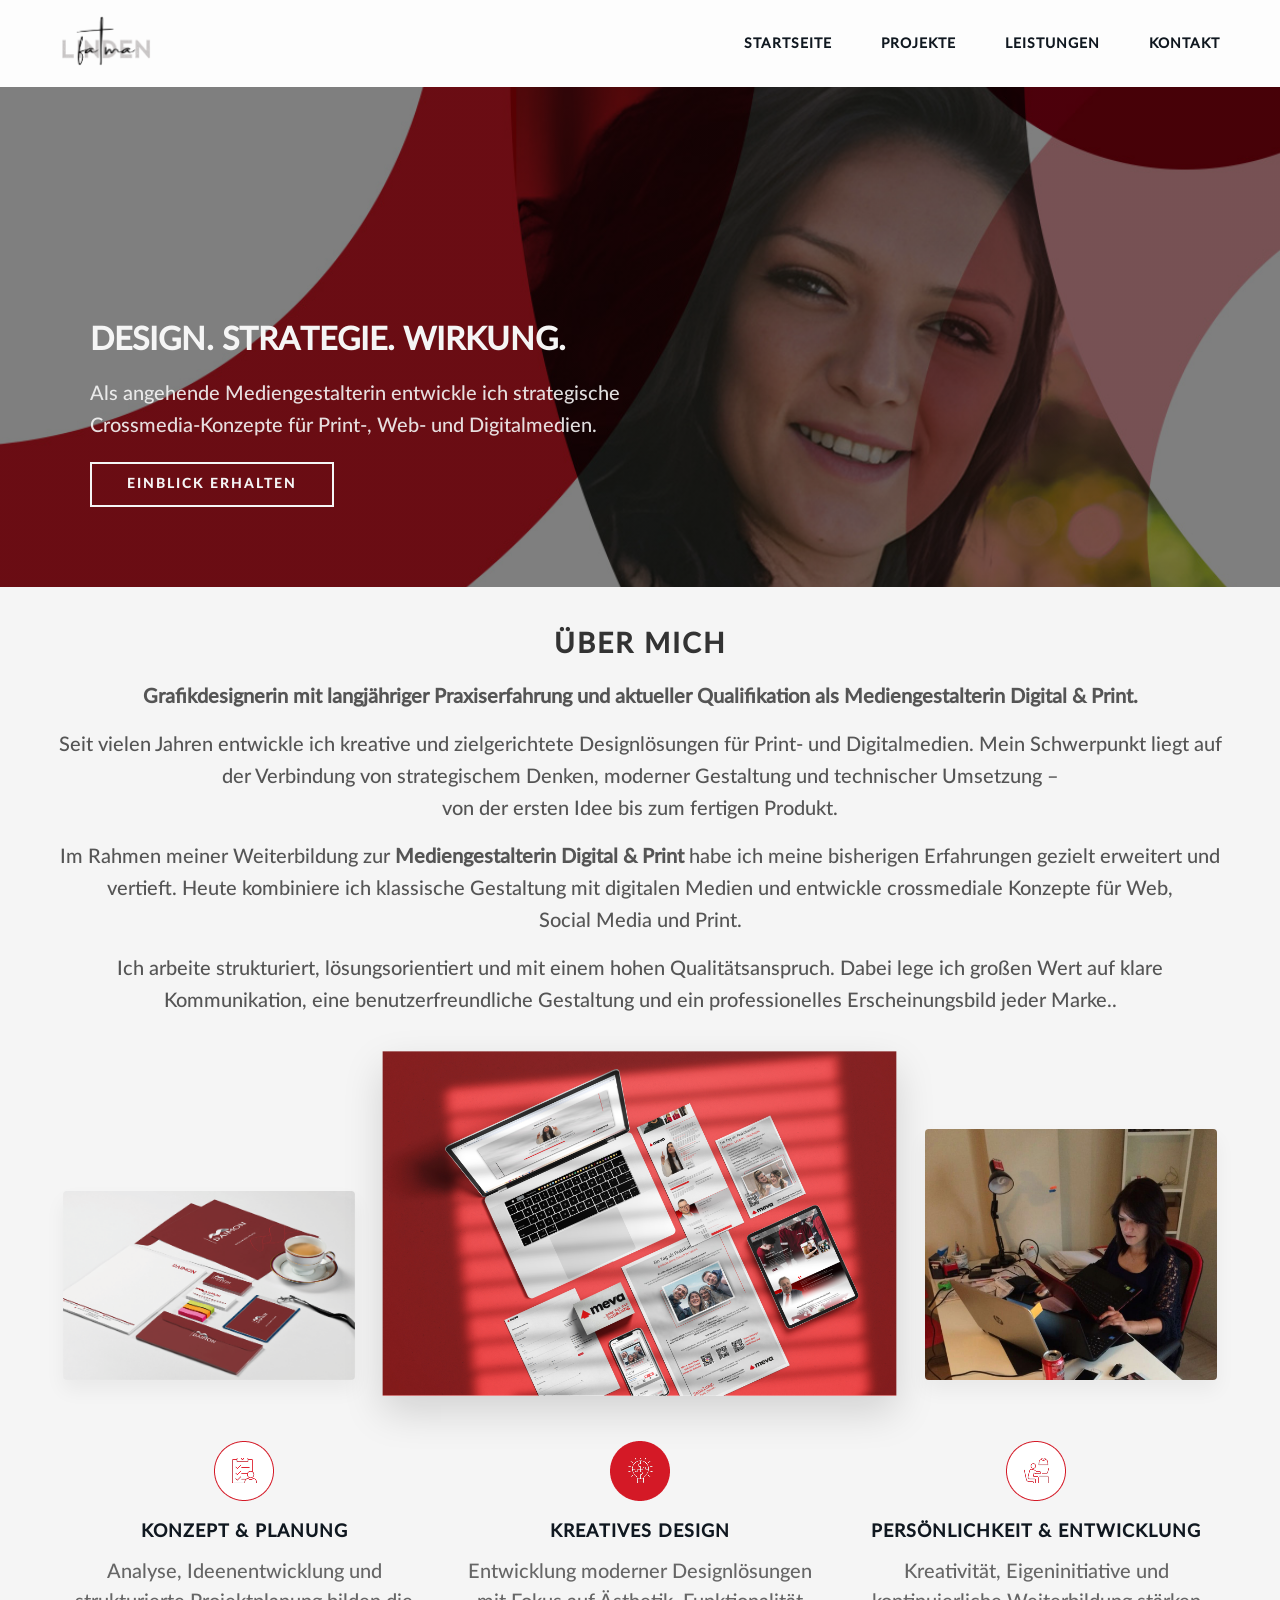
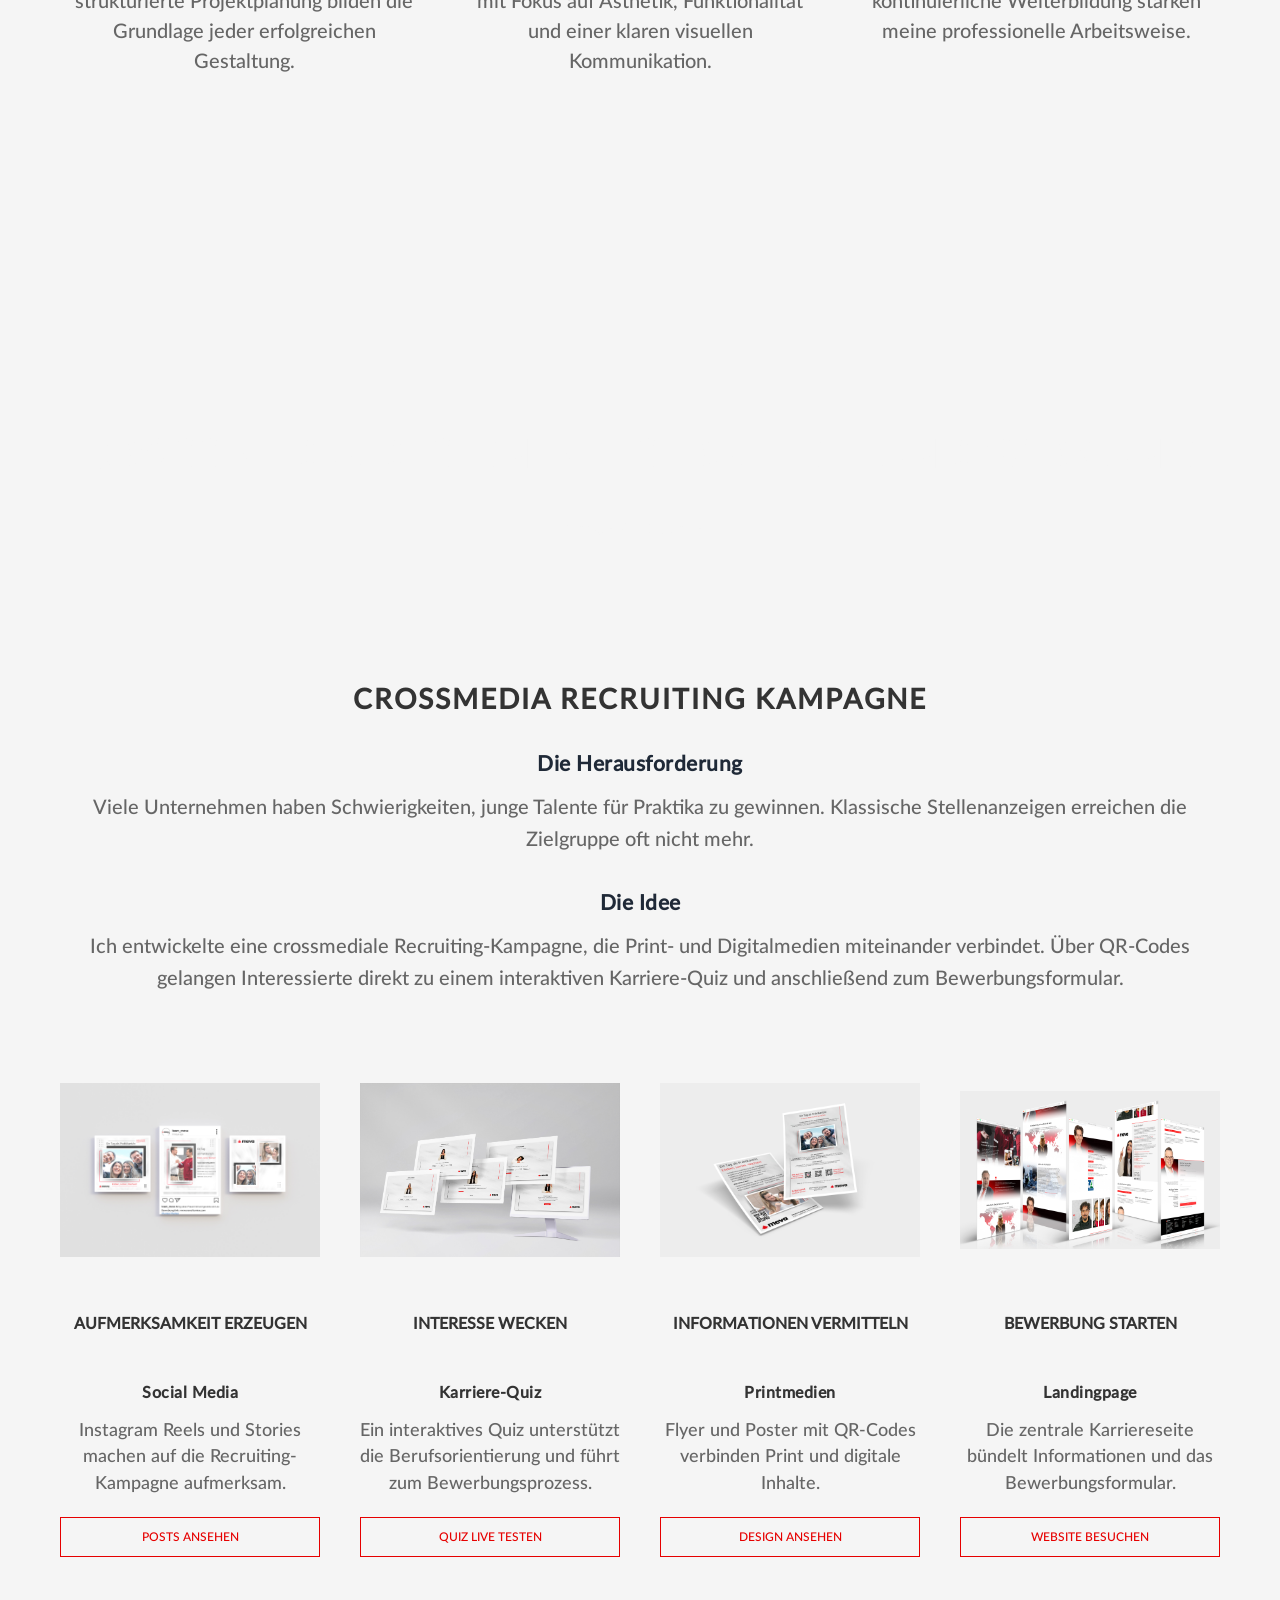
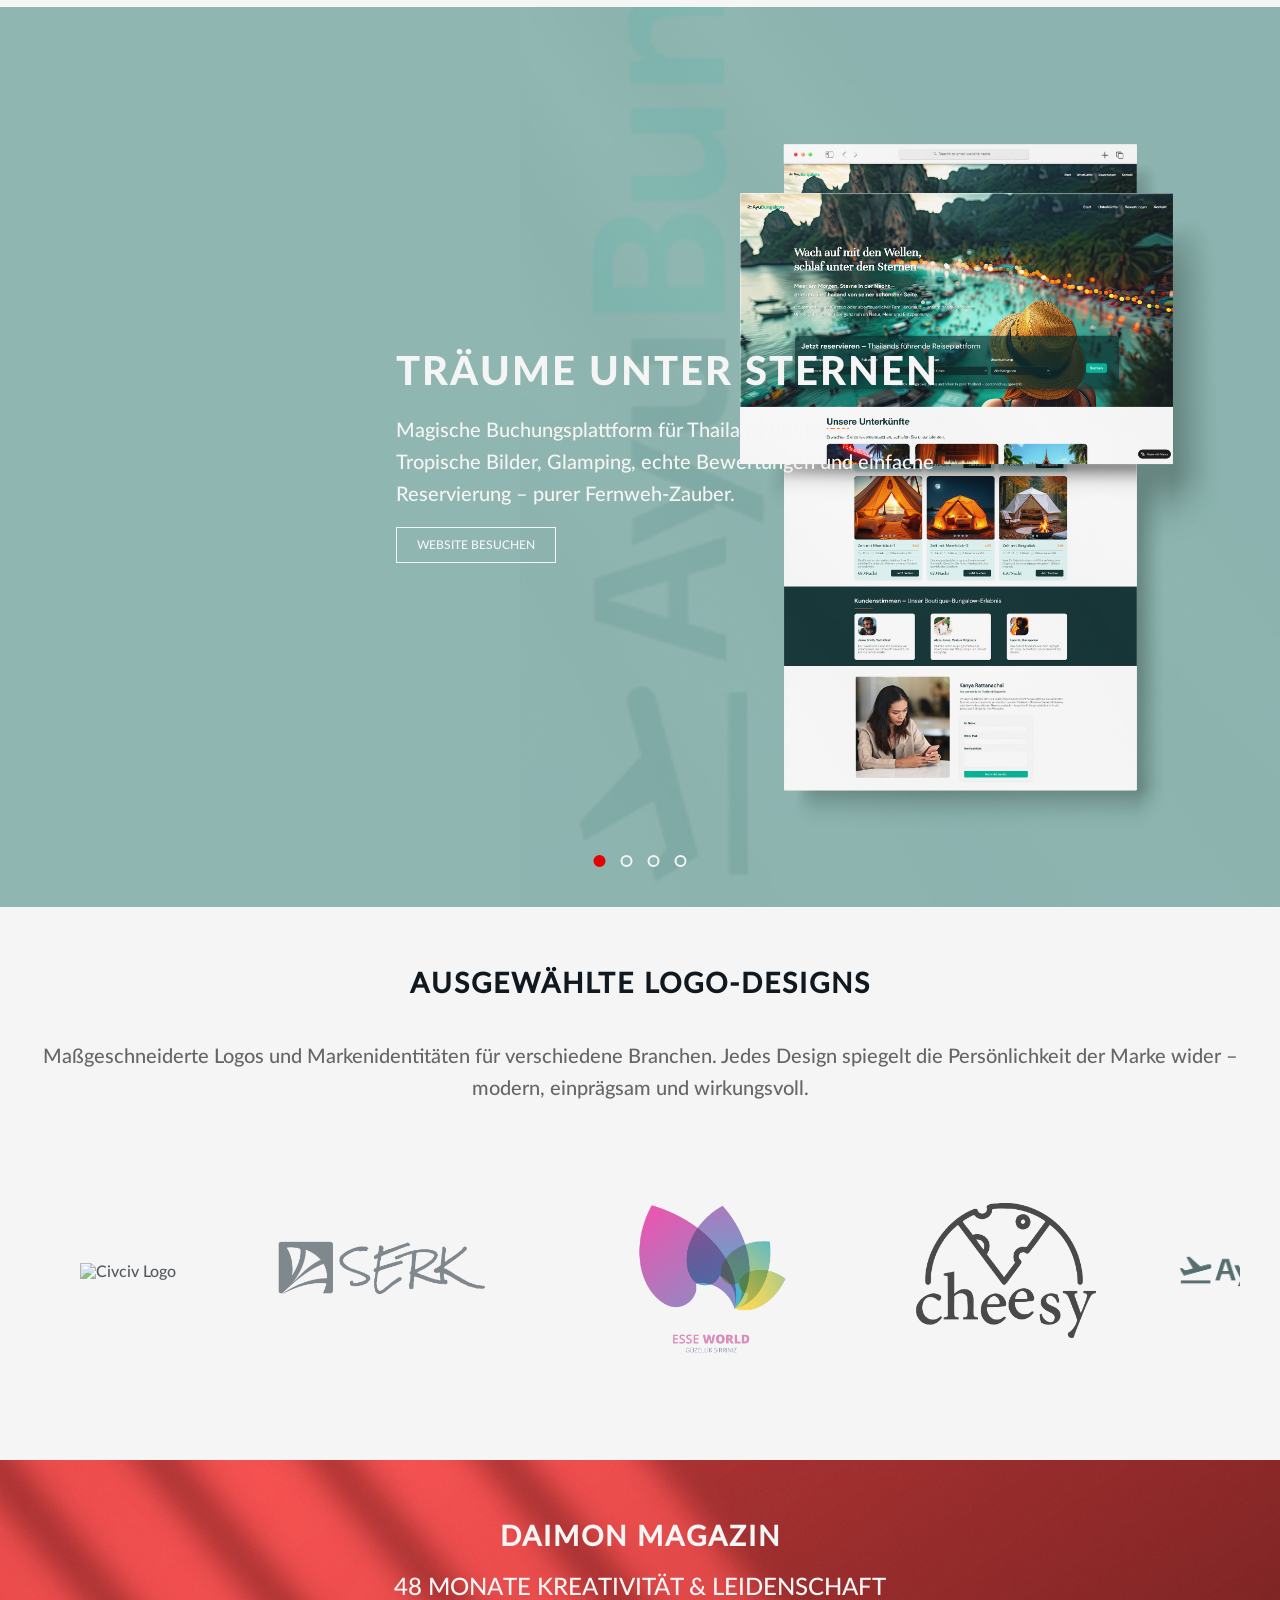
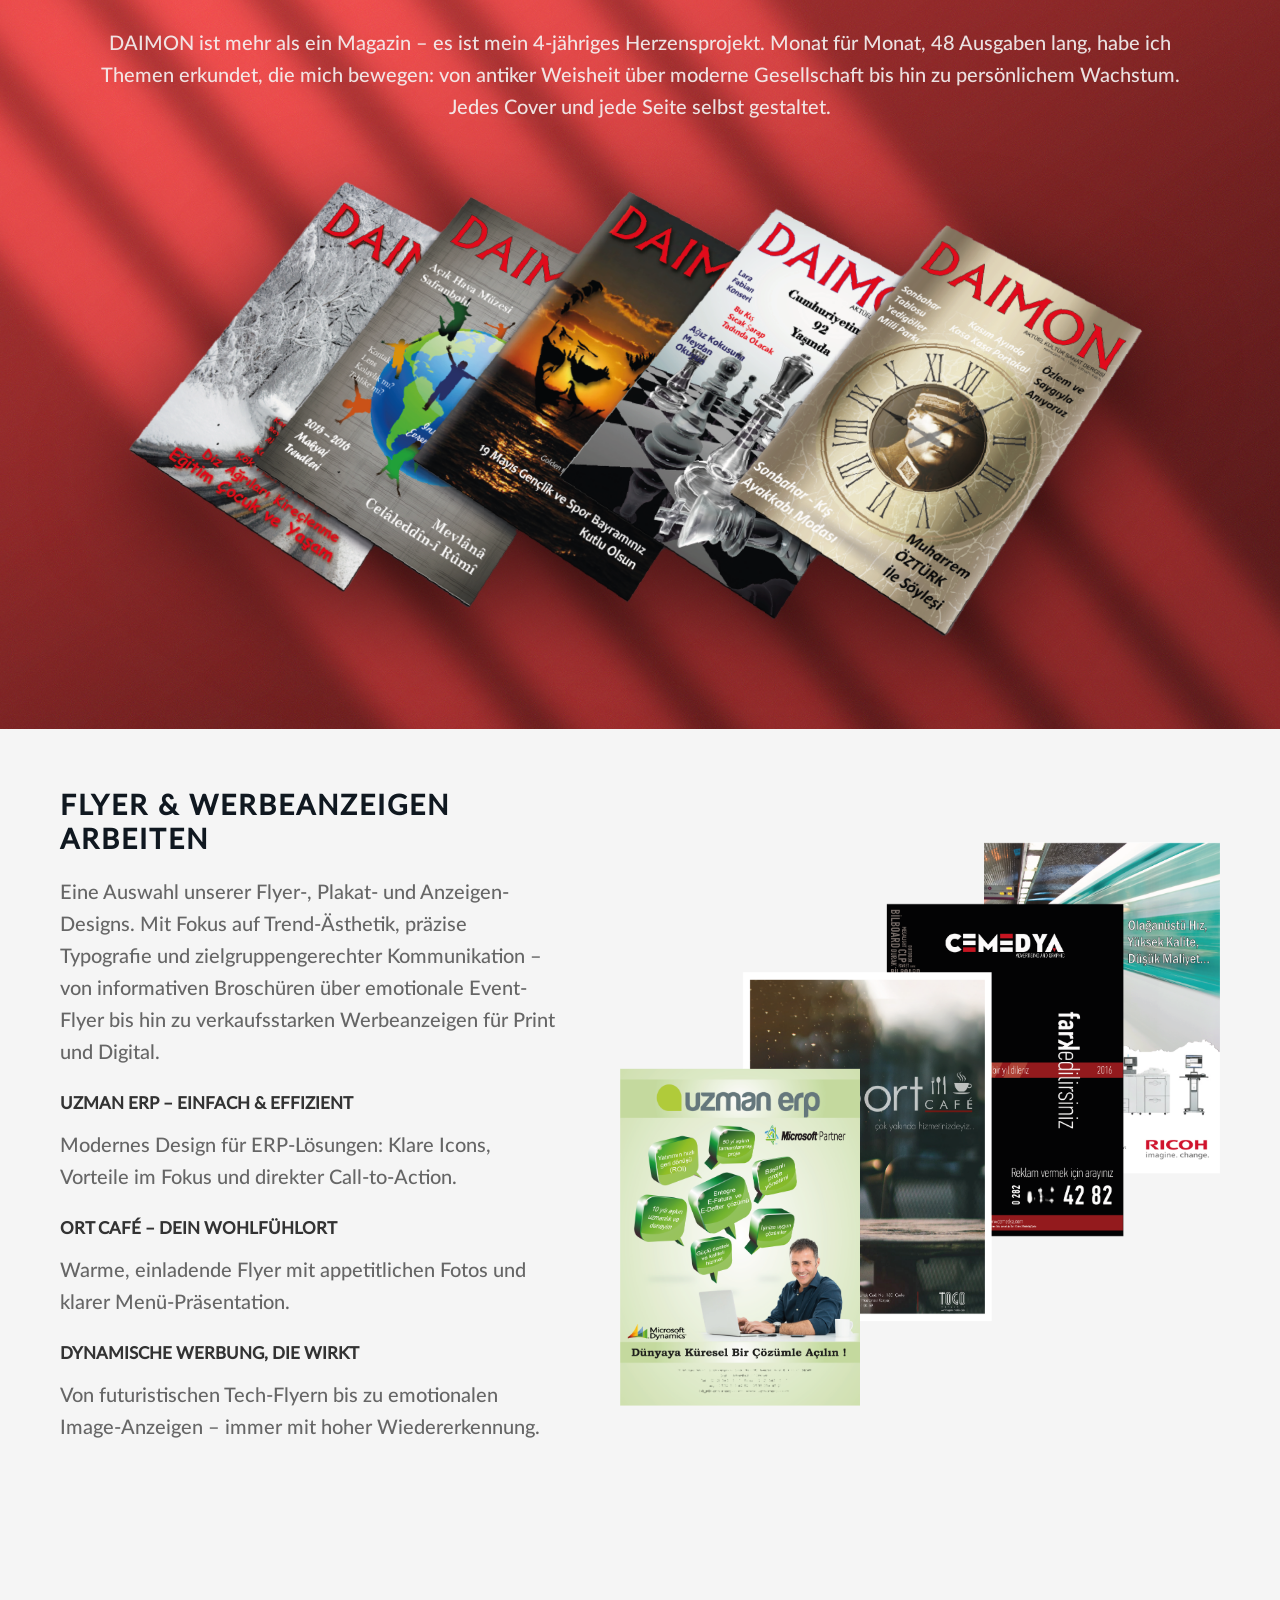
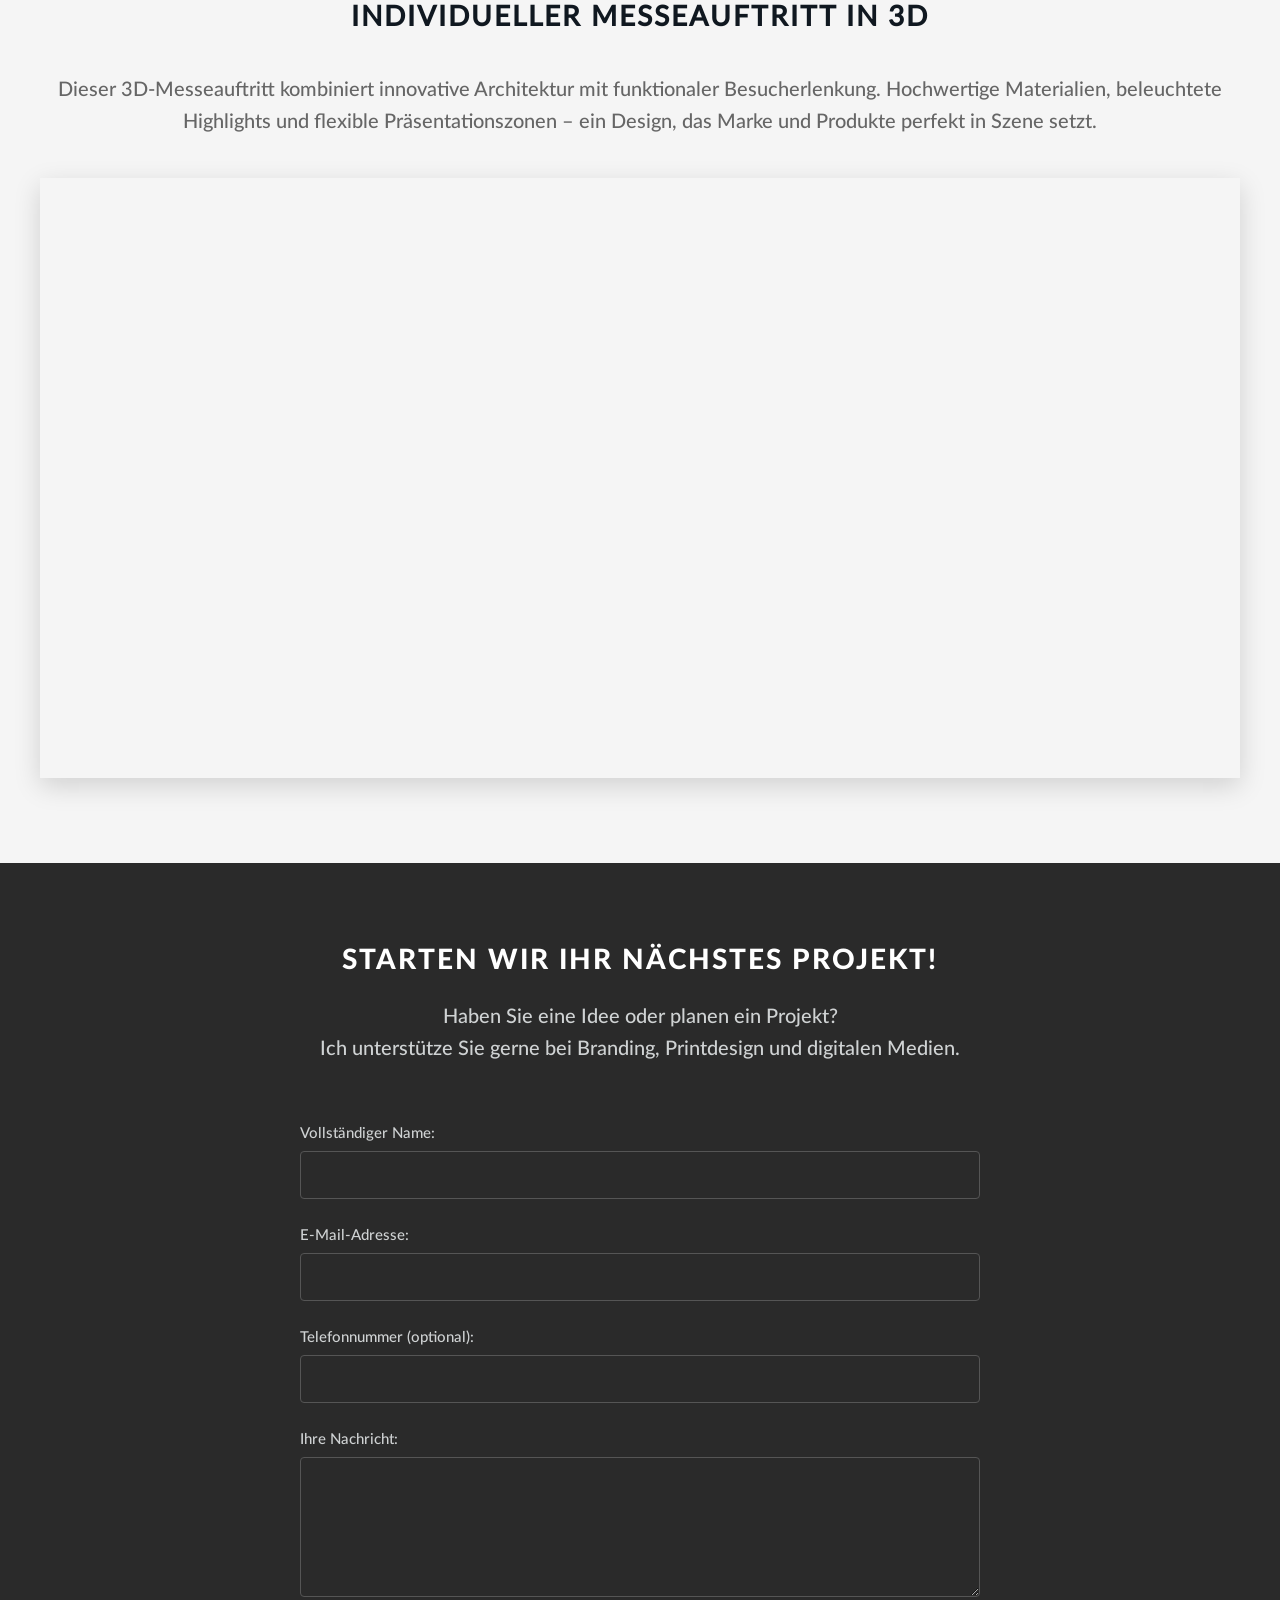
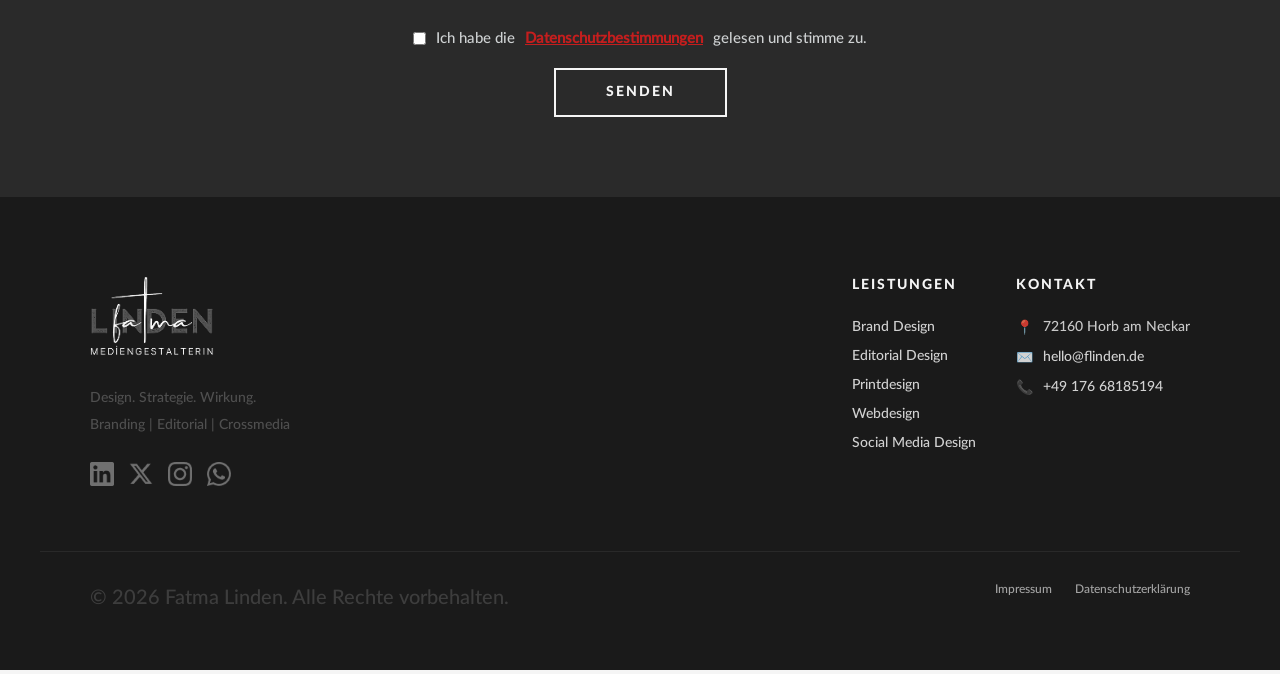
==== commit 11e9adae: "Update print statement from 'Hello' to 'Goodbye'" ====
--- a/index.html
+++ b/index.html
@@ -117,14 +117,34 @@
 
     <div class="cross-container">
 
+        
+
+        <div class="cross-item">
+            <img src="images/meva-sosiale-media.jpg" alt="Social Media">
+
+            <h4>AUFMERKSAMKEIT ERZEUGEN</h4>
+            <h4 class="h3klein">Social Media </h4>
+            
+
+            <p>
+                Instagram Reels und Stories machen auf die Recruiting-Kampagne aufmerksam.
+            </p>
+
+            <a href="#"
+               class="cross-btn preview"
+               data-img="images/meva-sosiale-media.jpg">
+                POSTS ANSEHEN
+            </a>
+        </div>
+
         <div class="cross-item">
             <img src="images/meva-quiz.jpg" alt="Karriere Quiz">
 
-            <h4>INTERAKTIVES KARRIERE-QUIZ</h4>
+            <h4>INTERESSE WECKEN</h4>
+            <h4 class="h3klein">Karriere-Quiz </h4>
 
             <p>
-                Berufsquiz zur Orientierung für unsichere Studierende mit
-                Weiterleitung zum Bewerbungsformular.
+                Ein interaktives Quiz unterstützt die Berufsorientierung und führt zum Bewerbungsprozess.
             </p>
 
             <a href="https://lindenfatma.github.io/meva-berufsquiz/"
@@ -135,30 +155,13 @@
         </div>
 
         <div class="cross-item">
-            <img src="images/meva-sosiale-media.jpg" alt="Social Media">
-
-            <h4>SOCIAL MEDIA CONTENT</h4>
+            <img src="images/flayer-meva.jpg" alt="Flyer">
+
+            <h4>INFORMATIONEN VERMITTELN</h4>
+            <h4 class="h3klein">Printmedien </h4>
 
             <p>
-                Instagram Reels, Stories und Live-Sessions unter dem Motto
-                „Ein Tag als Praktikant:in“.
-            </p>
-
-            <a href="#"
-               class="cross-btn preview"
-               data-img="images/meva-sosiale-media.jpg">
-                POSTS ANSEHEN
-            </a>
-        </div>
-
-        <div class="cross-item">
-            <img src="images/flayer-meva.jpg" alt="Flyer">
-
-            <h4>POSTER &amp; CAMPUS MATERIALIEN</h4>
-
-            <p>
-                Verteilung von Printmaterialien an Universitäten mit QR-Code
-                zur digitalen Kampagne.
+                Flyer und Poster mit QR-Codes verbinden Print und digitale Inhalte.
             </p>
 
             <a href="#"
@@ -171,11 +174,11 @@
         <div class="cross-item">
             <img src="images/meva-web-mockup.jpg" alt="Website">
 
-            <h4>WEBSEITE &amp; LANDINGPAGE</h4>
+            <h4>BEWERBUNG STARTEN</h4>
+            <h4 class="h3klein">Landingpage </h4>
 
             <p>
-                Digitale Karriereseite als zentrale Plattform und erste
-                Anlaufstelle für die gesamte Recruiting-Kampagne.
+                Die zentrale Karriereseite bündelt Informationen und das Bewerbungsformular.
             </p>
 
             <a href="https://www.figma.com/proto/xWHJwk8iYEd4xaFm70h8of/UI-Kit?node-id=4051-300&t=ZDDK7Ko39lvkPDb8-0&scaling=min-zoom&content-scaling=fixed&page-id=4009%3A2&starting-point-node-id=4022%3A66"
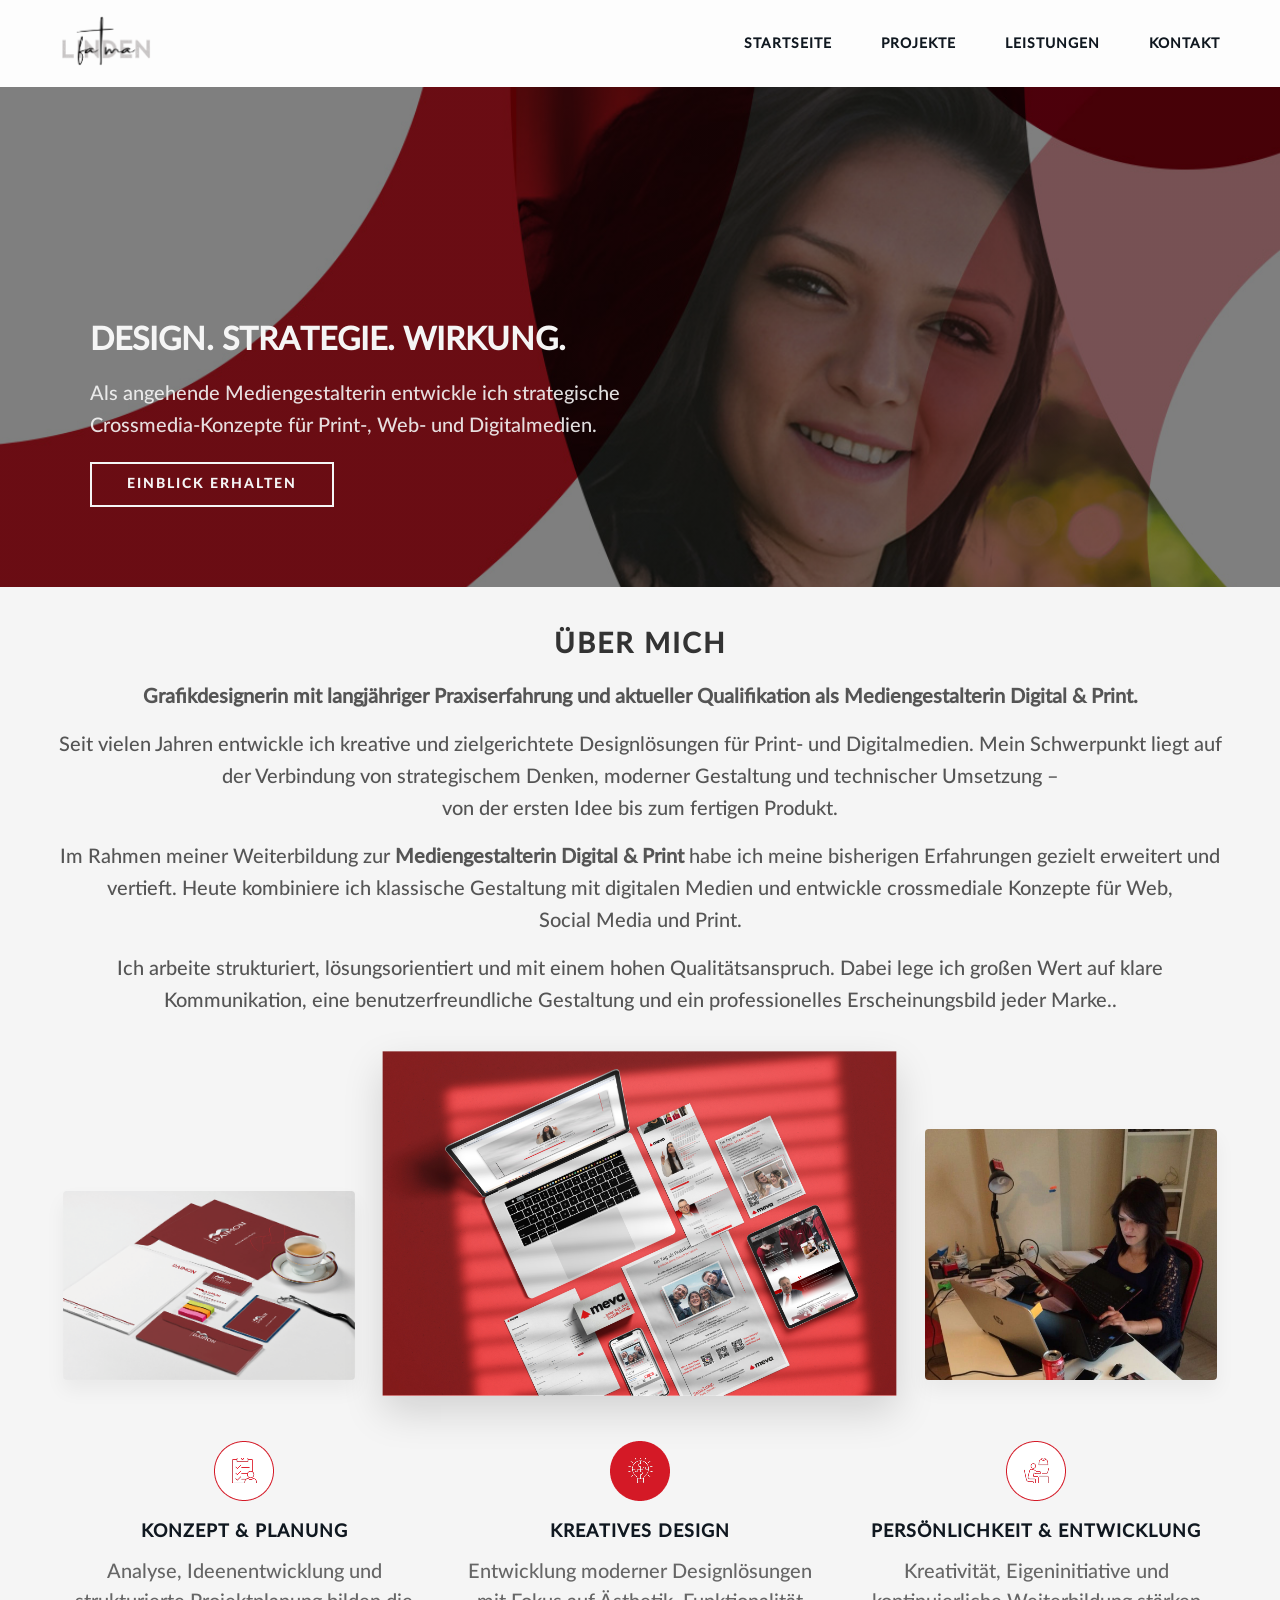
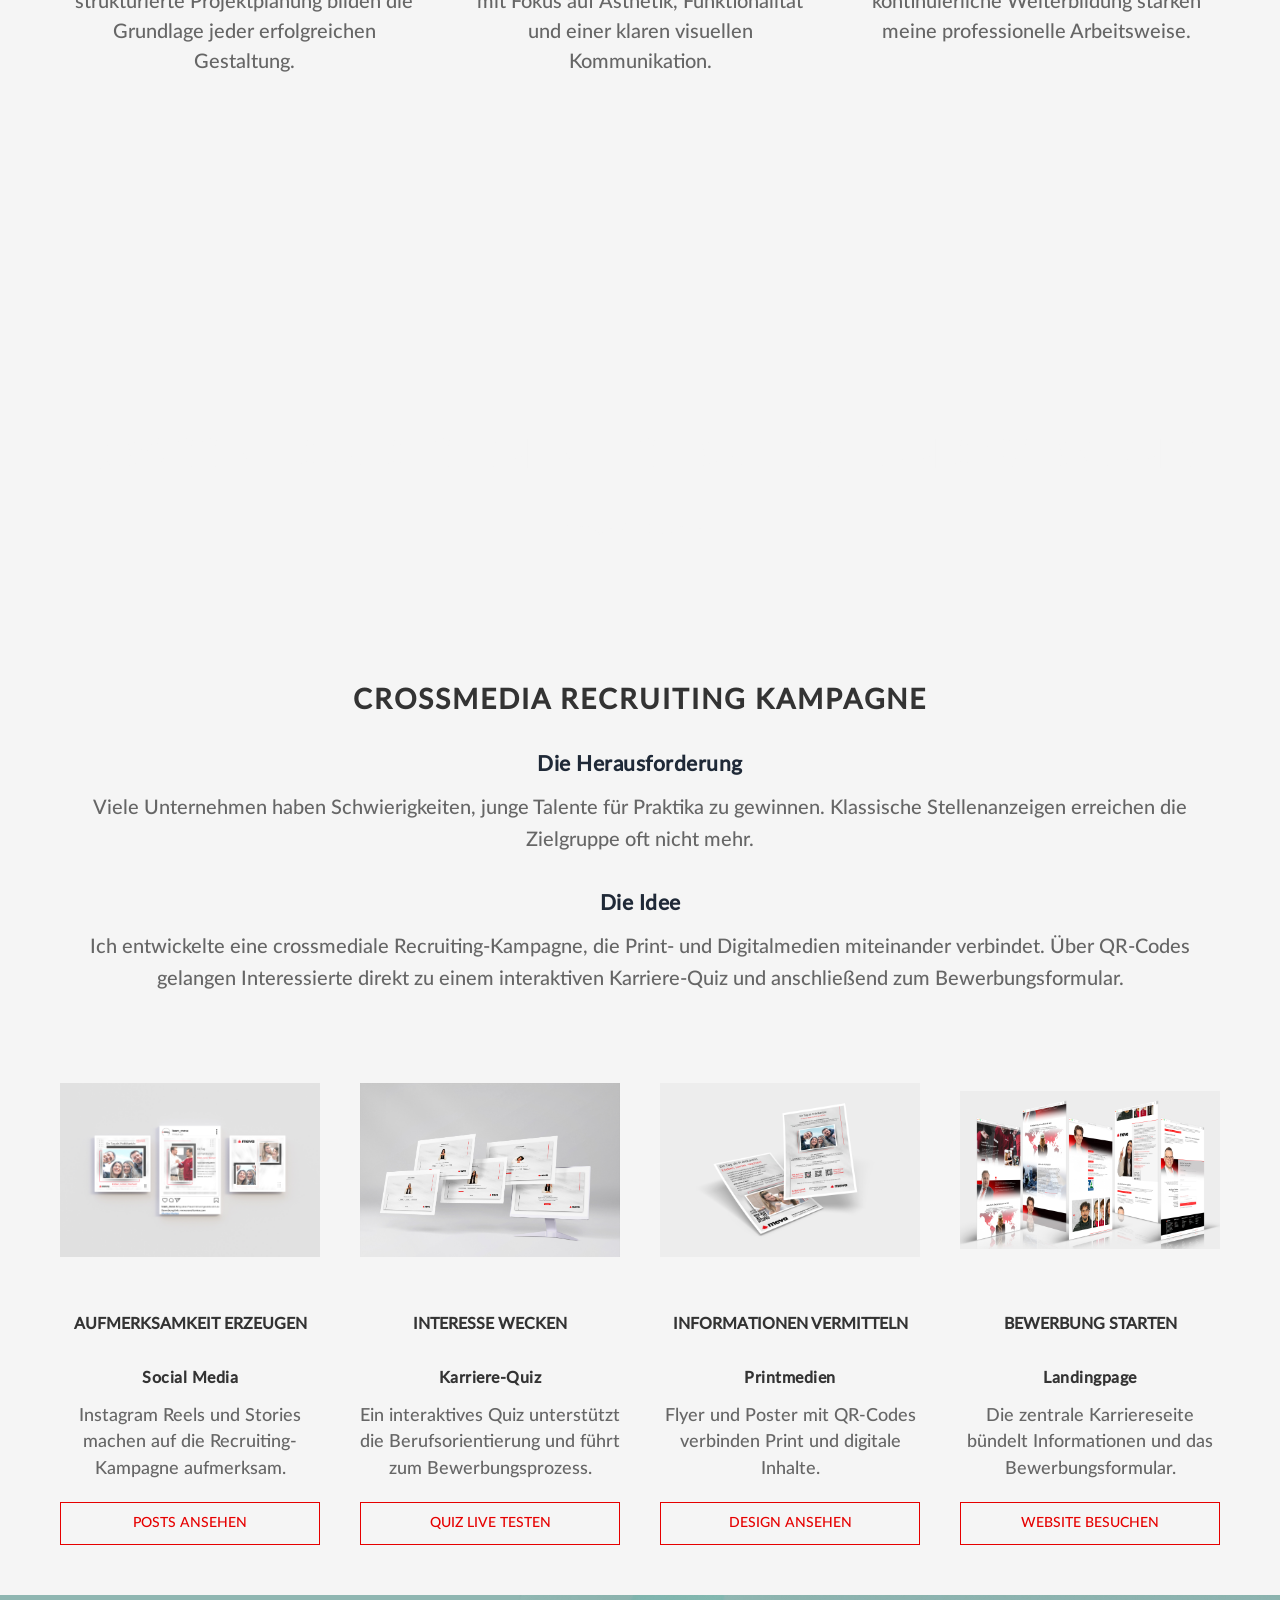
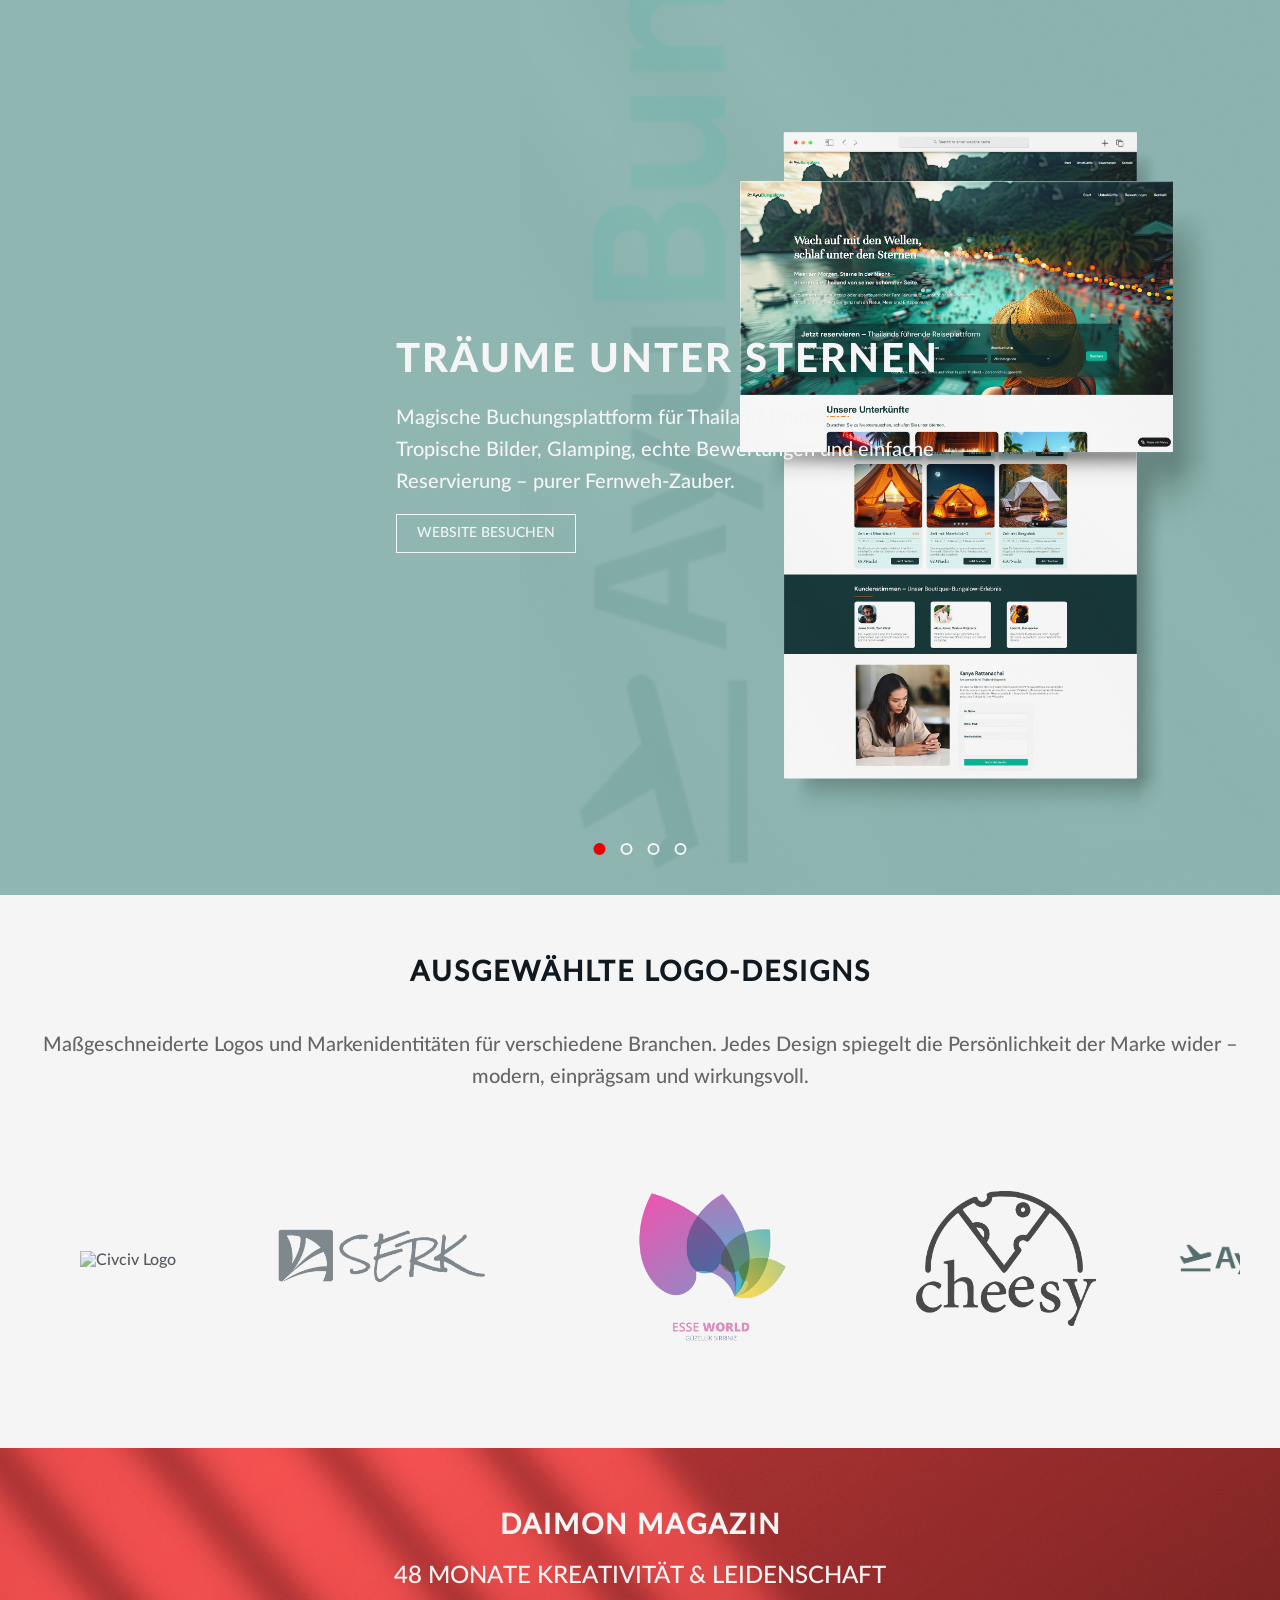
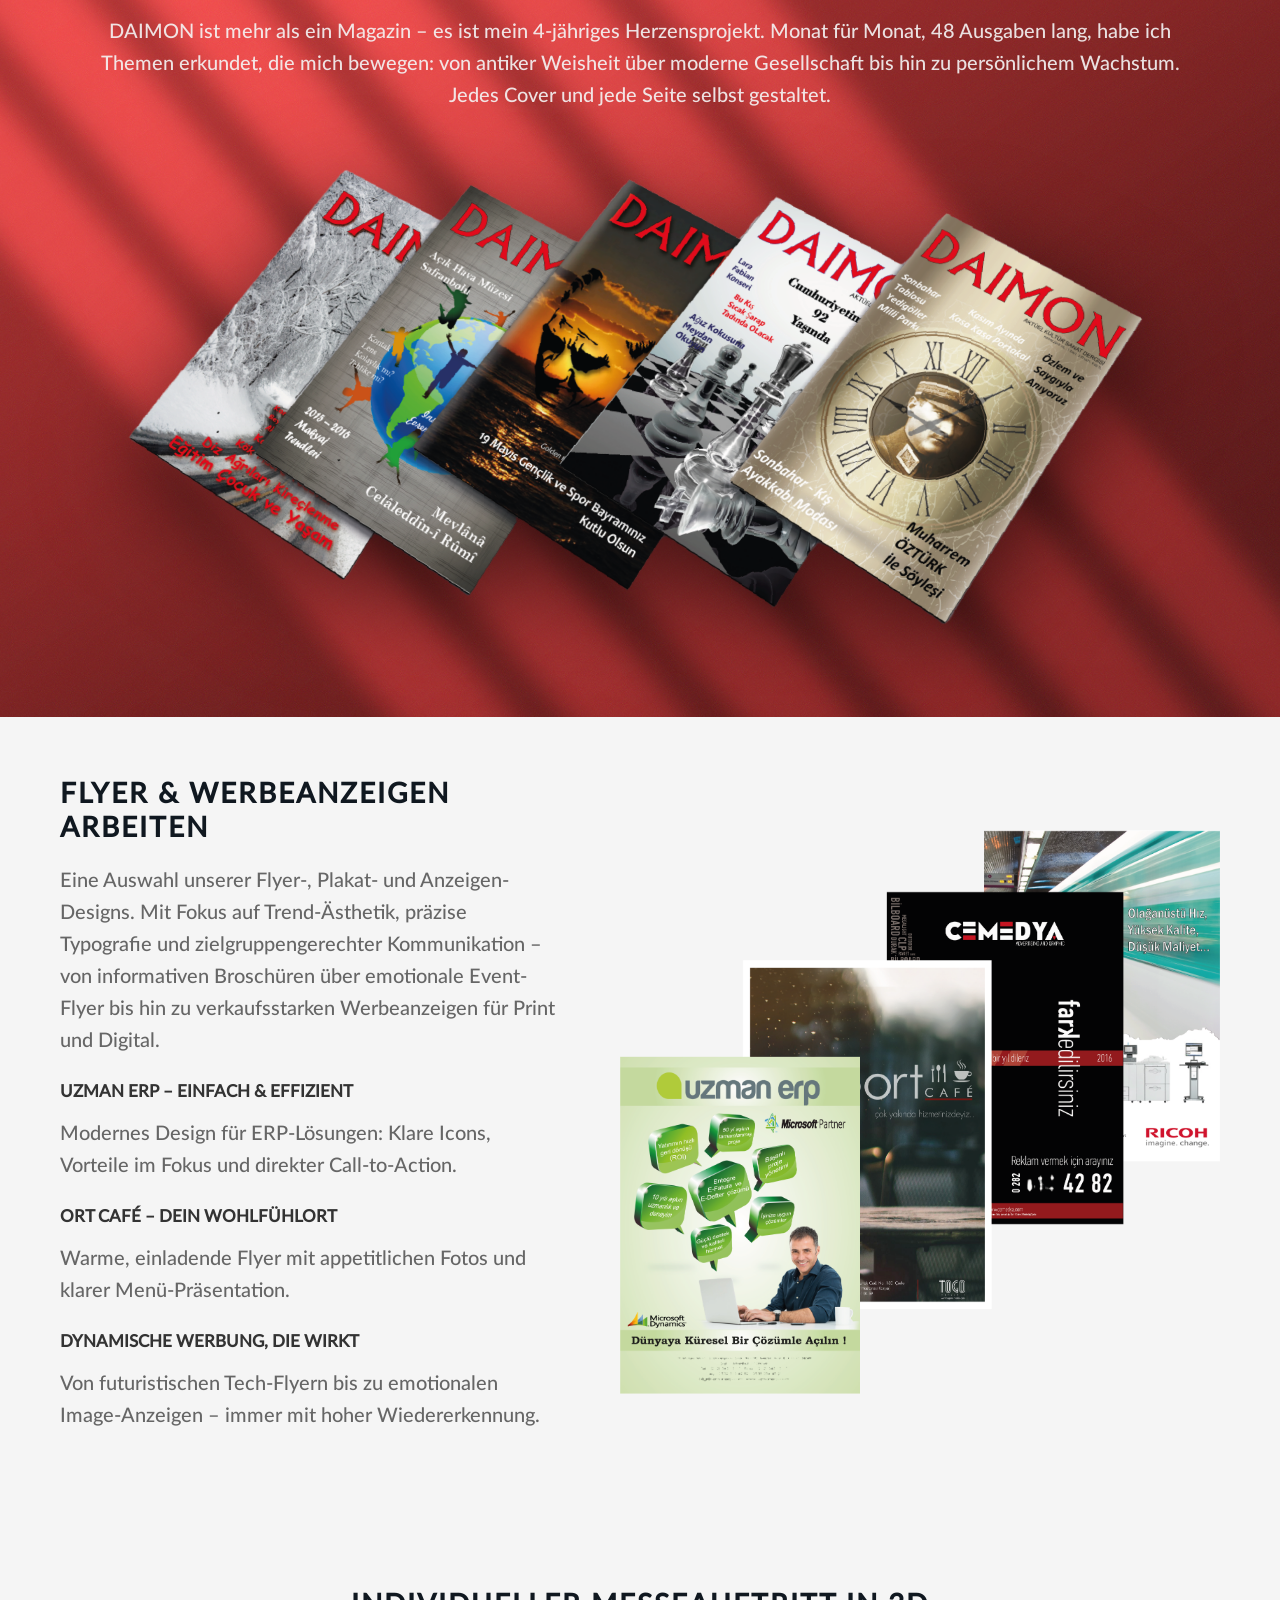
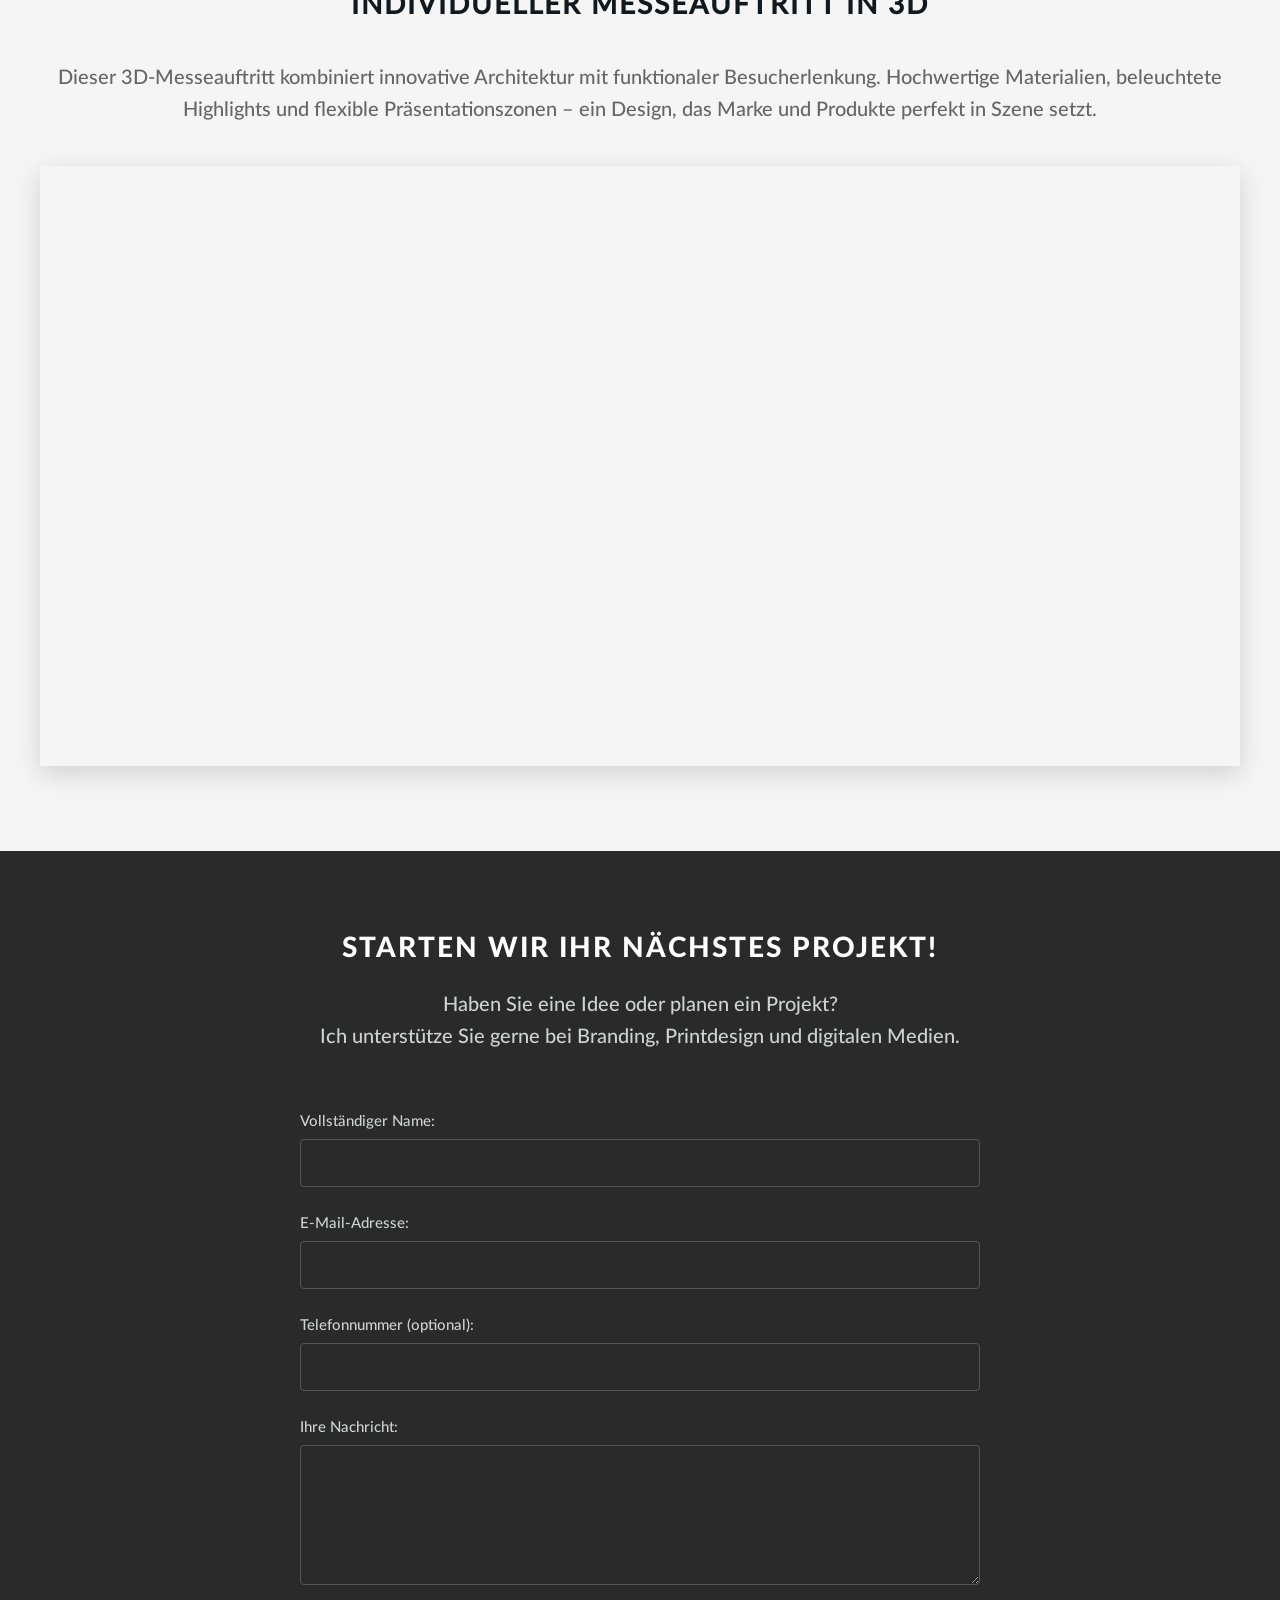
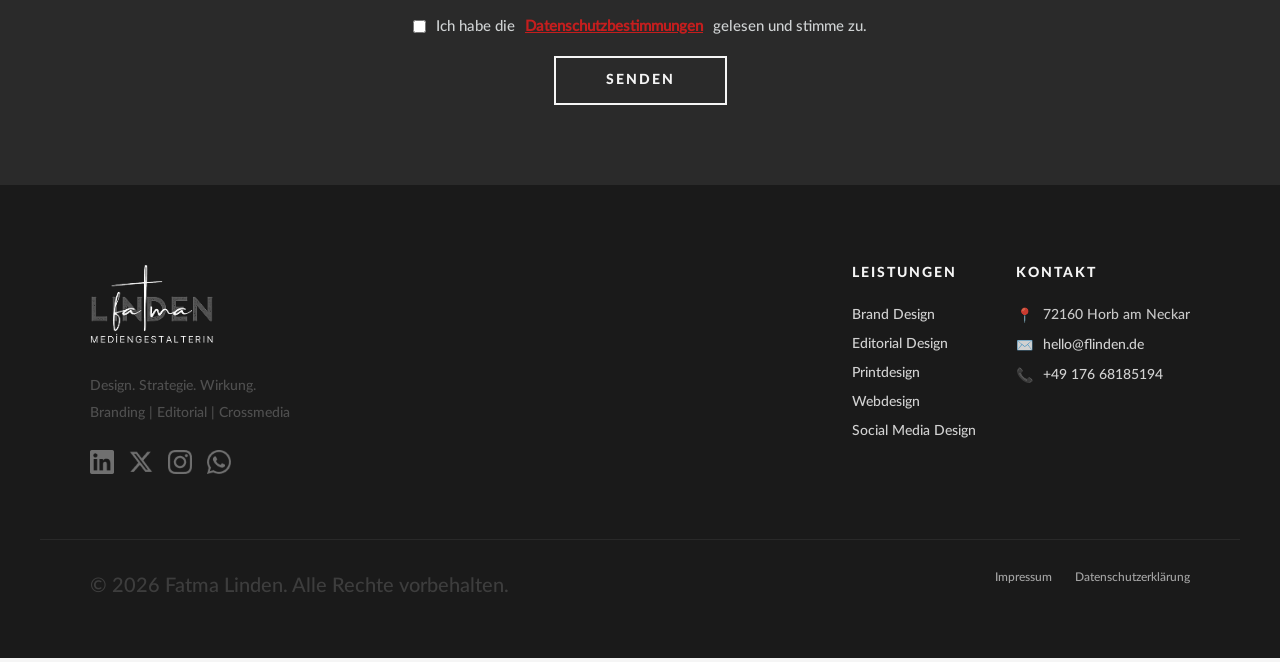
==== commit 24be6a36: "Update index.html" ====
--- a/index.html
+++ b/index.html
@@ -428,7 +428,7 @@
             <div class="footer-socials">
                 <a href="https://www.linkedin.com/in/fatma-linden-24768910b/"><img src="icons/linkedin.png" alt="LinkedIn"></a>
                 <a href="https://x.com/fatmaLindenn"><img src="icons/x.png" alt="X"></a>
-                <a href="https://www.instagram.com/fatma_linden"><img src="icons/ins.png" alt="Instagram"></a>
+                <a href="https://www.https://www.instagram.com/fatmalinden/"><img src="icons/ins.png" alt="Instagram"></a>
                 <a href="https://wa.me/4917668185194" target="_blank">
                 <img src="icons/whatsapp.png" alt="WhatsApp">
 </a>
--- a/style.css
+++ b/style.css
@@ -318,15 +318,18 @@
     color: #000000;
 }
 
-/* sec4 - Cross Section 
+
+/* sec4 - neu */
 #sec4 {
     padding: 50px 20px;
     text-align: center;
 }
+
 .cross-text {
     max-width: 1200px;
-    margin: 0 auto;
-}
+    margin: 0 auto 50px;
+}
+
 .cross-text h2 {
     text-transform: uppercase;
     font-size: 28px;
@@ -334,84 +337,13 @@
     margin-bottom: 20px;
     color: #333;
 }
+
 .cross-text p {
     font-size: 1.25rem;
     line-height: 1.6;
     color: #666;
     margin-bottom: 15px;
 }
-.cross-container {
-    display: grid;
-    grid-template-columns: 1fr 1fr 1fr 1fr;
-    align-items: stretch;
-    gap: 40px;
-    width: 100%;
-}
-.cross-item {
-    display: flex;
-    flex-direction: column;
-    text-align: center;
-    height: 100%;
-}
-.cross-item img {
-    width: 100%;
-    height: 250px;
-    object-fit: contain;
-    margin-bottom: 20px 0;
-}
-.cross-item h4 {
-    font-size: 16px;
-    margin-bottom: 15px;
-    color: #333;
-}
-.cross-item p {
-    flex-grow: 1;
-    margin-bottom: 20px;
-    color: #666;
-    font-size: 1.25rem;
-    
-    
-}
-.cross-btn {
-    display: inline-block;
-    padding: 10px 20px;
-    color: #e60000;
-    text-decoration: none;
-    border: 1px solid #e60000;
-    font-size: 12px;
-    transition: 0.3s ease;
-}
-.cross-btn:hover {
-    background-color: #e60000;
-    color: #f5f5f5;
-}
-*/
-
-/* sec4 - neu */
-#sec4 {
-    padding: 50px 20px;
-    text-align: center;
-}
-
-.cross-text {
-    max-width: 1200px;
-    margin: 0 auto 50px;
-}
-
-.cross-text h2 {
-    text-transform: uppercase;
-    font-size: 28px;
-    letter-spacing: 2px;
-    margin-bottom: 20px;
-    color: #333;
-}
-
-.cross-text p {
-    font-size: 1.25rem;
-    line-height: 1.6;
-    color: #666;
-    margin-bottom: 15px;
-}
 
 .cross-container {
     display: grid;
@@ -436,7 +368,7 @@
 
 .cross-item h4 {
     font-size: 16px;
-    margin-bottom: 15px;
+    
     color: #333;
 }
 
@@ -448,13 +380,15 @@
     line-height: 1.5;
 }
 
+
 .cross-btn {
     display: inline-block;
     padding: 12px 20px;
     border: 1px solid #e60000;
     color: #e60000;
     text-decoration: none;
-    font-size: 12px;
+    font-size: 14px;
+    
     transition: 0.3s ease;
 }
 
@@ -462,6 +396,7 @@
     background: #e60000;
     color: #fff;
 }
+
 
 /* Lightbox */
 
@@ -591,7 +526,8 @@
     color: #f5f5f5;
     text-decoration: none;
     border: 1px solid #f5f5f5;
-    font-size: 12px;
+    font-size: 14px;
+    
     transition: 0.3s ease;
 }
 .web-btn:hover {
